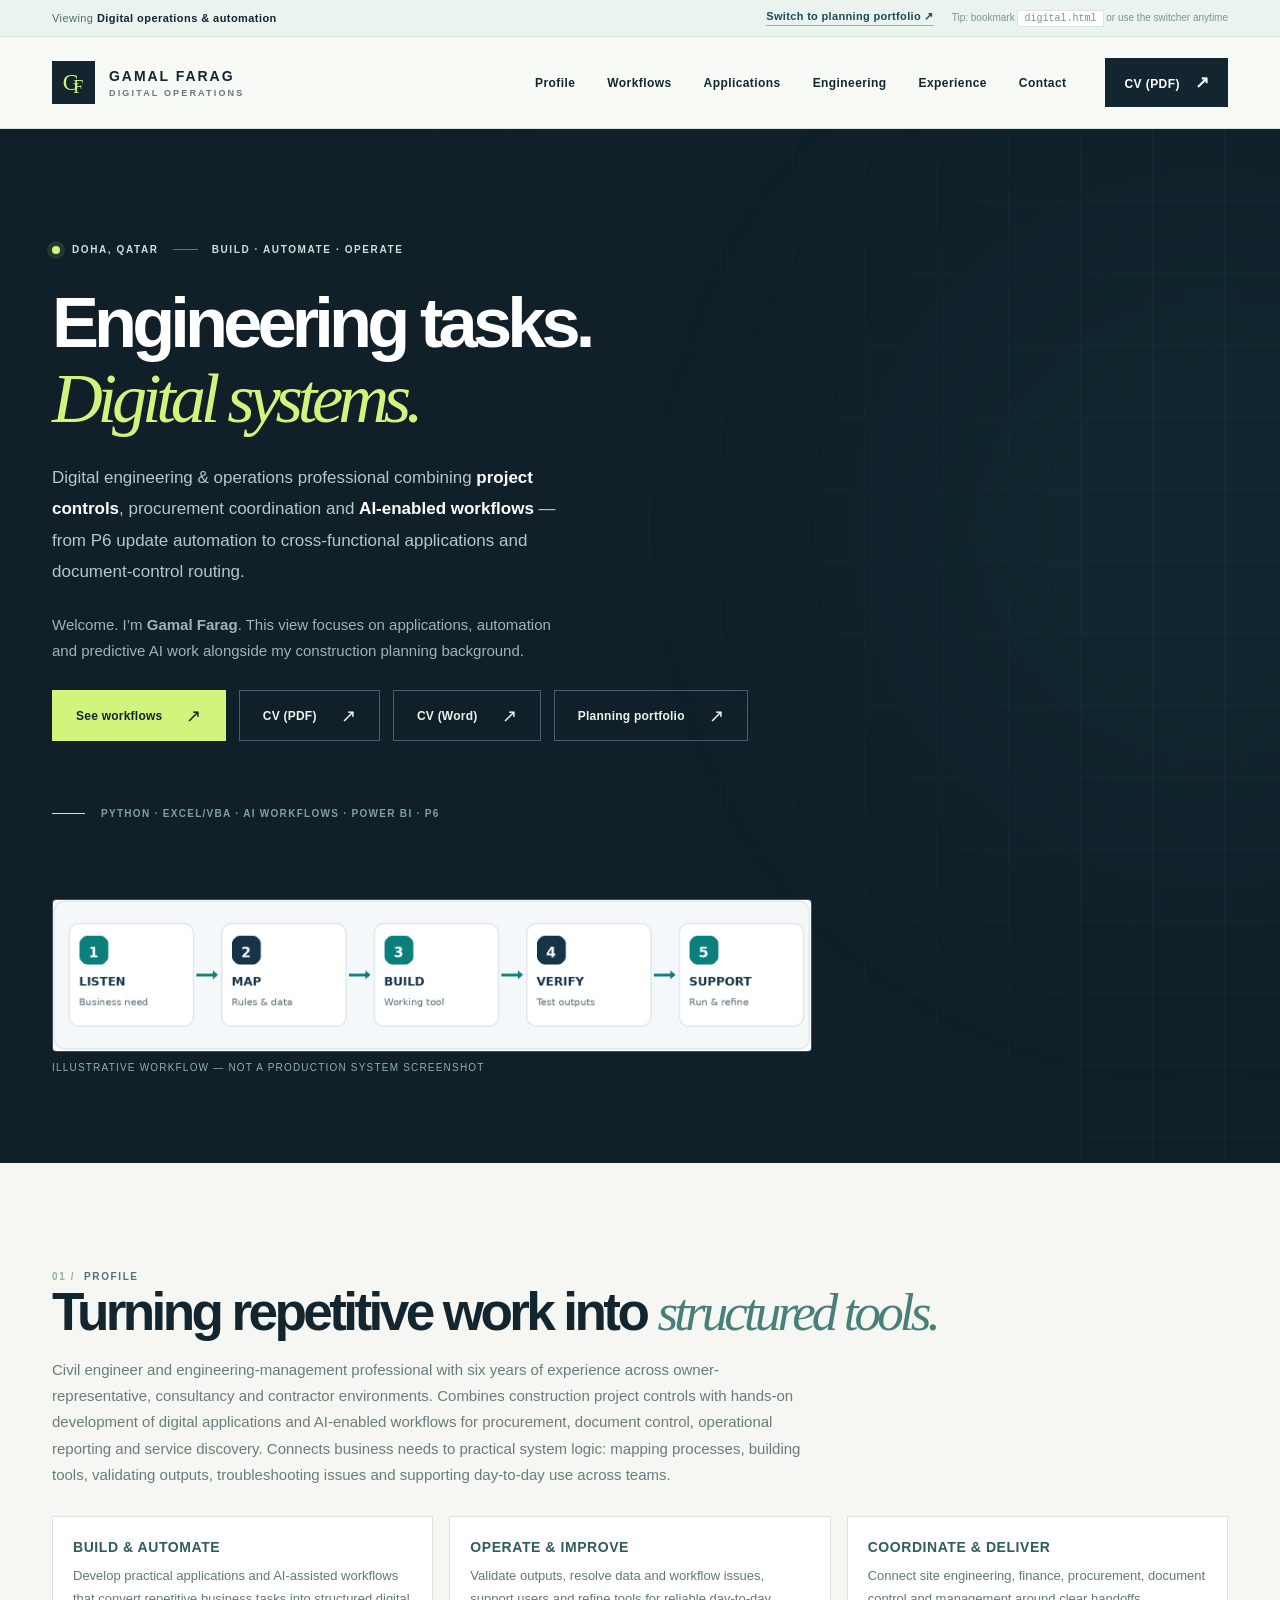
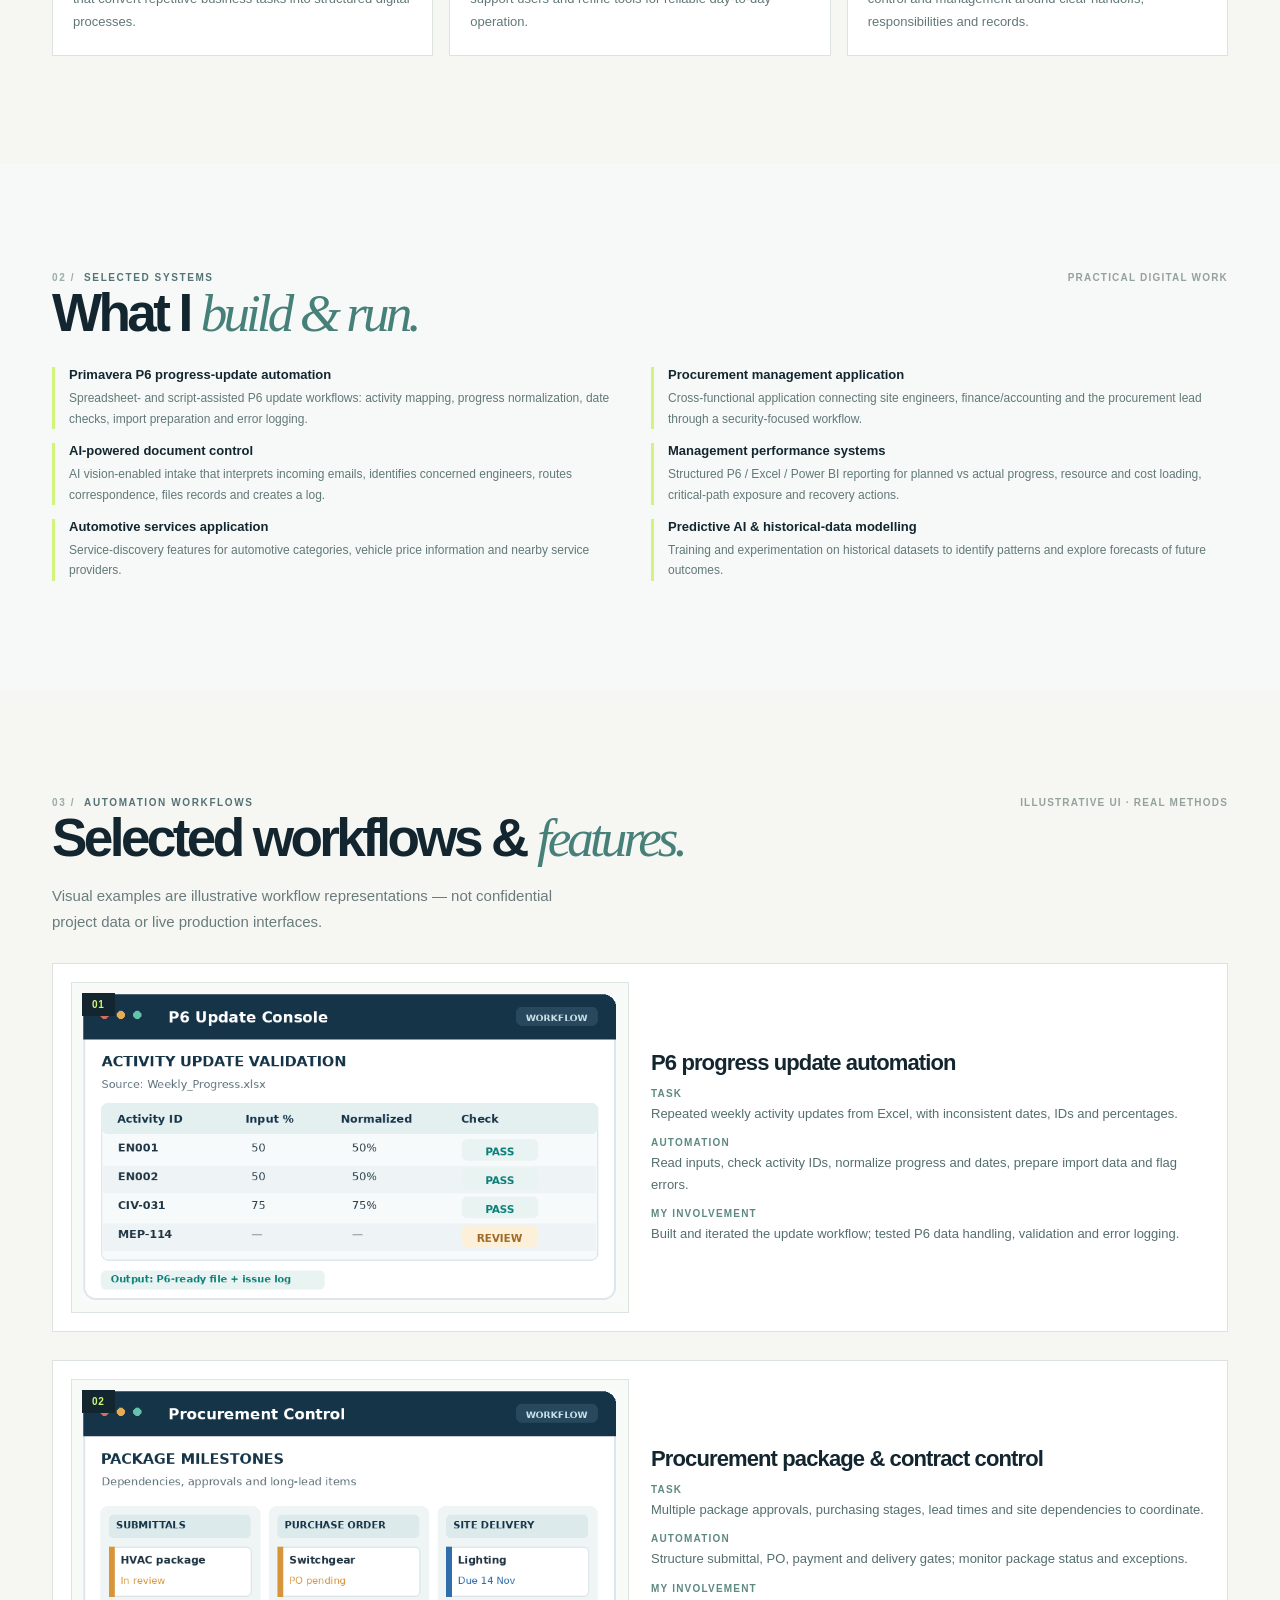
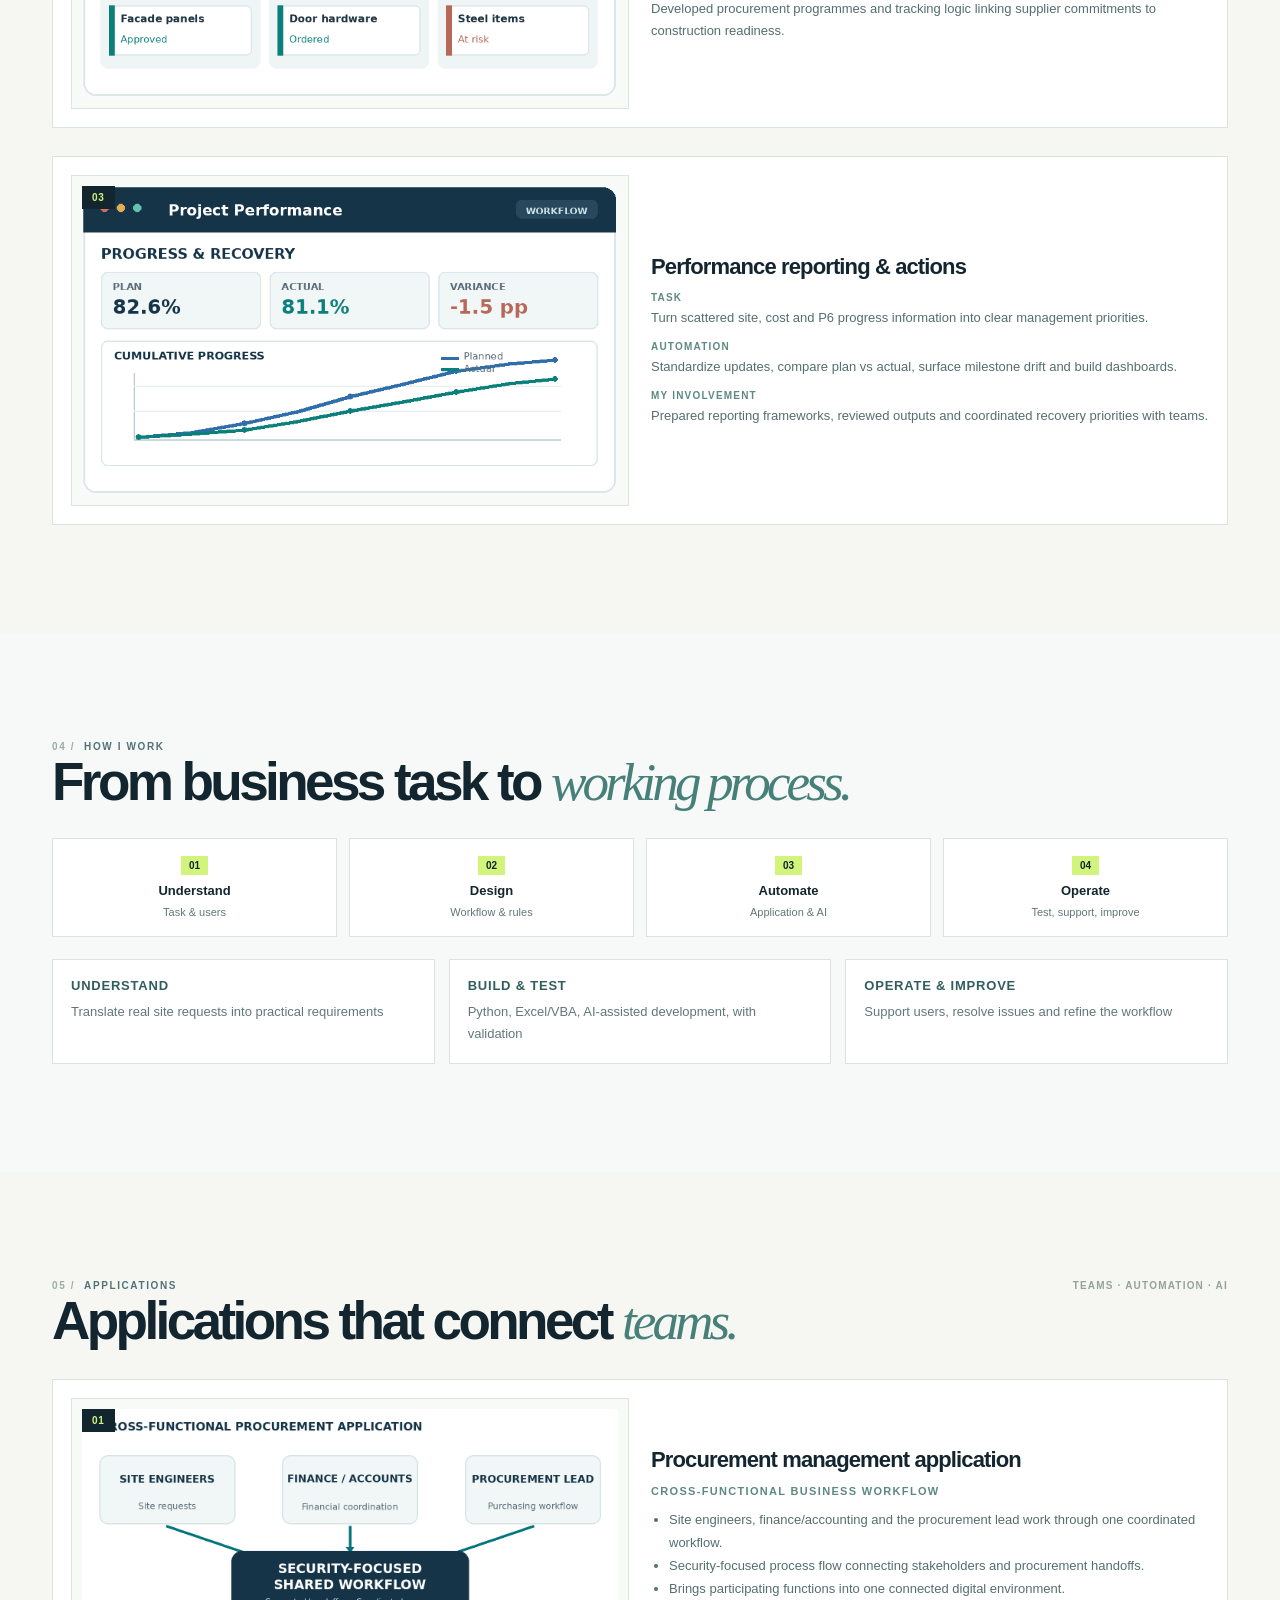
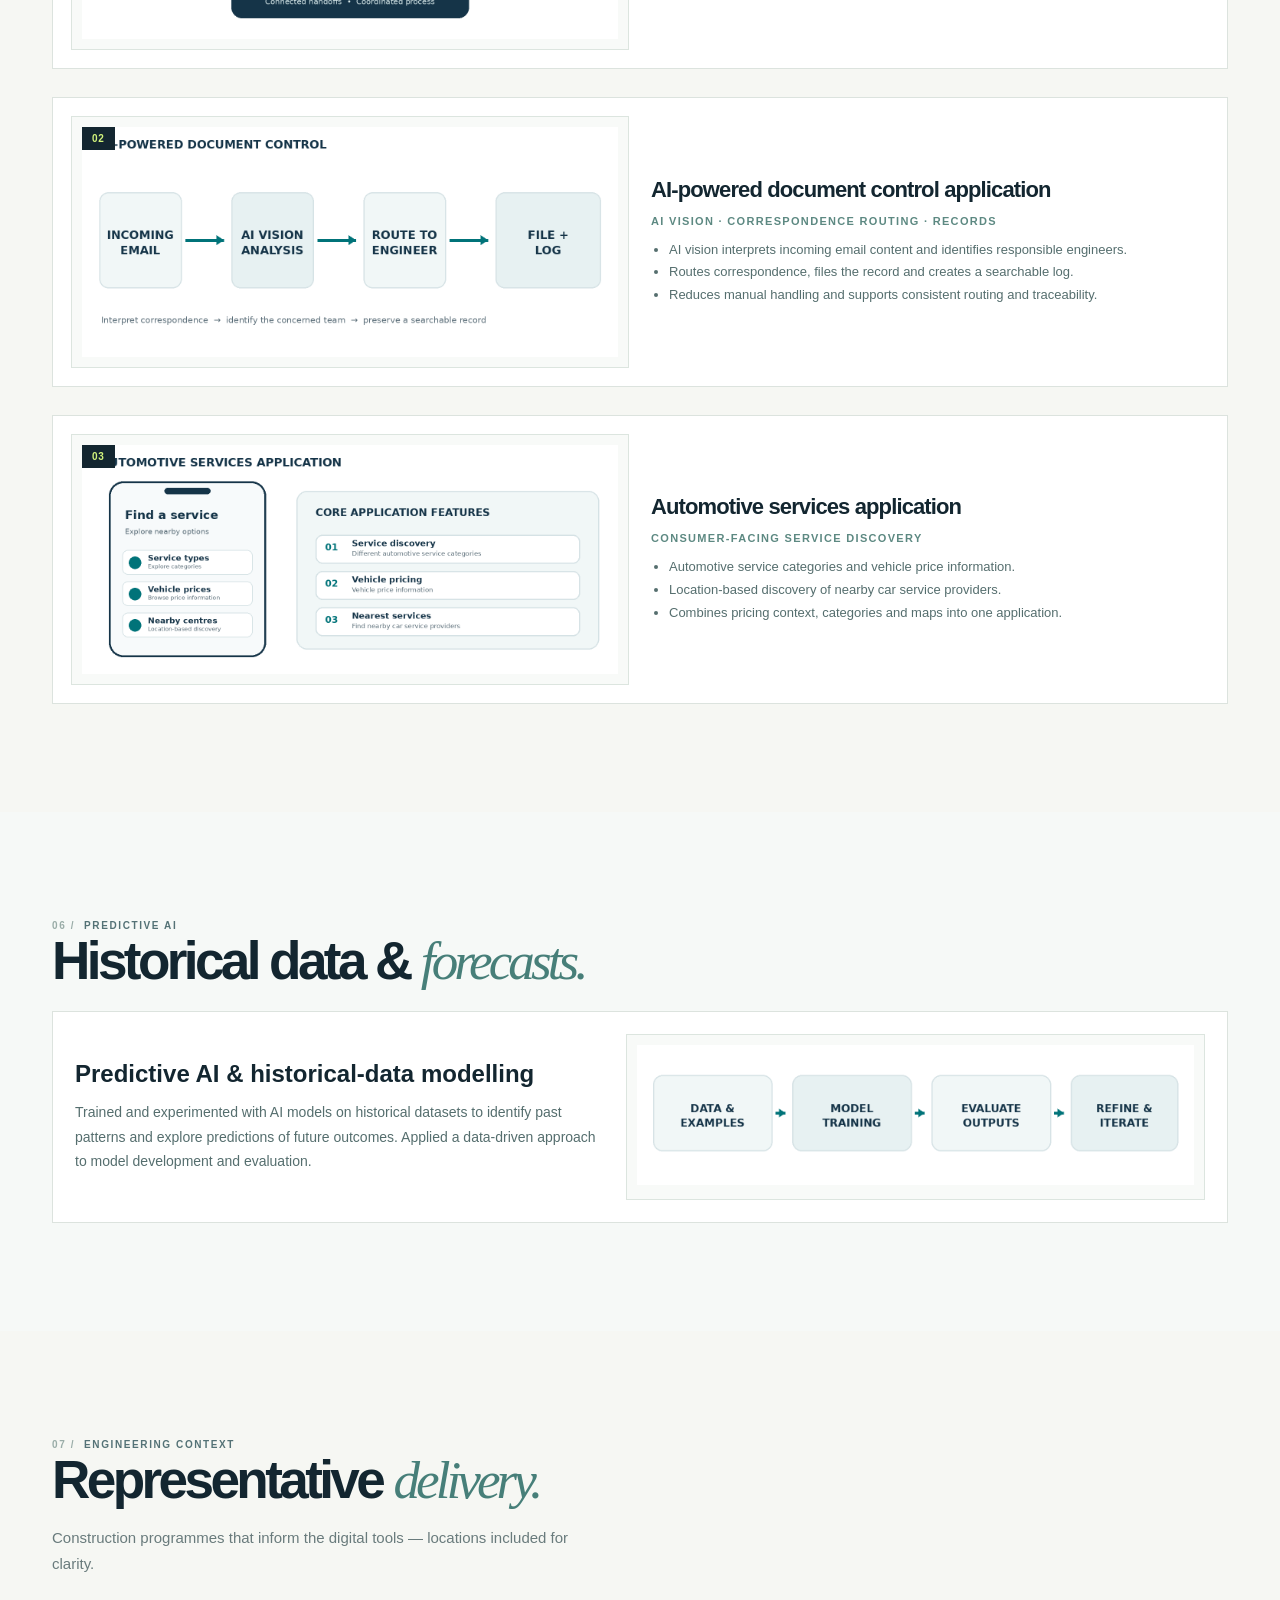
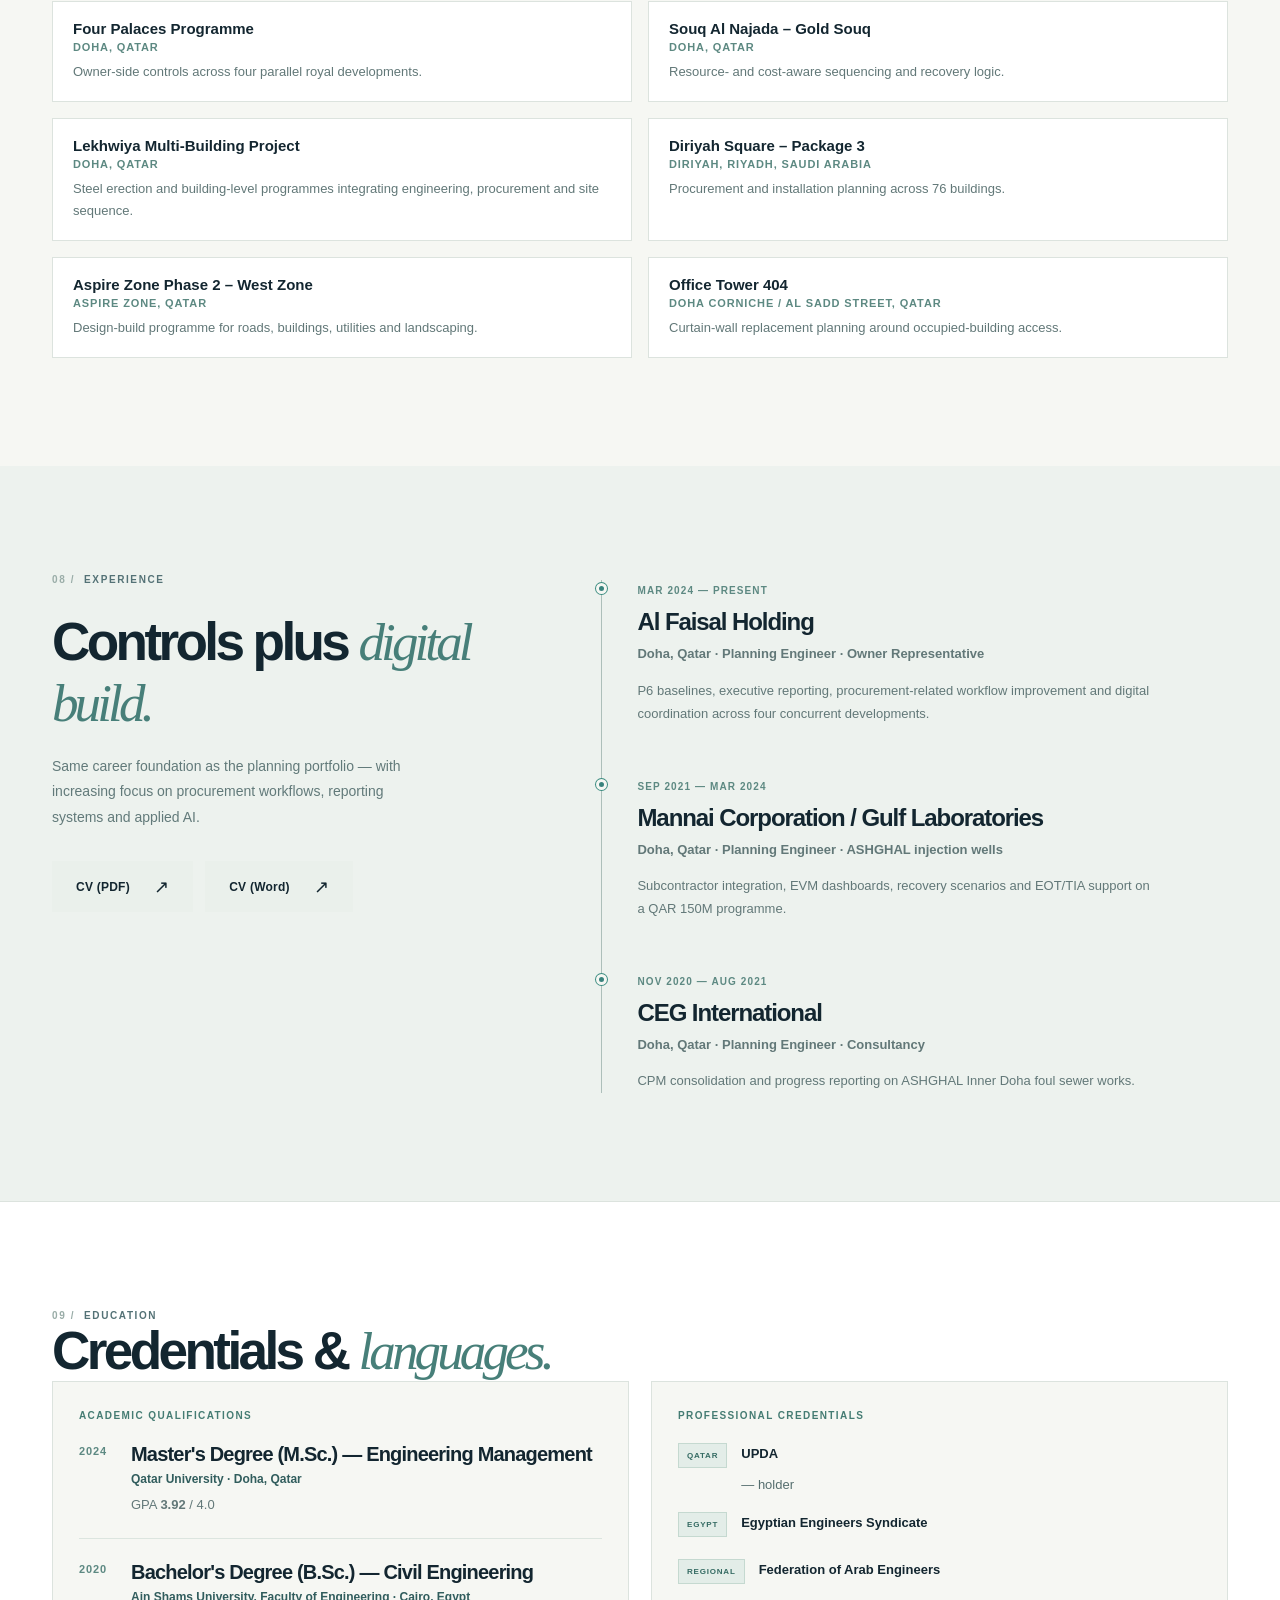
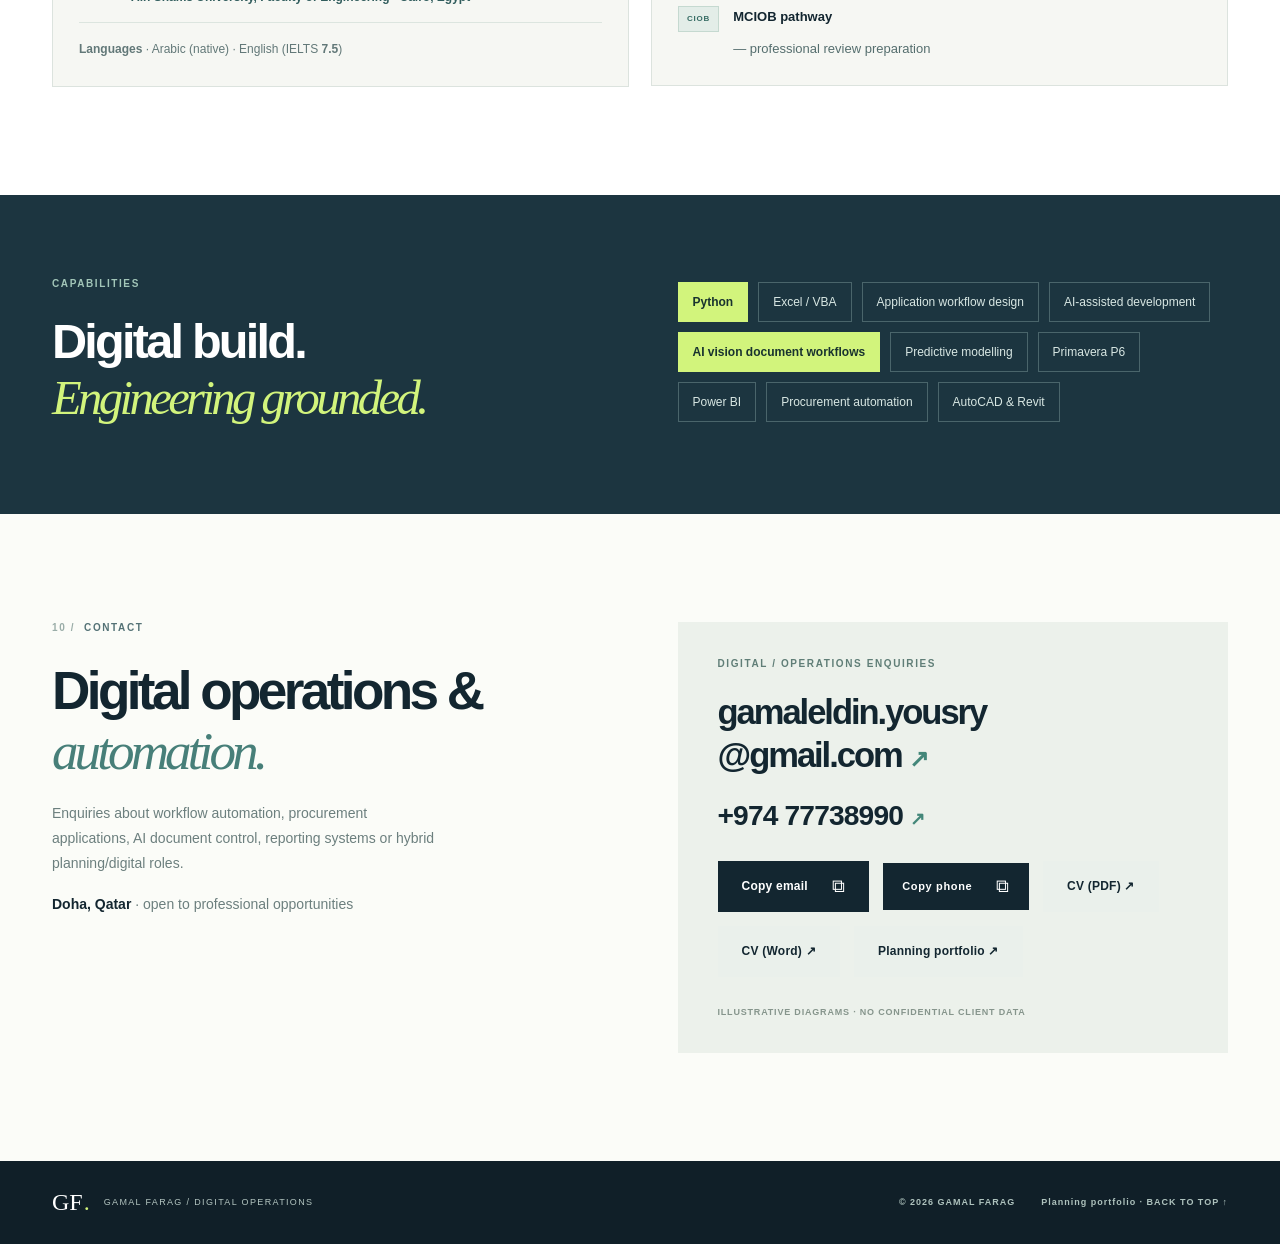
==== digital.html @ e993e823 "Add switchable digital operations portfolio page with workflow visuals. New digital.html view, mode " ====
<!doctype html>
<html lang="en">
<head>
  <meta charset="utf-8"/>
  <meta name="viewport" content="width=device-width, initial-scale=1"/>
  <meta name="color-scheme" content="light"/>
  <meta name="theme-color" content="#101f28"/>
  <meta name="description" content="Gamal Farag — Digital engineering, operations automation, AI-enabled workflows, procurement systems and predictive modelling. Doha, Qatar."/>
  <meta property="og:type" content="website"/>
  <meta property="og:title" content="Gamal Farag | Digital Operations &amp; AI Systems"/>
  <meta property="og:description" content="Applications, automation workflows and AI-enabled document control built on real construction and procurement experience."/>
  <title>Gamal Farag — Digital Operations &amp; Automation Portfolio</title>
  <link rel="icon" type="image/svg+xml" href="assets/favicon.svg"/>
  <link rel="canonical" href="https://gamaleldinyousryibrahimfarag.github.io/gamal-portfolio/digital.html"/>
  <link rel="stylesheet" href="styles.css?v=20261110"/>
  <script defer src="digital-data.js?v=20261110"></script>
  <script defer src="digital.js?v=20261110"></script>
</head>
<body class="digital-page">
  <a class="skip-link" href="#main">Skip to content</a>
  <div class="portfolio-mode-bar" role="navigation" aria-label="Portfolio view">
    <div class="shell portfolio-mode-inner">
      <span class="portfolio-mode-label">Viewing <strong>Digital operations &amp; automation</strong></span>
      <a class="portfolio-mode-switch" href="index.html" title="Return to planning engineer portfolio">Switch to planning portfolio <span aria-hidden="true">↗</span></a>
      <span class="portfolio-mode-hint" aria-hidden="true">Tip: bookmark <code>digital.html</code> or use the switcher anytime</span>
    </div>
  </div>
  <header class="site-header" id="top">
    <div class="nav-shell shell">
      <a class="brand" href="digital.html" aria-label="Gamal Farag — Digital portfolio home">
        <span class="brand-mark" aria-hidden="true"><span>G</span><span>F</span></span>
        <span class="brand-type"><strong>GAMAL FARAG</strong><small>DIGITAL OPERATIONS</small></span>
      </a>
      <nav class="nav-links" id="primary-nav" aria-label="Main navigation">
        <a href="#about">Profile</a>
        <a href="#workflows">Workflows</a>
        <a href="#applications">Applications</a>
        <a href="#engineering">Engineering</a>
        <a href="#experience">Experience</a>
        <a href="#contact">Contact</a>
        <a class="nav-resume" href="assets/Gamal_Farag_Digital_Operations_CV.pdf" target="_blank" rel="noopener">CV (PDF) <span aria-hidden="true">↗</span></a>
      </nav>
      <button class="mobile-toggle" type="button" aria-label="Open menu" aria-controls="primary-nav" aria-expanded="false"><span></span><span></span><span></span></button>
    </div>
  </header>
  <main id="main">
    <section class="hero digital-hero" aria-labelledby="digital-hero-heading">
      <div class="hero-grid" aria-hidden="true"></div>
      <div class="shell hero-main digital-hero-main">
        <div class="hero-copy">
          <div class="eyebrow hero-eyebrow"><span class="pulse-dot"></span> DOHA, QATAR <span class="eyebrow-divider"></span> BUILD · AUTOMATE · OPERATE</div>
          <h1 id="digital-hero-heading">Engineering tasks.<br/><em>Digital systems.</em></h1>
          <p class="hero-intro">Digital engineering &amp; operations professional combining <strong>project controls</strong>, procurement coordination and <strong>AI-enabled workflows</strong> — from P6 update automation to cross-functional applications and document-control routing.</p>
          <p class="hero-sub">Welcome. I’m <strong>Gamal Farag</strong>. This view focuses on applications, automation and predictive AI work alongside my construction planning background.</p>
          <div class="hero-actions">
            <a class="btn btn-lime" href="#workflows">See workflows <span aria-hidden="true">↗</span></a>
            <a class="btn btn-outline" href="assets/Gamal_Farag_Digital_Operations_CV.pdf" target="_blank" rel="noopener">CV (PDF) <span aria-hidden="true">↗</span></a>
            <a class="btn btn-outline" href="assets/Gamal_Farag_Digital_Operations_CV.docx" download>CV (Word) <span aria-hidden="true">↗</span></a>
            <a class="btn btn-outline" href="index.html">Planning portfolio <span aria-hidden="true">↗</span></a>
          </div>
          <p class="hero-caption"><span class="hero-caption-line"></span> PYTHON · EXCEL/VBA · AI WORKFLOWS · POWER BI · P6</p>
        </div>
        <figure class="digital-hero-visual">
          <img src="assets/digital-portfolio/process-five-steps.png" width="720" height="160" alt="Five-step approach: listen, map, build, verify, support" loading="eager" decoding="async"/>
          <figcaption>Illustrative workflow — not a production system screenshot</figcaption>
        </figure>
      </div>
    </section>

    <section class="section digital-section" id="about" aria-labelledby="digital-profile-title">
      <div class="shell">
        <div class="section-tag"><span class="tag-num">01 /</span> PROFILE</div>
        <h2 class="section-heading" id="digital-profile-title">Turning repetitive work into <em>structured tools.</em></h2>
        <p class="section-subtitle digital-profile" id="digital-profile-text"></p>
        <div class="digital-pillars" id="digital-pillars"></div>
      </div>
    </section>

    <section class="section digital-section digital-section--soft" id="systems" aria-labelledby="digital-systems-title">
      <div class="shell">
        <div class="section-topline"><div class="section-tag"><span class="tag-num">02 /</span> SELECTED SYSTEMS</div><span class="section-side-note">PRACTICAL DIGITAL WORK</span></div>
        <h2 class="section-heading" id="digital-systems-title">What I <em>build &amp; run.</em></h2>
        <ul class="digital-systems-list" id="digital-systems"></ul>
      </div>
    </section>

    <section class="section digital-section" id="workflows" aria-labelledby="digital-workflows-title">
      <div class="shell">
        <div class="section-topline"><div class="section-tag"><span class="tag-num">03 /</span> AUTOMATION WORKFLOWS</div><span class="section-side-note">ILLUSTRATIVE UI · REAL METHODS</span></div>
        <h2 class="section-heading" id="digital-workflows-title">Selected workflows &amp; <em>features.</em></h2>
        <p class="section-subtitle">Visual examples are illustrative workflow representations — not confidential project data or live production interfaces.</p>
        <div class="digital-workflows-grid" id="digital-workflows"></div>
      </div>
    </section>

    <section class="section digital-section digital-section--soft" id="process" aria-labelledby="digital-process-title">
      <div class="shell">
        <div class="section-tag"><span class="tag-num">04 /</span> HOW I WORK</div>
        <h2 class="section-heading" id="digital-process-title">From business task to <em>working process.</em></h2>
        <div class="digital-process-steps" id="digital-process-steps"></div>
        <div class="digital-value-chain" id="digital-value-chain"></div>
      </div>
    </section>

    <section class="section digital-section" id="applications" aria-labelledby="digital-apps-title">
      <div class="shell">
        <div class="section-topline"><div class="section-tag"><span class="tag-num">05 /</span> APPLICATIONS</div><span class="section-side-note">TEAMS · AUTOMATION · AI</span></div>
        <h2 class="section-heading" id="digital-apps-title">Applications that connect <em>teams.</em></h2>
        <div class="digital-applications-grid" id="digital-applications"></div>
      </div>
    </section>

    <section class="section digital-section digital-section--soft" id="predictive" aria-labelledby="digital-predictive-title">
      <div class="shell">
        <div class="section-tag"><span class="tag-num">06 /</span> PREDICTIVE AI</div>
        <h2 class="section-heading" id="digital-predictive-title">Historical data &amp; <em>forecasts.</em></h2>
        <div class="digital-predictive-block" id="digital-predictive"></div>
      </div>
    </section>

    <section class="section digital-section" id="engineering" aria-labelledby="digital-eng-title">
      <div class="shell">
        <div class="section-tag"><span class="tag-num">07 /</span> ENGINEERING CONTEXT</div>
        <h2 class="section-heading" id="digital-eng-title">Representative <em>delivery.</em></h2>
        <p class="section-subtitle">Construction programmes that inform the digital tools — locations included for clarity.</p>
        <ul class="digital-engineering-list" id="digital-engineering-list"></ul>
      </div>
    </section>

    <section class="section experience-section" id="experience" aria-labelledby="digital-exp-title">
      <div class="shell experience-layout">
        <div class="experience-left">
          <div class="section-tag"><span class="tag-num">08 /</span> EXPERIENCE</div>
          <h2 class="section-heading" id="digital-exp-title">Controls plus <em>digital build.</em></h2>
          <p>Same career foundation as the planning portfolio — with increasing focus on procurement workflows, reporting systems and applied AI.</p>
          <div class="experience-cv-links">
            <a href="assets/Gamal_Farag_Digital_Operations_CV.pdf" class="btn btn-quiet" target="_blank" rel="noopener">CV (PDF) <span aria-hidden="true">↗</span></a>
            <a href="assets/Gamal_Farag_Digital_Operations_CV.docx" class="btn btn-quiet" download>CV (Word) <span aria-hidden="true">↗</span></a>
          </div>
        </div>
        <div class="experience-timeline">
          <article class="timeline-item"><div class="timeline-dot"></div><span class="timeline-date">MAR 2024 — PRESENT</span><h3>Al Faisal Holding</h3><p class="timeline-role">Doha, Qatar · Planning Engineer · Owner Representative</p><p>P6 baselines, executive reporting, procurement-related workflow improvement and digital coordination across four concurrent developments.</p></article>
          <article class="timeline-item"><div class="timeline-dot"></div><span class="timeline-date">SEP 2021 — MAR 2024</span><h3>Mannai Corporation / Gulf Laboratories</h3><p class="timeline-role">Doha, Qatar · Planning Engineer · ASHGHAL injection wells</p><p>Subcontractor integration, EVM dashboards, recovery scenarios and EOT/TIA support on a QAR 150M programme.</p></article>
          <article class="timeline-item"><div class="timeline-dot"></div><span class="timeline-date">NOV 2020 — AUG 2021</span><h3>CEG International</h3><p class="timeline-role">Doha, Qatar · Planning Engineer · Consultancy</p><p>CPM consolidation and progress reporting on ASHGHAL Inner Doha foul sewer works.</p></article>
        </div>
      </div>
    </section>

    <section class="section credentials-section" id="credentials" aria-labelledby="digital-edu-title">
      <div class="shell">
        <div class="section-tag"><span class="tag-num">09 /</span> EDUCATION</div>
        <h2 class="section-heading" id="digital-edu-title">Credentials &amp; <em>languages.</em></h2>
        <div class="credentials-grid digital-credentials-grid">
          <div class="credentials-block credentials-edu">
            <h3 class="credentials-label">Academic qualifications</h3>
            <article class="edu-card"><span class="edu-year">2024</span><h4>Master's Degree (M.Sc.) — Engineering Management</h4><p class="edu-school">Qatar University · Doha, Qatar</p><p class="edu-detail">GPA <strong>3.92</strong> / 4.0</p></article>
            <article class="edu-card"><span class="edu-year">2020</span><h4>Bachelor's Degree (B.Sc.) — Civil Engineering</h4><p class="edu-school">Ain Shams University, Faculty of Engineering · Cairo, Egypt</p></article>
            <p class="credentials-lang"><strong>Languages</strong> · Arabic (native) · English (IELTS <strong>7.5</strong>)</p>
          </div>
          <div class="credentials-block">
            <h3 class="credentials-label">Professional credentials</h3>
            <ul class="accred-list">
              <li><span class="accred-badge">Qatar</span><strong>UPDA</strong> — holder</li>
              <li><span class="accred-badge">Egypt</span><strong>Egyptian Engineers Syndicate</strong></li>
              <li><span class="accred-badge">Regional</span><strong>Federation of Arab Engineers</strong></li>
              <li><span class="accred-badge">CIOB</span><strong>MCIOB pathway</strong> — professional review preparation</li>
            </ul>
          </div>
        </div>
      </div>
    </section>

    <section class="capabilities-section" aria-labelledby="digital-cap-title">
      <div class="shell capabilities-inner">
        <div><div class="section-tag light-tag">CAPABILITIES</div><h2 id="digital-cap-title">Digital build.<br/><em>Engineering grounded.</em></h2></div>
        <div class="skills-cloud" id="digital-capabilities"></div>
      </div>
    </section>

    <section class="section contact-section" id="contact" aria-labelledby="digital-contact-title">
      <div class="shell contact-layout">
        <div>
          <div class="section-tag"><span class="tag-num">10 /</span> CONTACT</div>
          <h2 class="section-heading" id="digital-contact-title">Digital operations &amp; <em>automation.</em></h2>
          <p>Enquiries about workflow automation, procurement applications, AI document control, reporting systems or hybrid planning/digital roles.</p>
          <p class="contact-availability"><strong>Doha, Qatar</strong> · open to professional opportunities</p>
        </div>
        <div class="contact-panel">
          <span>DIGITAL / OPERATIONS ENQUIRIES</span>
          <a href="mailto:gamaleldin.yousry@gmail.com?subject=Digital%20Operations%20%2F%20Automation%20Enquiry" class="email-link">gamaleldin.yousry<br/>@gmail.com <span aria-hidden="true">↗</span></a>
          <a href="tel:+97477738990" class="phone-link">+974 77738990 <span aria-hidden="true">↗</span></a>
          <div class="contact-actions">
            <button type="button" id="copy-email" class="btn btn-dark">Copy email <span aria-hidden="true">⧉</span></button>
            <button type="button" id="copy-phone" class="btn btn-contact">Copy phone <span aria-hidden="true">⧉</span></button>
            <a class="btn btn-quiet" href="assets/Gamal_Farag_Digital_Operations_CV.pdf" target="_blank" rel="noopener">CV (PDF) ↗</a>
            <a class="btn btn-quiet" href="assets/Gamal_Farag_Digital_Operations_CV.docx" download>CV (Word) ↗</a>
            <a class="btn btn-quiet" href="index.html">Planning portfolio ↗</a>
          </div>
          <small>ILLUSTRATIVE DIAGRAMS · NO CONFIDENTIAL CLIENT DATA</small>
        </div>
      </div>
    </section>
  </main>
  <footer class="footer">
    <div class="shell footer-layout">
      <div class="footer-brand">GF<span>.</span> <small>GAMAL FARAG / DIGITAL OPERATIONS</small></div>
      <div><span>© <span id="current-year">2026</span> GAMAL FARAG</span><span><a href="index.html">Planning portfolio</a> · <a href="#top">BACK TO TOP ↑</a></span></div>
    </div>
  </footer>
  <a href="#top" class="back-to-top" id="back-to-top" aria-label="Back to top">↑</a>
  <div class="toast" id="toast" role="status" aria-live="polite"></div>
</body>
</html>
---- styles.css ----
/* GAMAL FARAG — Independent static portfolio, no build tools required */
:root{
  --ink:#132630;--muted:#64747a;--paper:#f6f7f3;--white:#fff;
  --line:#dce3de;--navy:#101f28;--navy-2:#1d3540;--lime:#d2f47c;
  --sea:#8cd3c3;--accent:#477f79;--shadow:0 28px 70px rgba(18,37,45,.11);
  --shell:1240px;--ease:cubic-bezier(.22,1,.36,1)
}
*,*::before,*::after{box-sizing:border-box} html{scroll-behavior:smooth;scroll-padding-top:94px} body{margin:0;color:var(--ink);font-family:Arial,Helvetica,sans-serif;background:var(--paper);-webkit-font-smoothing:antialiased} ::selection{background:var(--lime);color:#152830} a{color:inherit;text-decoration:none} button,input{font:inherit} button{cursor:pointer} img,svg{max-width:100%} :focus-visible{outline:3px solid #50b8b5;outline-offset:4px} [hidden]{display:none!important} .sr-only{position:absolute;width:1px;height:1px;padding:0;margin:-1px;overflow:hidden;clip:rect(0,0,0,0);white-space:nowrap;border:0}
.shell{width:min(var(--shell),calc(100% - 104px));margin-inline:auto}.skip-link{position:absolute;left:15px;top:-70px;background:var(--lime);padding:12px;z-index:100}.skip-link:focus{top:15px}
.site-header{position:relative;z-index:15;background:#f8faf6;border-bottom:1px solid var(--line)} .nav-shell{height:91px;display:flex;justify-content:space-between;align-items:center;gap:30px}.brand{display:flex;align-items:center;gap:14px;flex-shrink:0}.brand-mark{height:43px;width:43px;display:flex;align-items:center;justify-content:center;position:relative;background:var(--ink);color:var(--lime);letter-spacing:-6px;padding-right:7px;font-family:Georgia,serif;font-size:23px}.brand-mark span:last-child{transform:translate(0,5px);font-size:18px}.brand-type{display:flex;flex-direction:column;gap:4px}.brand-type strong{font-weight:800;font-size:14px;letter-spacing:.14em}.brand-type small{font-size:9px;letter-spacing:.24em;color:#68777b;font-weight:700}.nav-links{display:flex;align-items:center;gap:32px}.nav-links>a{font-size:12px;letter-spacing:.035em;font-weight:700;transition:color .2s}.nav-links>a:hover{color:var(--accent)}.nav-links .nav-resume{background:var(--ink);color:#fff;padding:14px 19px;margin-left:7px}.nav-resume span{padding-left:11px;font-size:17px}.nav-links .nav-resume:hover{background:#2c5660;color:#fff}.mobile-toggle{display:none;appearance:none;border:0;background:transparent;padding:12px}.mobile-toggle span{display:block;width:24px;height:2px;background:var(--ink);margin:5px}
.hero{background:var(--navy);color:white;position:relative;overflow:hidden}.hero-grid{position:absolute;inset:0;pointer-events:none;background-image:linear-gradient(rgba(158,201,204,.04) 1px,transparent 1px),linear-gradient(90deg,rgba(158,201,204,.04) 1px,transparent 1px);background-size:72px 72px;mask-image:linear-gradient(90deg,transparent 15%,#000 90%)}.hero:before{content:"";position:absolute;width:680px;height:680px;border-radius:100%;background:#153f43;filter:blur(120px);opacity:.24;right:-270px;top:60px}.hero-main{position:relative;display:grid;grid-template-columns:1.07fr .93fr;min-height:627px}.hero-copy{padding:115px 0 80px;position:relative;z-index:2}.eyebrow{display:flex;align-items:center;gap:12px;font-size:10px;letter-spacing:.16em;font-weight:800}.hero-eyebrow{color:#cae2da}.pulse-dot{display:inline-block;width:8px;height:8px;background:var(--lime);border-radius:50%;box-shadow:0 0 0 5px rgba(208,244,124,.11)}.eyebrow-divider{width:25px;height:1px;background:#5b7879;margin:0 2px}.hero h1{font-size:clamp(55px,5.5vw,86px);line-height:1.065;letter-spacing:-.069em;font-weight:700;margin:31px 0 26px;white-space:nowrap}.hero h1 em,.section-heading em,.capabilities-inner h2 em{font-family:Georgia,'Times New Roman',serif;font-weight:400;color:var(--lime);letter-spacing:-.074em}.hero-intro{font-size:17px;line-height:1.85;color:#b7c7c9;max-width:510px;margin:0 0 32px}.hero-intro strong{color:#fff;font-weight:700}.hero-actions{display:flex;gap:13px;flex-wrap:wrap}.btn{display:inline-flex;align-items:center;justify-content:center;gap:24px;font-size:12px;letter-spacing:.02em;font-weight:800;min-height:51px;padding:0 23px;border:1px solid transparent;transition:background .22s,transform .22s,border-color .22s;white-space:nowrap}.btn:hover{transform:translateY(-3px)}.btn span{font-size:18px;font-weight:400}.btn-lime{background:var(--lime);color:#112630}.btn-lime:hover{background:#ecffac}.btn-outline{border-color:#47616a;color:#eaf4f0}.btn-outline:hover{border-color:#cde6d8;background:rgba(255,255,255,.08)}.btn-dark{background:var(--ink);color:#fff}.btn-quiet{background:#eaf0eb;color:var(--ink)}.hero-caption{margin:67px 0 0;color:#7fa0a2;font-size:10px;letter-spacing:.13em;font-weight:700;display:flex;align-items:center;gap:16px}.hero-caption-line{width:33px;background:var(--lime);height:1px}.hero-art{position:relative;min-width:0;display:flex;align-items:center;justify-content:center;overflow:visible}.architecture{width:111%;max-width:none;margin:20px 0 0 -30px;opacity:.87;filter:drop-shadow(0 10px 16px rgba(0,0,0,.06))}.art-top-label,.art-bottom-label{position:absolute;font-weight:700;color:#87aaa9;letter-spacing:.2em;font-size:10px}.art-top-label{top:73px;right:12px}.art-bottom-label{bottom:40px;right:15px}.art-stamp{position:absolute;top:36%;right:1%;border:1px solid #597b7b;background:rgba(16,31,40,.82);backdrop-filter:blur(8px);width:154px;height:154px;display:flex;flex-direction:column;justify-content:center;align-items:center;transform:rotate(7deg)}.art-stamp .stamp-plus{position:absolute;top:8px;right:11px;font-size:19px;color:var(--lime)}.art-stamp small{font-size:11px;letter-spacing:.24em;color:#afc5bf}.art-stamp strong{font-size:17px;letter-spacing:.025em;color:var(--lime);margin:7px 0}.floating-note{position:absolute;bottom:95px;left:-35px;border:1px solid #55797a;background:#17343d;padding:18px 21px;display:flex;align-items:center;gap:12px;box-shadow:0 16px 30px rgba(0,0,0,.14)}.note-icon{width:42px;height:42px;display:grid;place-items:center;border:1px solid #598184;border-radius:50%;font-size:21px;color:var(--lime)}.floating-note small{display:block;color:#93b6b0;letter-spacing:.16em;font-size:9px;margin-bottom:7px}.floating-note strong{font-size:12px;color:#fff}.hero-stats{border-top:1px solid #385059;position:relative;display:grid;grid-template-columns:repeat(4,1fr);padding:26px 0 30px;gap:20px}.hero-stats>div{display:flex;align-items:baseline;gap:15px}.hero-stats strong{font-size:33px;line-height:1.15;letter-spacing:-.055em;font-weight:600}.hero-stats .stat-plus{font-size:20px;color:var(--lime)}.hero-stats>div>span{font-size:9px;color:#a0b6b7;letter-spacing:.09em;font-weight:700;line-height:1.6;max-width:115px}
.section{padding:108px 0}.section-tag{display:flex;gap:9px;align-items:center;font-size:10px;color:#547276;font-weight:800;letter-spacing:.16em;white-space:nowrap}.tag-num{color:#9aada8}.section-heading{font-size:clamp(42px,4.15vw,67px);font-weight:650;letter-spacing:-.068em;line-height:1.13;margin:0}.section-heading span{color:#76918b}.section-heading em{color:var(--accent)}.intro-section{background:#fff}.intro-section-tag{margin-bottom:28px}.intro-about-grid{display:grid;grid-template-columns:1.15fr minmax(280px,400px);gap:48px 56px;align-items:start}.intro-copy .section-heading{margin-bottom:22px}.intro-profile-card{border-left:3px solid var(--lime);padding:0 0 0 16px;margin:0 0 22px}.intro-name{font-size:18px;font-weight:800;letter-spacing:.02em;margin:0 0 4px}.intro-title{font-size:12px;font-weight:700;color:#5d7370;letter-spacing:.06em;margin:0;text-transform:uppercase}.intro-lead{font-family:Georgia,serif;font-size:21px;line-height:1.58;color:#53686b;margin:0 0 22px;max-width:620px}.intro-highlights{list-style:none;margin:0 0 20px;padding:0;display:grid;grid-template-columns:1fr 1fr;gap:8px 18px}.intro-highlights li{font-size:12px;font-weight:700;color:#456a64;padding-left:14px;position:relative;line-height:1.5}.intro-highlights li::before{content:"";position:absolute;left:0;top:.55em;width:6px;height:6px;background:var(--lime);border-radius:50%}.intro-career-note{font-size:13px;line-height:1.8;color:#627477;margin:0 0 24px;max-width:620px}.intro-actions{display:flex;flex-wrap:wrap;gap:12px;margin-bottom:22px}.experience-cv-links{display:flex;flex-wrap:wrap;gap:12px;margin-top:8px}.intro-link{margin-top:4px}.intro-portrait-card{margin:0;width:100%;max-width:400px;justify-self:end;border:1px solid var(--line);background:#f8faf8;padding:12px 12px 14px;box-shadow:0 20px 50px rgba(16,31,40,.08)}.intro-portrait-card img{display:block;width:100%;height:auto;aspect-ratio:4/5;object-fit:cover;object-position:center top}.intro-portrait-card figcaption{margin-top:10px;font-size:10px;letter-spacing:.12em;font-weight:800;color:#6d8982;text-align:center;text-transform:uppercase}.text-link{font-weight:800;font-size:12px;display:inline-flex;align-items:center;gap:24px;border-bottom:1px solid #79918d;padding:0 0 9px}.text-link span{font-size:20px}.text-link:hover{color:var(--accent)}
.work-section{background:var(--paper)}.section-topline{display:flex;align-items:center;justify-content:space-between}.section-side-note{font-size:10px;color:#95a29c;letter-spacing:.12em;font-weight:700}.work-header{display:flex;justify-content:space-between;align-items:end;margin:26px 0 42px}.section-subtitle{max-width:520px;line-height:1.75;font-size:15px;color:#697b7c;margin:15px 0 0}.work-number{font-family:Georgia,serif;font-size:22px;color:#879993;letter-spacing:-.04em;padding-bottom:8px}.filter-toolbar{display:flex;justify-content:space-between;gap:20px;align-items:center;border-top:1px solid #d8e0da;padding:22px 0 20px}.filter-list{display:flex;gap:7px;align-items:center;flex-wrap:wrap}.filter-btn{color:#50676b;border:1px solid #dbe3df;background:transparent;padding:11px 16px;font-size:11px;font-weight:800;transition:background .2s,color .2s,border-color .2s}.filter-btn:hover{background:#e9efeb}.filter-btn.active{background:var(--ink);border-color:var(--ink);color:#fff}.filter-btn span{opacity:.65;margin-left:5px}.search-box{height:39px;min-width:205px;background:#fff;border:1px solid #dbe3df;display:flex;align-items:center;padding:0 11px}.search-box:focus-within{border-color:#59988e}.search-icon{font-size:25px;line-height:1;color:#7a8e8e;margin-right:8px;transform:translateY(-2px)}.search-box input{border:0;outline:none!important;width:170px;min-width:0;font-size:12px;background:transparent;color:var(--ink)}.search-box input::placeholder{color:#929f9e}.results-info{display:flex;align-items:center;justify-content:space-between;color:#869791;letter-spacing:.08em;font-size:10px;font-weight:800;margin:0 0 18px}.project-grid{display:grid;grid-template-columns:repeat(3,minmax(0,1fr));gap:22px}.project-card{position:relative;background:#fff;box-shadow:0 1px 2px rgba(0,0,0,.03);border:1px solid #e0e6e1;min-width:0;overflow:hidden;animation:rise-in .45s var(--ease) both}.project-card:hover{box-shadow:var(--shadow);transform:translateY(-5px);border-color:#c4d8ce;transition:box-shadow .27s,transform .27s,border-color .27s}.project-button{width:100%;height:100%;border:none;background:none;color:inherit;display:flex;flex-direction:column;padding:0;text-align:left}.project-cover{position:relative;height:216px;overflow:hidden;display:block;background:#263d42;isolation:isolate}.cover-grid{position:absolute;inset:0;background-size:38px 38px;background-image:linear-gradient(rgba(238,255,242,.075) 1px,transparent 1px),linear-gradient(90deg,rgba(238,255,242,.075) 1px,transparent 1px)}.cover-illustration{position:absolute;inset:0;display:block}.cover-illustration svg{width:100%;height:100%;opacity:.83}.cover-photo{position:absolute;inset:0;display:block}.cover-photo img{width:100%;height:100%;object-fit:cover;display:block;filter:saturate(.95) contrast(1.02)}.project-cover::after{content:"";position:absolute;inset:0;pointer-events:none;background:linear-gradient(0deg,rgba(0,0,0,.13),transparent 65%)}.cover-tag{position:absolute;z-index:2;top:18px;left:19px;border:1px solid rgba(255,255,255,.46);padding:8px 10px;color:#e9fff0;font-size:9px;letter-spacing:.09em;font-weight:800;background:rgba(10,35,35,.12)}.cover-number{position:absolute;z-index:2;bottom:10px;right:17px;color:rgba(255,255,255,.28);font-weight:700;font-size:65px;letter-spacing:-.07em}.project-card-body{padding:24px 24px 22px;flex:1;display:flex;flex-direction:column;width:100%;min-height:248px}.project-sector{color:#6d8982;letter-spacing:.13em;font-weight:800;font-size:10px;text-transform:uppercase}.project-card h3{font-size:24px;line-height:1.15;letter-spacing:-.045em;margin:11px 0 7px;font-weight:750}.project-subtitle{margin:0 0 14px;color:#597078;font-size:12px;font-weight:700}.project-description{margin:0 0 24px;color:#556a6e;line-height:1.72;font-size:14px;flex:1}
.project-subtitle{font-size:13px}
.project-card-body .project-sector{margin-bottom:8px}.project-bottom{display:flex;justify-content:space-between;align-items:center;border-top:1px solid #e7ece8;padding-top:17px;color:#7a8c8a;font-size:11px}.project-bottom span:last-child{font-size:20px;color:#163a37;transition:transform .2s}.project-card:hover .project-bottom span:last-child{transform:translate(3px,-3px)}.project-cover[data-kind="heritage"]{background:linear-gradient(140deg,#54696c,#1d4246)}.project-cover[data-kind="government"]{background:linear-gradient(130deg,#3a565f,#162e3a)}.project-cover[data-kind="royal"]{background:linear-gradient(135deg,#50675e,#183c39)}.project-cover[data-kind="sports"]{background:linear-gradient(135deg,#567c73,#244f53)}.project-cover[data-kind="community"]{background:linear-gradient(135deg,#748477,#38565e)}.project-cover[data-kind="tower"]{background:linear-gradient(140deg,#556a79,#263a58)}.project-cover[data-kind="diriyah"]{background:linear-gradient(140deg,#76695d,#4b5b55)}.project-cover[data-kind="water"]{background:linear-gradient(140deg,#3b7780,#254657)}.project-cover[data-kind="tunnel"]{background:linear-gradient(140deg,#466571,#172c3a)}.project-cover[data-kind="health"]{background:linear-gradient(140deg,#618784,#2a5957)}.project-cover[data-kind="residential"]{background:linear-gradient(140deg,#6a746c,#364a48)}.empty-state{text-align:center;background:#fff;padding:70px 15px;border:1px dashed #b5c7bf}.empty-state h3{font-size:26px;letter-spacing:-.04em}.empty-state p{color:#62797a}.empty-state .btn{margin-top:10px}.portfolio-footnote{margin:28px 0 0;color:#7d8987;font-size:11px;line-height:1.7;max-width:950px}.portfolio-footnote>span{color:#659b7b;margin-right:10px}
.approach-section{background:#fff}.approach-heading{display:flex;align-items:end;justify-content:space-between;gap:40px;margin:27px 0 53px}.approach-heading>p{width:335px;line-height:1.8;color:#627877;font-size:14px;margin:0 0 7px}.process-grid{display:grid;grid-template-columns:repeat(4,1fr);border:1px solid var(--line)}.process-card{padding:29px 25px 26px;border-right:1px solid var(--line);min-height:330px;display:flex;flex-direction:column;position:relative}.process-card:last-child{border-right:0}.process-num{font-family:Georgia,serif;color:#8da59b;font-size:17px}.process-glyph{height:80px;width:94px;display:flex;align-items:end;gap:10px;padding:12px 0 2px;margin:18px 0 3px;position:relative}.process-glyph:before{content:"";position:absolute;left:0;right:0;bottom:5px;height:1px;background:#d6e2dd}.process-glyph i{position:relative;display:block;width:17px;border:2px solid #4c807c}.glyph-plan i:nth-child(1){height:37px}.glyph-plan i:nth-child(2){height:58px}.glyph-plan i:nth-child(3){height:46px}.glyph-resource i{width:17px;background:#b0cec3;border:0}.glyph-resource i:nth-child(1){height:34px}.glyph-resource i:nth-child(2){height:56px;background:#538e87}.glyph-resource i:nth-child(3){height:49px}.glyph-monitor i{height:30px;border:0;border-left:3px solid #588b88;transform:rotate(-30deg);margin:0 1px}.glyph-monitor i:nth-child(2){height:62px;transform:rotate(25deg)}.glyph-monitor i:nth-child(3){height:40px;transform:rotate(-30deg)}.glyph-recover i{width:19px;height:19px;border:2px solid #639c8e;border-radius:50%;align-self:center}.glyph-recover i:nth-child(2){height:34px;width:34px}.glyph-recover i:nth-child(3){height:12px;width:12px}.process-card h3{font-size:20px;letter-spacing:-.045em;margin:17px 0 12px}.process-card p{font-size:12px;color:#6d7f7c;line-height:1.75;margin:0 0 25px;flex:1}.process-card small{font-size:9px;letter-spacing:.09em;color:#6f968b;font-weight:800;line-height:1.5}
.experience-section{background:#edf2ee}.experience-layout{display:grid;grid-template-columns:.83fr 1.17fr;gap:105px}
.credentials-section{background:#fff;border-top:1px solid var(--line)}.credentials-head{max-width:720px;margin:26px 0 48px}.credentials-grid{display:grid;grid-template-columns:1fr 1fr;gap:22px;align-items:start}.credentials-block{border:1px solid var(--line);background:var(--paper);padding:28px 26px 26px}.credentials-block.credentials-academic{grid-column:1/-1}.credentials-label{font-size:10px;letter-spacing:.14em;text-transform:uppercase;color:#457c73;font-weight:800;margin:0 0 22px}.edu-card{position:relative;padding:0 0 22px 52px;margin-bottom:22px;border-bottom:1px solid #dce5df}.edu-card:last-of-type{margin-bottom:18px;border-bottom:0;padding-bottom:0}.edu-year{position:absolute;left:0;top:2px;font-size:11px;font-weight:800;letter-spacing:.08em;color:#5d8982}.edu-card h4{font-size:20px;letter-spacing:-.04em;margin:0 0 6px}.edu-school{font-size:12px;font-weight:800;color:#315d5d;margin:0 0 8px}.edu-detail{font-size:13px;line-height:1.75;color:#627878;margin:0}.credentials-lang{font-size:12px;line-height:1.7;color:#627878;margin:8px 0 0;padding-top:16px;border-top:1px solid #dce5df}.accred-list{list-style:none;margin:0;padding:0;display:flex;flex-direction:column;gap:16px}.accred-list li{font-size:13px;line-height:1.65;color:#556e6e;display:grid;grid-template-columns:auto 1fr;gap:10px 14px;align-items:start}.accred-list strong{color:var(--ink);font-weight:800}.accred-badge{display:inline-block;font-size:8px;letter-spacing:.1em;font-weight:800;text-transform:uppercase;padding:5px 8px;background:#e3ede8;color:#356b63;border:1px solid #c5d9d0;grid-row:span 2;align-self:start}.cert-card{padding:18px 0;border-bottom:1px solid #dce5df}.cert-card:last-child{border-bottom:0;padding-bottom:0}.cert-card h4{font-size:16px;letter-spacing:-.03em;margin:0 0 8px}.cert-card p{font-size:13px;line-height:1.75;color:#627878;margin:0}.cert-card--pathway{background:#f3f8f4;margin:14px -12px -4px;padding:18px 14px!important;border:1px solid #d4e5da;border-bottom:1px solid #d4e5da!important}.academic-list{list-style:none;margin:0;padding:0;display:grid;grid-template-columns:repeat(2,minmax(0,1fr));gap:20px 28px}.academic-list li{font-size:13px;line-height:1.75;color:#627878;margin:0}.academic-list strong{color:var(--ink)}.academic-date{display:block;font-size:10px;font-weight:800;letter-spacing:.1em;color:#5d8982;margin-bottom:6px}.experience-left>h2{margin:27px 0 21px}.experience-left>p{color:#627a7a;font-size:14px;line-height:1.85;max-width:360px;margin-bottom:30px}.experience-timeline{border-left:1px solid #adbfba;margin-top:6px}.timeline-item{position:relative;padding:0 0 50px 35px}.timeline-item:last-child{padding-bottom:0}.timeline-dot{position:absolute;height:11px;width:11px;left:-6px;top:3px;border-radius:50%;border:3px solid var(--paper);background:#39837d;box-shadow:0 0 0 1px #3c8d81}.timeline-date{color:#5d8982;font-weight:800;font-size:10px;letter-spacing:.11em}.timeline-item h3{font-size:24px;letter-spacing:-.045em;margin:10px 0 6px}.timeline-role{color:#315d5d;font-size:12px;font-weight:800!important;margin:0 0 13px!important}.timeline-item>p{font-size:13px;line-height:1.8;color:#627878;max-width:515px;margin:0}
.capabilities-section{padding:83px 0 87px;background:#1c3540;color:#fff}.capabilities-inner{display:grid;grid-template-columns:1fr 1fr;gap:75px;align-items:center}.light-tag{color:#a2c6b8}.capabilities-inner h2{font-size:clamp(36px,3.8vw,57px);line-height:1.15;letter-spacing:-.057em;margin:25px 0 0}.skills-cloud{display:flex;flex-wrap:wrap;gap:10px}.skills-cloud span{border:1px solid #4a656b;padding:12px 14px;color:#d8e7e3;font-size:12px}.skills-cloud span:first-child,.skills-cloud span:nth-child(5){background:#d2f47c;color:#19332f;border-color:#d2f47c;font-weight:700}
.contact-section{background:#fbfcf8}.contact-availability{font-size:13px;line-height:1.7;color:#5d7370;margin:16px 0 0}.contact-availability strong{color:var(--ink)}
.dialog-columns--lead{margin-bottom:22px}.dialog-role-scope{font-size:14px;line-height:1.75;color:#556e6e;margin:0}.dialog-deliverables-aside p{margin:0;font-size:13px;line-height:1.75;color:#627878}.contact-layout{display:grid;grid-template-columns:1fr 1fr;gap:75px}.contact-layout h2{margin:28px 0 20px}.contact-layout>div>p{color:#6c7f7e;font-size:14px;line-height:1.8;max-width:390px}.contact-panel{background:#ecf1eb;padding:36px 40px;display:flex;flex-direction:column;justify-content:center}.contact-panel>span{font-size:10px;font-weight:800;color:#607e77;letter-spacing:.16em}.email-link{display:block;font-size:clamp(24px,2.7vw,42px);font-weight:700;letter-spacing:-.059em;line-height:1.25;margin:22px 0 29px;overflow-wrap:anywhere}.email-link span{font-size:24px;color:#438779}.email-link:hover{color:#488b7e}.phone-link{display:block;font-size:clamp(20px,2.2vw,30px);font-weight:700;letter-spacing:-.03em;line-height:1.3;margin:-8px 0 26px;color:var(--ink)}.phone-link span{font-size:18px;color:#438779}.phone-link:hover{color:#488b7e}.contact-actions{display:flex;align-items:center;gap:14px;flex-wrap:wrap}.contact-panel .btn-contact{background:var(--ink);color:#fff;border:1px solid var(--ink);padding:0 18px;min-height:47px;font-size:11px;font-weight:800;letter-spacing:.06em;cursor:pointer}.contact-panel .btn-contact:hover{background:#1a3a3d}.contact-panel>small{margin-top:30px;letter-spacing:.09em;color:#86958c;font-size:9px;font-weight:800}.footer{background:var(--navy);color:#aec2bd}.footer-layout{padding:28px 0;display:flex;justify-content:space-between;align-items:center;gap:20px}.footer-brand{font-family:Georgia,serif;color:#fff;font-size:24px;display:flex;align-items:center;gap:14px}.footer-brand span{color:var(--lime);margin-left:-13px}.footer-brand small{font-family:Arial,Helvetica,sans-serif;color:#b4c6c1;font-size:9px;letter-spacing:.15em}.footer-layout>div:last-child{display:flex;align-items:center;gap:26px;font-size:9px;letter-spacing:.11em;font-weight:700}.footer-layout a:hover{color:var(--lime)}
.project-dialog{width:min(1000px,calc(100vw - 34px));max-width:1000px;max-height:92vh;padding:0;border:0;box-shadow:0 30px 130px rgba(0,0,0,.3);background:#fff;color:var(--ink);overflow:hidden}.project-dialog::backdrop{background:rgba(7,20,26,.79);backdrop-filter:blur(6px)}.dialog-scroll{max-height:92vh;overflow-y:auto;overscroll-behavior:contain}.dialog-top{height:64px;display:flex;align-items:center;justify-content:space-between;padding:0 32px}.dialog-top span{font-size:10px;font-weight:800;letter-spacing:.17em;color:#597872}.dialog-close{border:0;background:#ecf1ed;font-size:33px;line-height:1;height:40px;width:40px;display:grid;place-items:center;font-weight:300}.dialog-close:hover{background:#d9e4db}.dialog-visual{height:240px;position:relative;overflow:hidden;background:#1a4142}.dialog-visual .cover-grid{opacity:.8}.dialog-visual .cover-illustration svg{transform:scale(1.01)}.dialog-visual-label{position:absolute;left:30px;bottom:30px;color:#d4eee1;letter-spacing:.16em;font-size:12px;font-weight:800}.dialog-visual-index{position:absolute;right:30px;bottom:0;font-size:130px;font-weight:800;color:rgba(255,255,255,.14);letter-spacing:-.1em;line-height:1}.dialog-visual[data-kind="heritage"]{background:linear-gradient(140deg,#54696c,#1d4246)}.dialog-visual[data-kind="government"]{background:linear-gradient(130deg,#3a565f,#162e3a)}.dialog-visual[data-kind="royal"]{background:linear-gradient(135deg,#50675e,#183c39)}.dialog-visual[data-kind="sports"]{background:linear-gradient(135deg,#567c73,#244f53)}.dialog-visual[data-kind="community"]{background:linear-gradient(135deg,#748477,#38565e)}.dialog-visual[data-kind="tower"]{background:linear-gradient(140deg,#556a79,#263a58)}.dialog-visual[data-kind="diriyah"]{background:linear-gradient(140deg,#76695d,#4b5b55)}.dialog-visual[data-kind="water"]{background:linear-gradient(140deg,#3b7780,#254657)}.dialog-visual[data-kind="tunnel"]{background:linear-gradient(140deg,#466571,#172c3a)}.dialog-visual[data-kind="health"]{background:linear-gradient(140deg,#618784,#2a5957)}.dialog-visual[data-kind="residential"]{background:linear-gradient(140deg,#6a746c,#364a48)}.dialog-body{padding:43px 48px 30px}.dialog-kicker{font-size:11px;color:#579083;letter-spacing:.15em;text-transform:uppercase;font-weight:800}.dialog-body h2{font-size:clamp(35px,4.3vw,55px);letter-spacing:-.07em;margin:12px 0 4px}.dialog-subtitle{font-family:Georgia,serif;font-size:22px;color:#5d8377;margin:0 0 25px}.dialog-summary{font-size:18px;line-height:1.7;color:#445e61;max-width:830px;margin-bottom:32px}.dialog-columns{border-top:1px solid #dbe5df;border-bottom:1px solid #dbe5df;padding:28px 0;display:grid;grid-template-columns:1.2fr 1fr;gap:55px}.dialog-columns h3{font-size:11px;letter-spacing:.14em;color:#457c73;text-transform:uppercase;margin:0 0 13px}.dialog-columns p,.dialog-columns li{font-size:13px;line-height:1.9;color:#556e6e}.dialog-columns p{margin:0}.dialog-columns ul{margin:0;padding-left:18px}.dialog-columns li{padding-left:4px}.project-gallery{margin-top:28px;border-top:1px solid #e6eee8;padding-top:24px}.gallery-head{display:flex;justify-content:space-between;gap:18px;align-items:end;margin-bottom:16px}.gallery-head h3{margin:0;font-size:19px;letter-spacing:-.02em}.gallery-head p{margin:0;color:#6d837a;font-size:13px;max-width:460px;line-height:1.6}.gallery-grid{display:grid;grid-template-columns:repeat(3,minmax(0,1fr));gap:14px}.gallery-item{margin:0;border:1px solid #dce7df;background:#f7faf7}.gallery-item img{display:block;width:100%;aspect-ratio:4/3;object-fit:cover}.gallery-item figcaption{padding:11px 12px 12px;color:#60756e;font-size:12px;line-height:1.55}.dialog-visual .cover-photo img{width:100%;height:100%;object-fit:cover;opacity:.9}.dialog-visual::after{content:"";position:absolute;inset:0;background:linear-gradient(180deg,rgba(9,26,29,.05),rgba(7,20,23,.45))}.dialog-visual-label,.dialog-visual-index{z-index:2}.dialog-visual .cover-grid,.dialog-visual .cover-illustration,.dialog-visual .cover-photo{z-index:1;position:absolute;inset:0}.
.dialog-meta{display:grid;grid-template-columns:repeat(3,1fr);gap:28px;margin:30px 0}.dialog-meta>div{display:flex;flex-direction:column;gap:9px}.dialog-meta small{color:#77948b;font-size:9px;letter-spacing:.12em;font-weight:800}.dialog-meta strong{font-size:13px;font-weight:700;line-height:1.5}.dialog-footer{display:flex;align-items:center;justify-content:space-between;border-top:1px solid #dce5df;padding-top:22px}.dialog-footer>span{font-size:9px;letter-spacing:.13em;color:#7c948b;font-weight:800}.next-project{background:var(--ink);border:0;padding:13px 20px;color:white;font-weight:700;font-size:12px}.next-project:hover{background:#2f615a}.toast{position:fixed;z-index:100;bottom:28px;left:50%;transform:translate(-50%,15px);opacity:0;pointer-events:none;transition:.28s;background:#12342e;color:white;padding:13px 21px;font-size:12px;font-weight:700;box-shadow:0 15px 35px #14362b33}.toast.visible{opacity:1;transform:translate(-50%,0)}
@keyframes rise-in{from{opacity:0;transform:translateY(18px)}to{opacity:1;transform:translateY(0)}}
@media(max-width:1100px){.shell{width:min(var(--shell),calc(100% - 72px))}.nav-links{gap:22px}.hero-main{grid-template-columns:1.13fr .87fr}.hero h1{font-size:clamp(50px,5.2vw,70px)}.art-stamp{width:128px;height:128px;right:0}.floating-note{left:-4px;bottom:125px}.hero-stats>div{flex-wrap:wrap;gap:5px}.hero-stats>div>span{width:100%;max-width:none}.intro-about-grid{grid-template-columns:1fr;gap:32px}.intro-portrait-card{max-width:380px;justify-self:center}.intro-highlights{grid-template-columns:1fr}.project-grid{gap:14px}.project-card-body{padding:20px}.process-card{padding:25px 16px}.experience-layout{gap:70px}.academic-list{grid-template-columns:1fr}}
@media(max-width:820px){.shell{width:calc(100% - 44px)}.nav-shell{height:75px}.mobile-toggle{display:block}.nav-links{display:none;position:absolute;top:75px;left:0;right:0;background:#f8faf6;border-bottom:1px solid var(--line);padding:12px 22px 25px;box-shadow:0 24px 40px rgba(0,0,0,.1);flex-direction:column;align-items:stretch;gap:0}.nav-links.open{display:flex}.nav-links>a{padding:15px 10px;border-bottom:1px solid #e0e7e2}.nav-links .nav-resume{margin:15px 0 0;text-align:center}.hero-main{grid-template-columns:1fr;min-height:auto}.hero-copy{padding:92px 0 45px}.hero h1{font-size:clamp(53px,9vw,78px)}.hero-intro{max-width:670px}.hero-art{height:380px;max-width:670px;min-width:0;margin:auto;width:100%}.architecture{height:480px;width:600px;max-width:none;position:absolute;top:-90px;margin:0}.art-top-label{top:5px}.art-bottom-label{bottom:5px}.art-stamp{top:55px;right:4%}.floating-note{left:5%;bottom:23px}.hero-stats{grid-template-columns:repeat(4,1fr)}.hero-stats strong{font-size:26px}.intro-layout{grid-template-columns:1fr 1fr;gap:20px}.intro-layout>.section-tag{grid-column:1/-1}.intro-aside{margin-top:9px}.project-grid{grid-template-columns:repeat(2,minmax(0,1fr))}.approach-heading{align-items:start;flex-direction:column}.approach-heading>p{width:auto;max-width:540px}.process-grid{grid-template-columns:repeat(2,1fr)}.process-card:nth-child(2){border-right:0}.process-card:nth-child(-n+2){border-bottom:1px solid var(--line)}.experience-layout{gap:40px}.credentials-grid{grid-template-columns:1fr}.capabilities-inner{gap:40px}.contact-layout{gap:30px}.section{padding:78px 0}}
@media(max-width:600px){.shell{width:calc(100% - 36px)}.brand-type strong{font-size:12px}.brand-type small{font-size:8px}.hero-copy{padding:73px 0 21px}.hero h1{font-size:clamp(47px,10.8vw,67px);white-space:normal}.hero-intro{font-size:15px}.hero-eyebrow{font-size:8px;letter-spacing:.09em;gap:8px}.eyebrow-divider{width:10px}.hero-actions{gap:9px}.btn{padding:0 15px;min-height:47px;gap:12px}.hero-caption{margin-top:45px;line-height:1.5;font-size:8px}.hero-art{height:310px}.architecture{width:510px;max-width:none;height:390px;top:-75px}.art-stamp{transform:rotate(7deg) scale(.74);transform-origin:top right;top:28px;right:0}.architecture text,.art-bottom-label{display:none}.floating-note{padding:11px 12px;bottom:16px;left:0}.floating-note .note-icon{width:32px;height:32px}.hero-stats{grid-template-columns:repeat(2,1fr);gap:22px 10px;padding:22px 0 27px}.hero-stats>div{display:block}.hero-stats strong{display:block;font-size:31px}.hero-stats>div>span{font-size:8px}.section{padding:66px 0}.section-heading{font-size:clamp(39px,10vw,58px)}.intro-layout{display:block}.intro-layout>.section-tag{margin-bottom:24px}.intro-lead{font-size:19px}.intro-aside{margin-top:35px}.section-side-note{display:none}.work-header{margin:25px 0 31px}.work-number{display:none}.filter-toolbar{flex-direction:column;align-items:stretch;gap:16px}.filter-list{flex-wrap:nowrap;overflow-x:auto;margin:0 -18px;padding:0 18px 7px;scrollbar-width:thin}.filter-btn{white-space:nowrap;flex-shrink:0}.search-box{width:100%}.search-box input{width:100%}.results-info>span:last-child{display:none}.project-grid{grid-template-columns:1fr;gap:18px}.project-cover{height:205px}.project-card-body{min-height:210px}.approach-heading{gap:15px;margin-bottom:32px}.process-grid{grid-template-columns:1fr}.process-card{border-right:0!important;border-bottom:1px solid var(--line);min-height:245px}.process-card:last-child{border-bottom:0}.process-glyph{height:55px;margin:10px 0}.process-card p{margin-bottom:19px}.experience-layout{display:block}.experience-left{margin-bottom:56px}.experience-timeline{margin-left:7px}.capabilities-section{padding:65px 0}.capabilities-inner{grid-template-columns:1fr;gap:30px}.contact-layout{grid-template-columns:1fr;gap:24px}.contact-panel{padding:28px 24px}.email-link{font-size:clamp(25px,7vw,38px)}.footer-layout,.footer-layout>div:last-child{align-items:flex-start;flex-direction:column;gap:14px}.project-dialog{width:calc(100vw - 12px);max-height:96vh}.dialog-scroll{max-height:96vh}.dialog-top{padding:0 18px;height:54px}.dialog-visual{height:175px}.dialog-body{padding:30px 22px 24px}.dialog-body h2{font-size:40px}.dialog-columns{grid-template-columns:1fr;gap:26px}.dialog-meta{grid-template-columns:1fr 1fr}.dialog-footer>span{max-width:125px;line-height:1.5}.section-tag{font-size:9px}}
@media(prefers-reduced-motion:reduce){*,*::before,*::after{scroll-behavior:auto!important;animation-duration:.01ms!important;transition-duration:.01ms!important}}


/* Portfolio v2: Evidence case studies */
.evidence-feature{background:#eef3ee}.evidence-head{display:flex;justify-content:space-between;align-items:end;gap:30px;margin:24px 0 36px}.evidence-head .section-subtitle{max-width:700px}.evidence-kicker{white-space:nowrap;font-size:10px;letter-spacing:.15em;font-weight:800;color:#5c7b72;padding-bottom:18px}.evidence-grid{display:grid;grid-template-columns:repeat(3,minmax(0,1fr));gap:18px}.evidence-spotlight{background:#10282d;color:#fff;border:1px solid #204b4c;min-height:320px;padding:25px;display:flex;flex-direction:column;text-align:left;cursor:pointer;gap:8px;transition:transform .2s,box-shadow .2s}.evidence-spotlight:hover,.evidence-spotlight:focus-visible{transform:translateY(-4px);box-shadow:0 18px 40px #20463c37}.evidence-card-num{font-weight:800;color:#b8daa7;font-size:9px;letter-spacing:.16em}.evidence-spotlight strong{font-size:23px;letter-spacing:-.045em;line-height:1.2}.evidence-spotlight small{color:#a4c0b9;font-size:12px}.evidence-card-action{margin-top:auto;font-size:10px;font-weight:800;letter-spacing:.14em;color:#d2f093;padding-top:18px}.mini-curve,.mini-bars,.mini-gantt,.mini-eot{height:125px;display:block;position:relative;margin:14px 0 12px}.mini-eot svg{width:100%;height:100%}.mini-evm{justify-content:center;gap:28px;padding:18px 24px}.mini-evm i{width:28%}.mini-curve svg{width:100%;height:100%}.mini-bars{display:flex;justify-content:space-evenly;gap:15px;align-items:flex-end;padding:8px 10px}.mini-bars i{display:flex;align-items:flex-end;gap:4px;height:100%;width:17%;position:relative}.mini-bars i:before,.mini-bars i:after{content:'';width:50%;align-self:flex-end;background:#d4e99b;height:var(--a);display:block}.mini-bars i:after{background:#65b8a3;height:var(--b)}.mini-gantt{display:flex;flex-direction:column;justify-content:space-evenly;background-image:linear-gradient(90deg,#ffffff15 1px,transparent 1px);background-size:20% 100%}.mini-gantt i{height:10px;background:#a5d9bc;display:block;margin-left:var(--s);width:var(--w);border-radius:1px}.mini-gantt i:nth-child(even){background:#dae790}.evidence-privacy{font-size:12px;color:#60786f;margin-top:25px;max-width:850px;line-height:1.7}.evidence-privacy span{font-size:13px;color:#5c8470;margin-right:5px}.case-evidence{background:#f5f8f5;border:1px solid #dce6de;padding:27px 28px;margin:35px 0}.case-head{display:flex;justify-content:space-between;gap:20px}.case-eyebrow{font-size:10px;color:#3f8169;font-weight:900;letter-spacing:.14em}.case-head h3{font-size:27px;letter-spacing:-.04em;margin:10px 0}.case-head p{max-width:680px;font-size:13px;line-height:1.7;color:#506b67}.case-label{font-size:9px;letter-spacing:.13em;font-weight:800;color:#668a7b;white-space:nowrap;margin-top:3px}.case-tabs{display:flex;gap:7px;flex-wrap:wrap;margin:20px 0 10px}.case-tab{border:1px solid #cadacf;background:#fff;color:#46675c;font-size:11px;font-weight:800;padding:10px 13px;cursor:pointer}.case-tab.active,.case-tab:hover{background:#123d3a;color:#f1f5eb;border-color:#123d3a}.case-plot{background:#fff;border:1px solid #e0e9e2;min-height:305px;padding:22px}.chart-type{font-weight:800;color:#6a887b;letter-spacing:.15em;font-size:10px;margin:0 0 20px}.chart-outer{width:100%}.evidence-svg{width:100%;height:auto;max-height:300px;overflow:visible}.gridline{stroke:#dae6de;stroke-dasharray:5 5}.line-plan{stroke:#2a6e62;fill:none;stroke-width:3;stroke-linejoin:round}.line-actual{stroke:#d5a444;fill:none;stroke-width:3;stroke-dasharray:8 5}.chart-point{fill:#fff;stroke:#2a6e62;stroke-width:3;cursor:crosshair}.point-1{stroke:#d5a444}.chart-point:hover{r:8}.plot-axis{display:flex;justify-content:space-between;font-size:9px;color:#879e8f;margin-bottom:7px}.chart-caption{font-size:11px;color:#7a9386;margin:9px 0 0;line-height:1.7}.case-legend{display:flex;flex-wrap:wrap;gap:18px;margin-top:14px}.legend-entry{font-size:11px;color:#4e6d62;display:inline-flex;align-items:center;gap:8px}.legend-entry:before{content:'';width:18px;height:4px;background:#2a6e62;display:inline-block}.legend-b:before{background:#d5a444}.bar-chart{display:grid;gap:13px}.bar-row{display:grid;grid-template-columns:minmax(90px,140px) 1fr 1fr;gap:10px;align-items:center}.bar-label{font-size:11px;color:#506a62}.bar-track{background:#eff4ef;height:18px}.bar-fill{height:100%;min-width:0}.bar-a{background:#37776c}.bar-b{background:#d5a444}.gantt-rows{display:grid;gap:14px}.gantt-row{display:grid;grid-template-columns:minmax(120px,170px) 1fr;gap:15px;align-items:center}.gantt-label{font-size:11px;color:#536c64}.gantt-track{position:relative;background:repeating-linear-gradient(90deg,#e6eee6 0 1px,transparent 1px 12.5%);height:15px}.gantt-bar{position:absolute;height:12px;top:2px;background:linear-gradient(90deg,#2e766a,#9abd9f);border-radius:2px}.case-aside{display:grid;grid-template-columns:1.2fr 1fr;gap:25px;margin-top:24px;border-top:1px solid #dae6dc;padding-top:20px}.case-aside strong{font-size:10px;text-transform:uppercase;letter-spacing:.1em;color:#4a8174}.case-aside ul{padding-left:17px;margin:10px 0 0}.case-aside li{font-size:12px;color:#5a736d;line-height:1.8}.case-provenance p{font-size:11px;line-height:1.75;color:#617a70;margin:6px 0 13px}
@media(max-width:820px){.evidence-grid{grid-template-columns:repeat(2,1fr)}.evidence-kicker{display:none}.case-head{display:block}.case-label{margin:14px 0}.evidence-feature{padding:64px 0}}
@media(max-width:600px){.evidence-grid{grid-template-columns:1fr}.evidence-spotlight{min-height:300px}.case-evidence{padding:17px 13px;margin:25px -9px}.case-plot{padding:15px 10px}.case-aside{grid-template-columns:1fr;gap:8px}.case-head h3{font-size:23px}.bar-row{grid-template-columns:100px 1fr 1fr;gap:5px}.bar-label,.gantt-label{font-size:10px}.gantt-row{grid-template-columns:104px 1fr;gap:8px}}

@media (max-width: 760px){.gallery-grid{grid-template-columns:1fr}.gallery-head{display:block}.gallery-head p{margin-top:8px}.gallery-item img{aspect-ratio:16/10}}

.hero-sub{font-size:15px;line-height:1.75;color:#9eb5b8;margin:-8px 0 26px;max-width:520px}
.signature-intro{margin:8px 0 22px;padding:18px 0;border-top:1px solid #d8e0da}.signature-label{font-size:10px;letter-spacing:.14em;font-weight:800;color:#457c73}.signature-intro p{margin:10px 0 0;font-size:14px;color:#627878;max-width:640px}
.signature-grid{margin-bottom:36px}.project-card--signature{border-color:#b8d4c8;box-shadow:0 8px 40px rgba(18,37,45,.07)}.project-card--signature .project-cover{height:232px}.project-tagline{display:block;font-size:11px;font-weight:800;color:#3d7a6f;letter-spacing:.04em;margin:0 0 10px}
.explore-all-bar{display:flex;align-items:center;justify-content:space-between;gap:20px;padding:28px 0;border-top:1px solid var(--line);border-bottom:1px solid var(--line);margin-bottom:28px}.explore-all-title{margin:0;font-size:22px;letter-spacing:-.04em}.explore-all-note{margin:6px 0 0;font-size:13px;color:#627878}.all-projects-panel{padding-top:8px}
.phase-badge{display:inline-block;font-size:9px;font-weight:800;letter-spacing:.1em;text-transform:uppercase;padding:5px 9px;margin-bottom:10px;border:1px solid #c5d9d0;background:#eef6f1;color:#356b63}.phase-tender-pre-contract{background:#f3f0e8;border-color:#ddd0b8;color:#6b5a3d}.phase-execution{background:#eef6f1}
.dialog-badges{display:flex;flex-wrap:wrap;gap:8px;margin:0 0 22px}.sig-badge{font-size:9px;font-weight:800;letter-spacing:.1em;padding:6px 10px;background:var(--lime);color:#19332f}
.dialog-stakeholders,.dialog-contribution,.dialog-caso{margin:0 0 28px;padding:22px 0;border-top:1px solid #e0e8e2}.dialog-stakeholders h3,.dialog-contribution h3,.dialog-caso h3,.progress-snapshot h3{font-size:11px;letter-spacing:.14em;text-transform:uppercase;color:#457c73;margin:0 0 14px}
.stakeholder-grid{display:grid;grid-template-columns:120px 1fr;gap:8px 16px;margin:0 0 14px}.stakeholder-grid dt{font-size:10px;font-weight:800;letter-spacing:.08em;color:#6d8982;text-transform:uppercase}.stakeholder-grid dd{margin:0;font-size:13px;line-height:1.6;color:#445e61}.dialog-scope{font-size:13px;line-height:1.75;color:#627878;margin:0}
.dialog-contribution p{font-size:15px;line-height:1.75;color:#445e61;margin:0}.progress-snapshot{background:#f4f8f5;border:1px solid #dce8e0;padding:18px 20px;margin-bottom:28px}.snapshot-metrics{display:flex;gap:28px;margin-bottom:10px}.snapshot-metrics div small{display:block;font-size:9px;letter-spacing:.1em;font-weight:800;color:#6d8982}.snapshot-metrics strong{font-size:28px;letter-spacing:-.05em;color:var(--ink)}.snapshot-note{font-size:11px;line-height:1.6;color:#627878;margin:0}
.dialog-caso{display:grid;grid-template-columns:repeat(3,1fr);gap:20px}.caso-col ul{margin:0;padding-left:18px;font-size:12px;line-height:1.75;color:#556e6e}
.case-plot-wrap{position:relative}.chart-expand-btn{position:absolute;top:12px;right:12px;z-index:2;font-size:10px;font-weight:800;letter-spacing:.06em;padding:8px 12px;border:1px solid #4a656b;background:#1c3540;color:#fff;cursor:pointer}.chart-expand-btn:hover{background:#2f615a}
.case-data-tier{font-size:11px;line-height:1.65;margin:12px 0 0;padding:10px 12px;border-left:3px solid #c5d9d0}.case-data-tier.is-real{border-color:#6b9e8a;background:#f4faf6}.case-data-tier.is-illustrative{border-color:#d4c48a;background:#faf8f0}
.data-badge{font-size:8px;font-weight:800;letter-spacing:.1em;padding:4px 8px;border:1px solid #ccc;display:inline-block;margin-right:6px}.data-badge--real{background:#e8f5ee;border-color:#8fbf9f}.data-badge--illustrative{background:#f5f0e4;border-color:#d4c48a}.evidence-legend{font-size:11px;line-height:1.7;color:#627878;margin:18px 0 0}
.chart-lightbox{width:min(1100px,96vw);max-height:94vh;padding:0;border:0;background:#fff}.chart-lightbox::backdrop{background:rgba(7,20,26,.82)}.chart-lightbox-inner{padding:24px;max-height:94vh;overflow:auto;position:relative}.chart-lightbox-close{position:absolute;top:12px;right:12px;z-index:3}.chart-lightbox .evidence-svg{width:100%;height:auto}
.back-to-top{position:fixed;z-index:40;bottom:24px;right:24px;width:44px;height:44px;display:grid;place-items:center;background:var(--ink);color:var(--lime);font-weight:800;font-size:18px;opacity:0;pointer-events:none;transition:.25s;box-shadow:0 12px 30px rgba(0,0,0,.15)}.back-to-top.visible{opacity:1;pointer-events:auto}
.intro-aside .text-link{margin-right:18px}
@media(max-width:900px){.signature-grid{grid-template-columns:repeat(2,1fr)}.dialog-caso{grid-template-columns:1fr}.explore-all-bar{flex-direction:column;align-items:flex-start}}
@media(max-width:600px){.signature-grid{grid-template-columns:1fr}.hero-actions .btn{white-space:normal;min-height:44px}}

/* Dual portfolio: planning ↔ digital */
.portfolio-mode-bar{background:#eaf3ef;border-bottom:1px solid var(--line);font-size:11px;color:#4f6d68}.portfolio-mode-inner{display:flex;flex-wrap:wrap;align-items:center;gap:10px 18px;padding:10px 0}.portfolio-mode-label{letter-spacing:.04em}.portfolio-mode-label strong{color:var(--ink)}.portfolio-mode-switch{margin-left:auto;font-weight:800;letter-spacing:.03em;color:#1a4a52;border-bottom:1px solid #8fb5ad;padding-bottom:2px}.portfolio-mode-switch:hover{color:var(--accent)}.portfolio-mode-hint{font-size:10px;color:#7a9490}.portfolio-mode-hint code{font-size:10px;background:#fff;padding:2px 6px;border:1px solid #dce5df}.nav-links .nav-mode-alt{color:#1a4a52;border:1px solid #c5d9d3;padding:10px 14px;margin-left:4px}.nav-links .nav-mode-alt:hover{background:#eef5f2}
.digital-page .digital-hero-main{grid-template-columns:1fr;min-height:auto}.digital-hero-visual{margin:0 0 40px;padding:0 0 50px;max-width:760px}.digital-hero-visual img{width:100%;height:auto;display:block;border:1px solid #385059;background:#fff;border-radius:4px}.digital-hero-visual figcaption{margin-top:10px;font-size:10px;letter-spacing:.12em;color:#8fb0ad;text-transform:uppercase}.digital-section--soft{background:#f6f9f7}.digital-profile{max-width:760px;margin-bottom:28px}.digital-pillars{display:grid;grid-template-columns:repeat(3,1fr);gap:16px;margin-top:8px}.digital-pillar{border:1px solid var(--line);background:#fff;padding:22px 20px}.digital-pillar h3{margin:0 0 10px;font-size:14px;letter-spacing:.04em;text-transform:uppercase;color:#315d5d}.digital-pillar p{margin:0;font-size:13px;line-height:1.75;color:#627878}.digital-systems-list{list-style:none;margin:24px 0 0;padding:0;display:grid;grid-template-columns:1fr 1fr;gap:14px 22px}.digital-systems-list li{border-left:3px solid var(--lime);padding:0 0 0 14px}.digital-systems-list strong{display:block;font-size:13px;margin-bottom:6px}.digital-systems-list span{font-size:12px;line-height:1.7;color:#627878}.digital-workflows-grid,.digital-applications-grid{display:grid;gap:28px;margin-top:28px}.digital-workflow-card,.digital-app-card{display:grid;grid-template-columns:1fr 1fr;gap:22px;border:1px solid var(--line);background:#fff;padding:18px;align-items:center}.digital-workflow-visual,.digital-app-visual{position:relative;border:1px solid #dce5df;background:#f8faf8;padding:10px}.digital-workflow-visual img,.digital-app-visual img{width:100%;height:auto;display:block}.digital-card-num{position:absolute;top:10px;left:10px;background:var(--ink);color:var(--lime);font-size:10px;font-weight:800;padding:6px 10px;letter-spacing:.08em}.digital-workflow-copy h3,.digital-app-copy h3{margin:0 0 12px;font-size:22px;letter-spacing:-.04em}.digital-app-sub{font-size:11px;font-weight:800;letter-spacing:.12em;text-transform:uppercase;color:#5d8982;margin:0 0 12px}.digital-dl{margin:0;display:grid;gap:12px}.digital-dl dt{font-size:10px;font-weight:800;letter-spacing:.12em;text-transform:uppercase;color:#5d8982;margin-bottom:4px}.digital-dl dd{margin:0;font-size:13px;line-height:1.7;color:#556e6e}.digital-app-copy ul{margin:0;padding-left:18px;color:#556e6e;font-size:13px;line-height:1.75}.digital-process-steps{display:grid;grid-template-columns:repeat(4,1fr);gap:12px;margin:26px 0 22px}.digital-process-step{border:1px solid var(--line);background:#fff;padding:16px;text-align:center}.digital-process-step span{display:inline-block;background:var(--lime);color:#112630;font-size:10px;font-weight:800;padding:4px 8px;margin-bottom:8px}.digital-process-step strong{display:block;font-size:13px;margin-bottom:4px}.digital-process-step small{font-size:11px;color:#627878}.digital-value-chain{display:grid;grid-template-columns:repeat(3,1fr);gap:14px}.digital-value-item{border:1px solid var(--line);padding:18px;background:#fff}.digital-value-item h4{margin:0 0 8px;font-size:13px;text-transform:uppercase;letter-spacing:.06em;color:#315d5d}.digital-value-item p{margin:0;font-size:13px;line-height:1.7;color:#627878}.digital-predictive-block{display:grid;grid-template-columns:1fr 1.1fr;gap:24px;align-items:center;margin-top:20px;border:1px solid var(--line);padding:22px;background:#fff}.digital-predictive-copy h3{margin:0 0 12px;font-size:24px}.digital-predictive-copy p{margin:0;line-height:1.75;color:#556e6e;font-size:14px}.digital-predictive-visual{margin:0;border:1px solid #dce5df;padding:10px;background:#f8faf8}.digital-predictive-visual img{width:100%;height:auto}.digital-engineering-list{list-style:none;margin:24px 0 0;padding:0;display:grid;grid-template-columns:1fr 1fr;gap:16px}.digital-engineering-list li{border:1px solid var(--line);padding:18px 20px;background:#fff}.digital-engineering-list strong{display:block;font-size:15px;margin-bottom:4px}.digital-loc{display:block;font-size:11px;font-weight:800;letter-spacing:.08em;color:#5d8982;margin-bottom:8px;text-transform:uppercase}.digital-engineering-list p{margin:0;font-size:13px;line-height:1.7;color:#627878}.digital-credentials-grid{grid-template-columns:1fr 1fr}
@media(max-width:900px){.digital-pillars,.digital-systems-list,.digital-workflow-card,.digital-app-card,.digital-predictive-block,.digital-engineering-list,.digital-value-chain{grid-template-columns:1fr}.digital-workflow-card,.digital-app-card{padding:14px}.portfolio-mode-switch{margin-left:0}.portfolio-mode-hint{width:100%}}
@media(max-width:600px){.digital-process-steps{grid-template-columns:repeat(2,1fr)}}
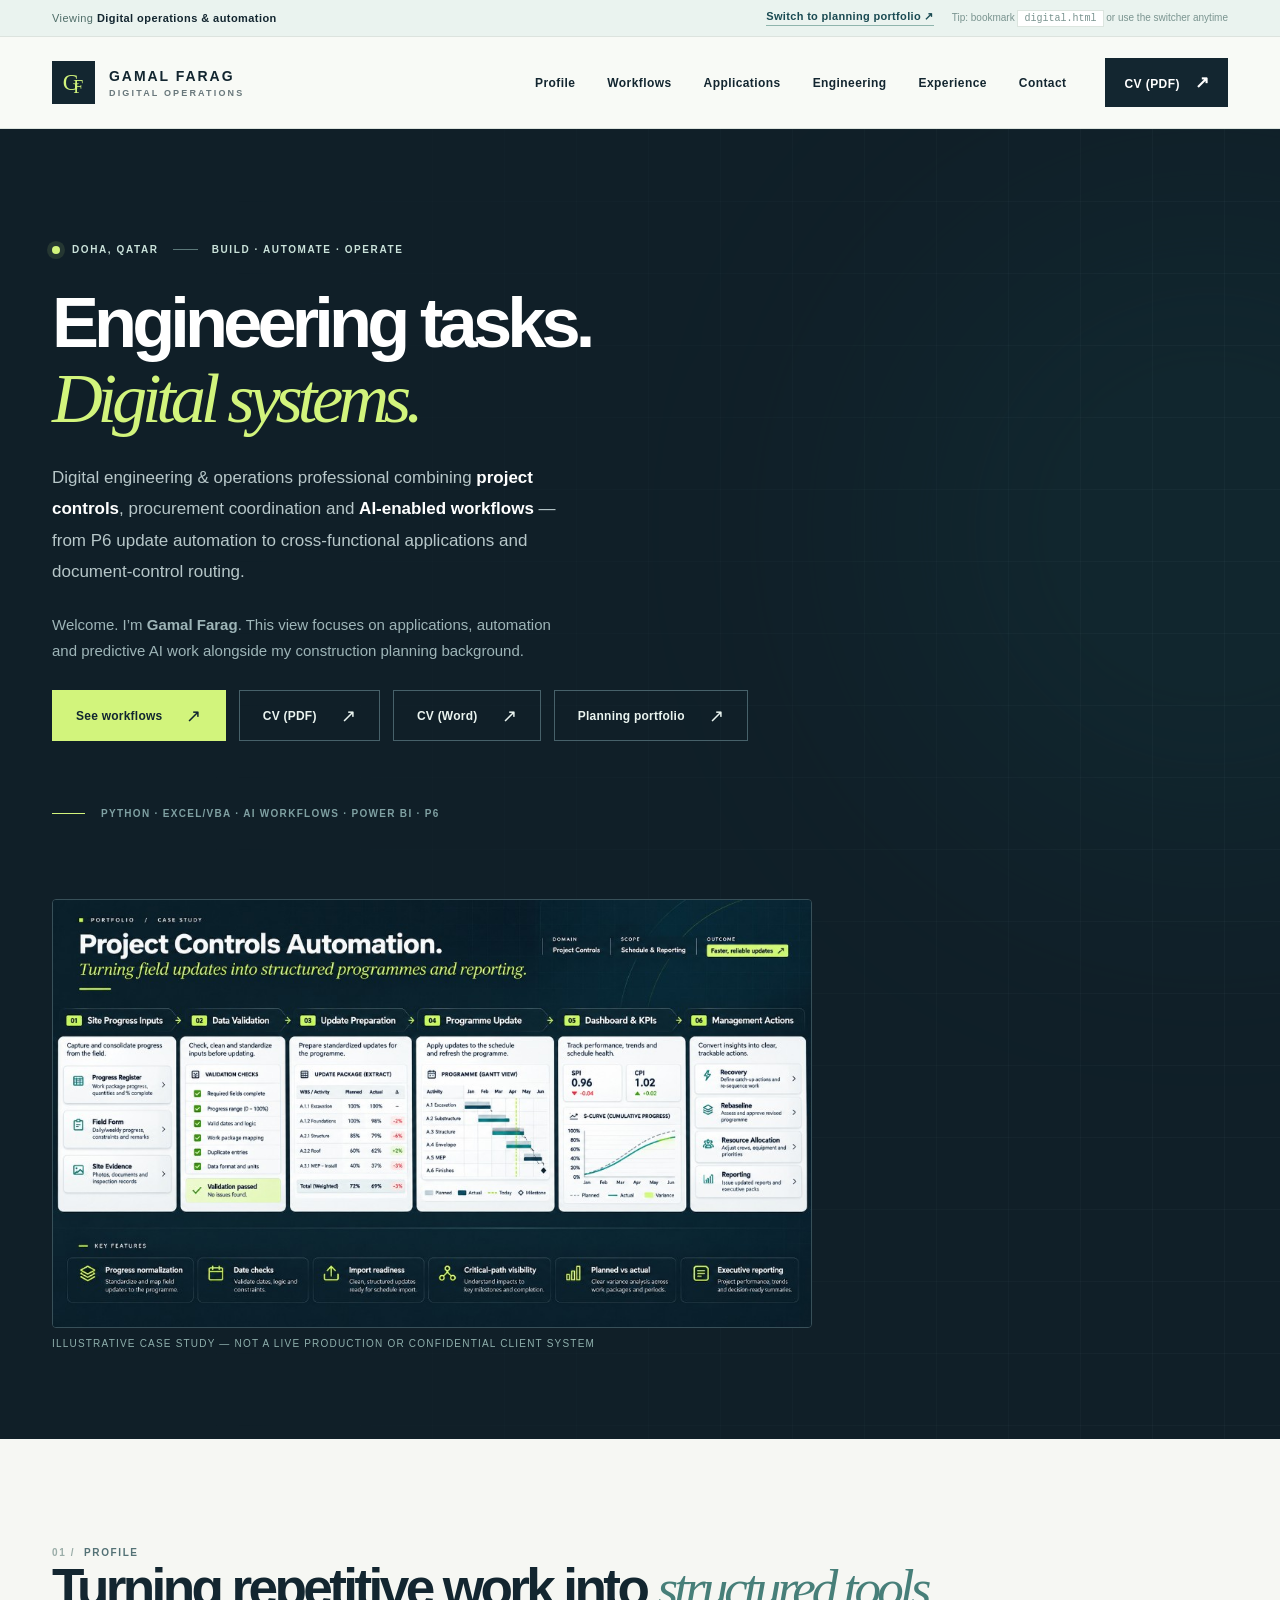
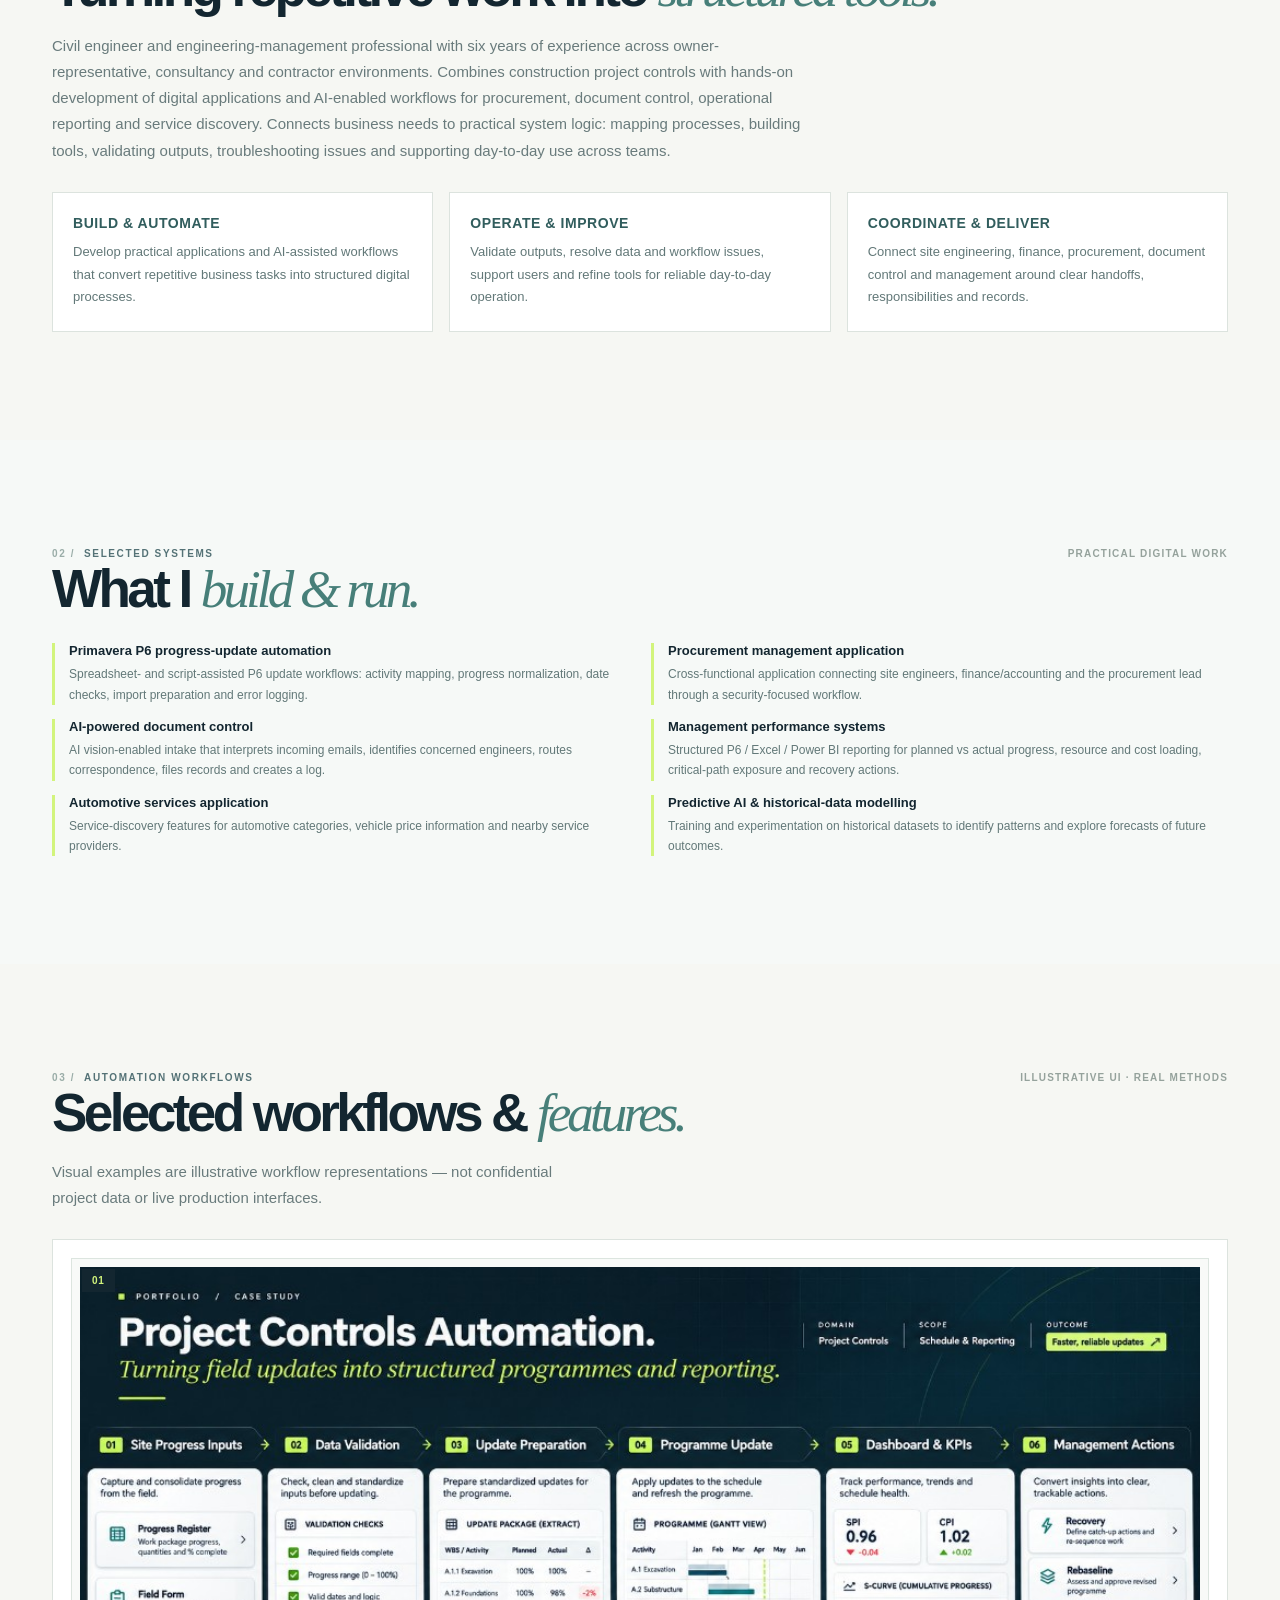
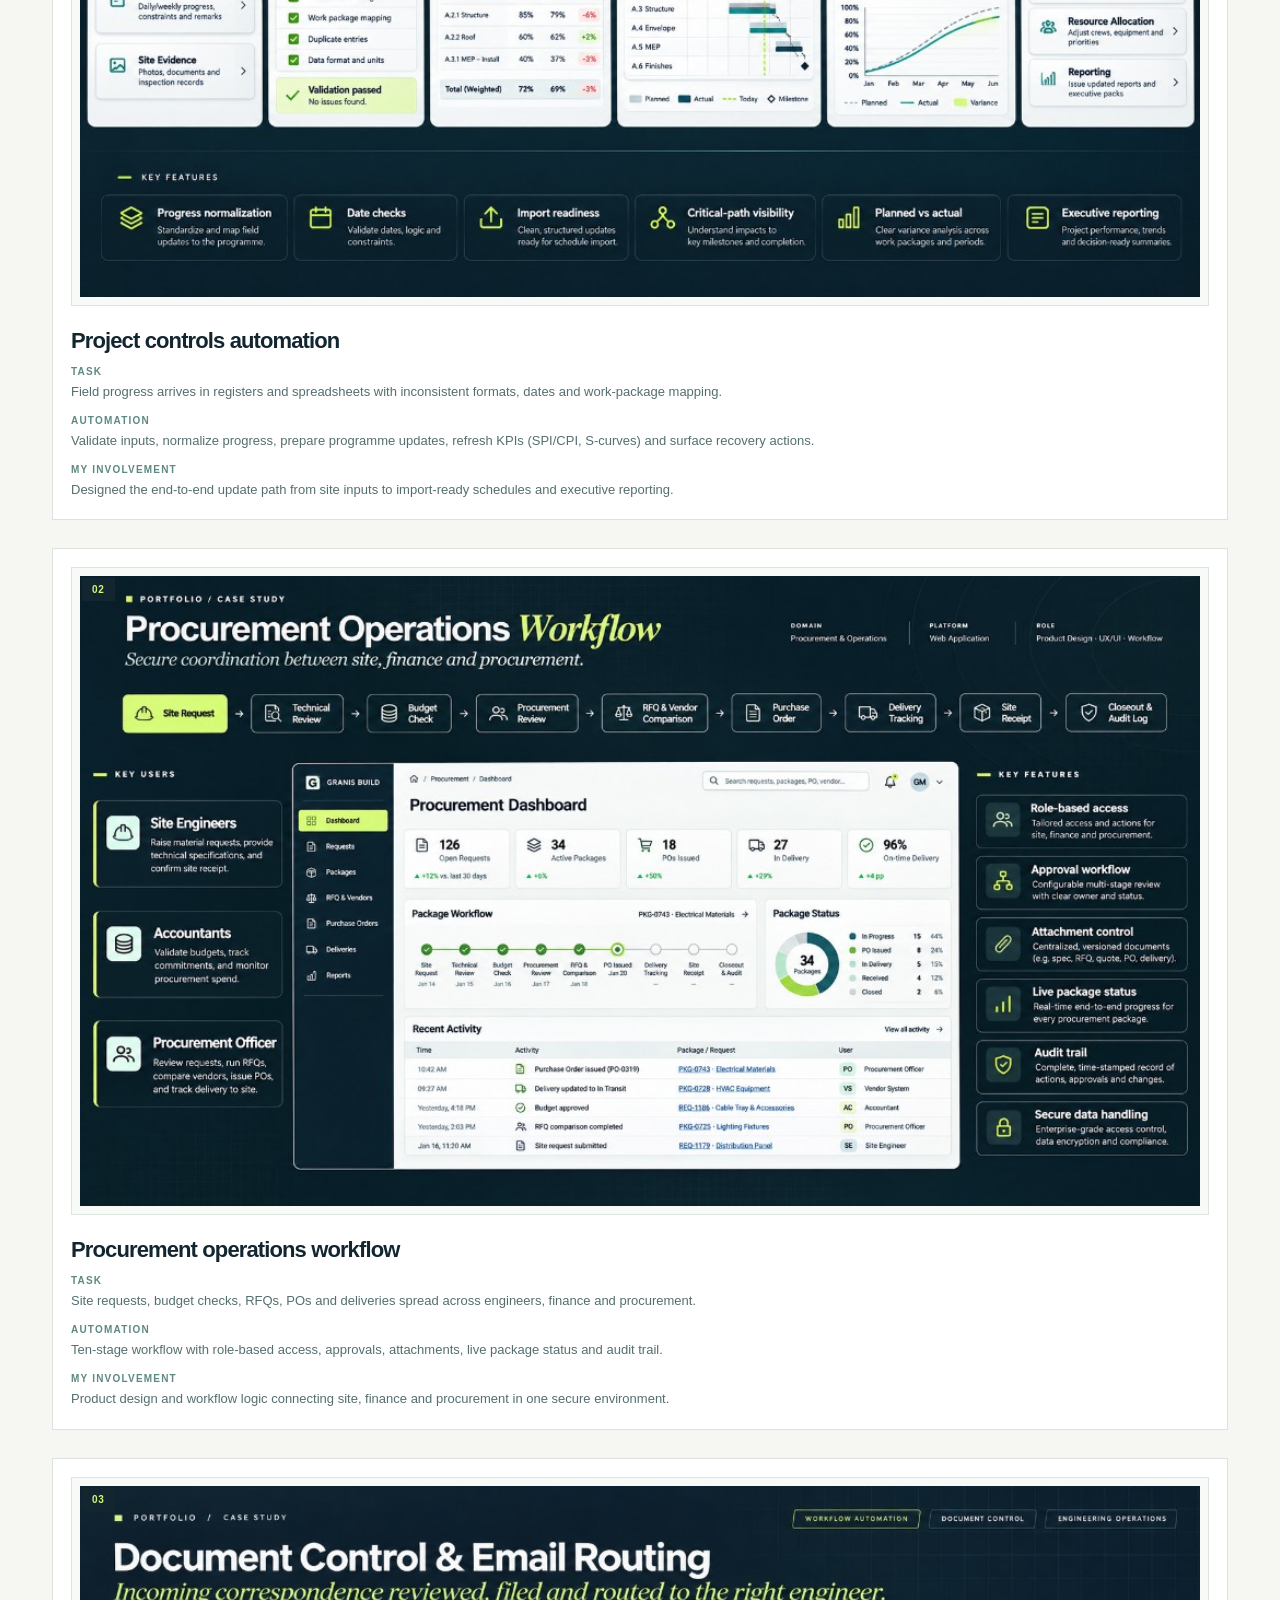
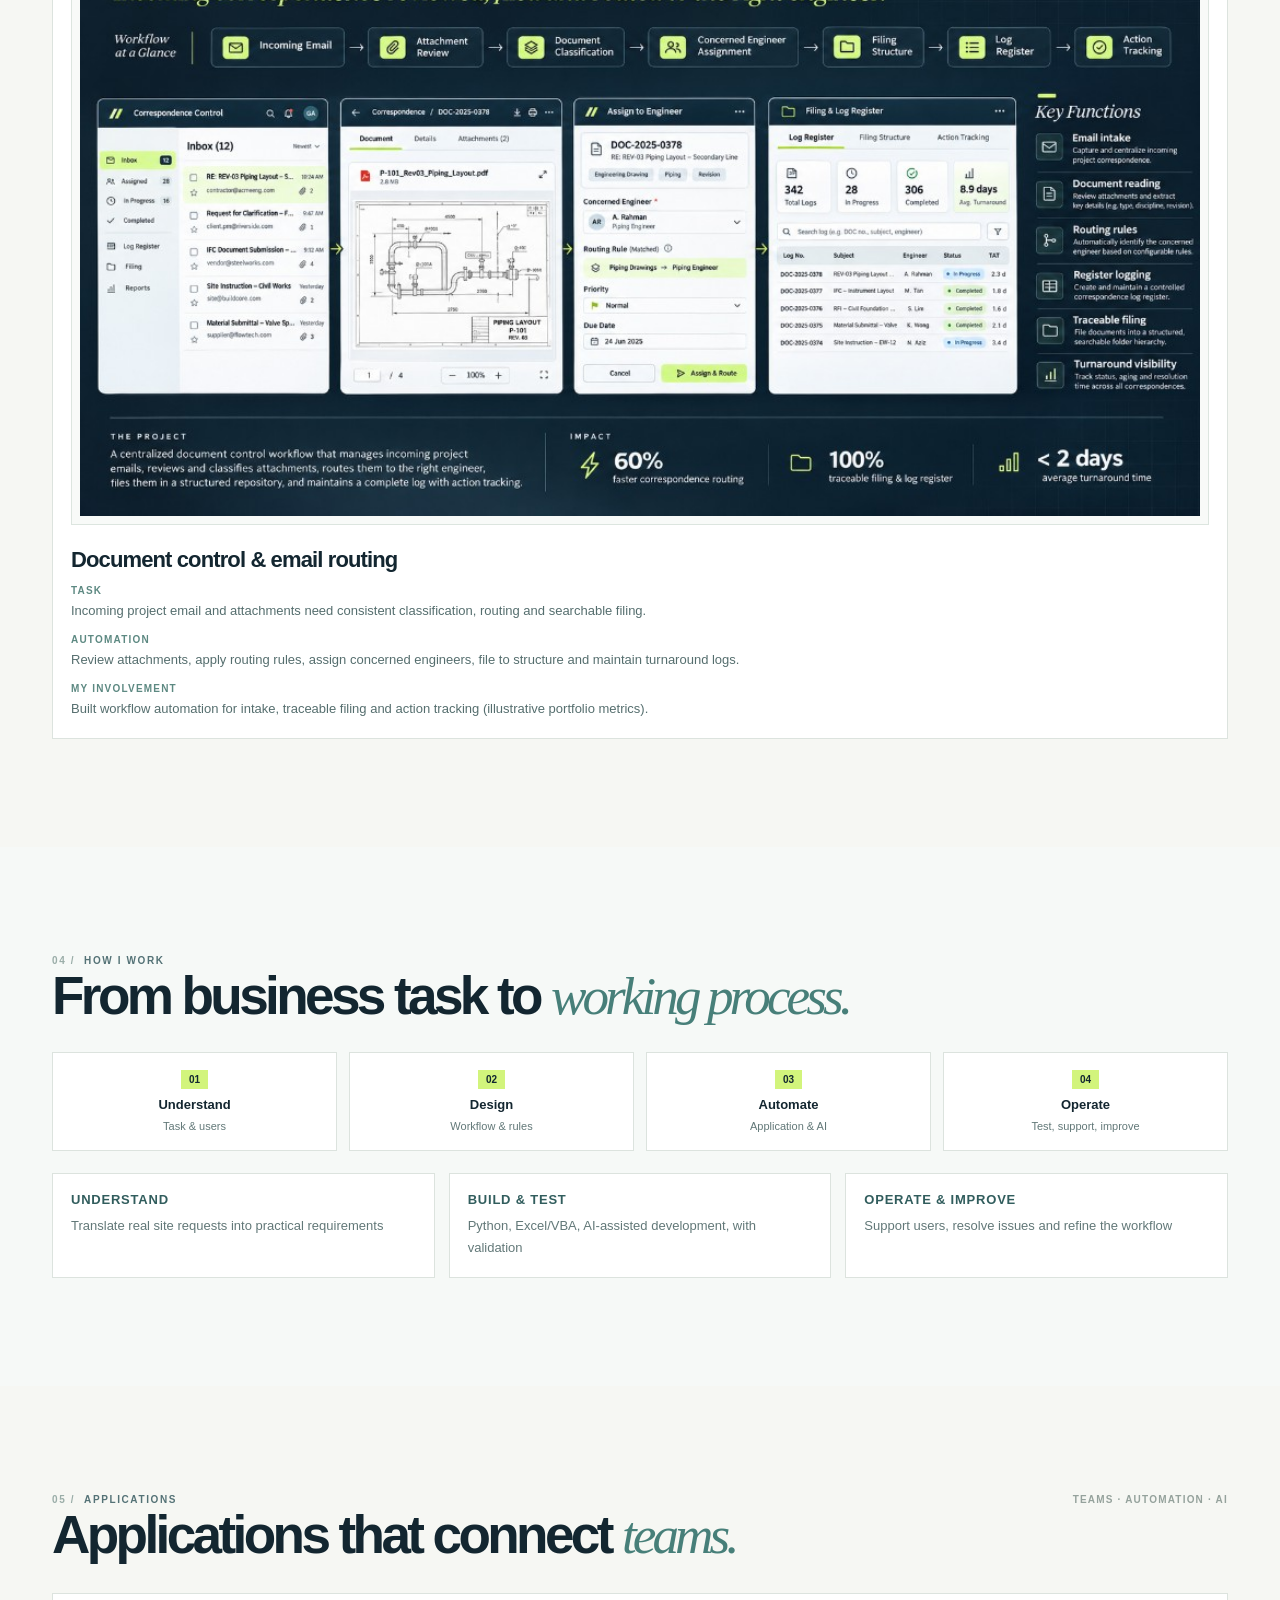
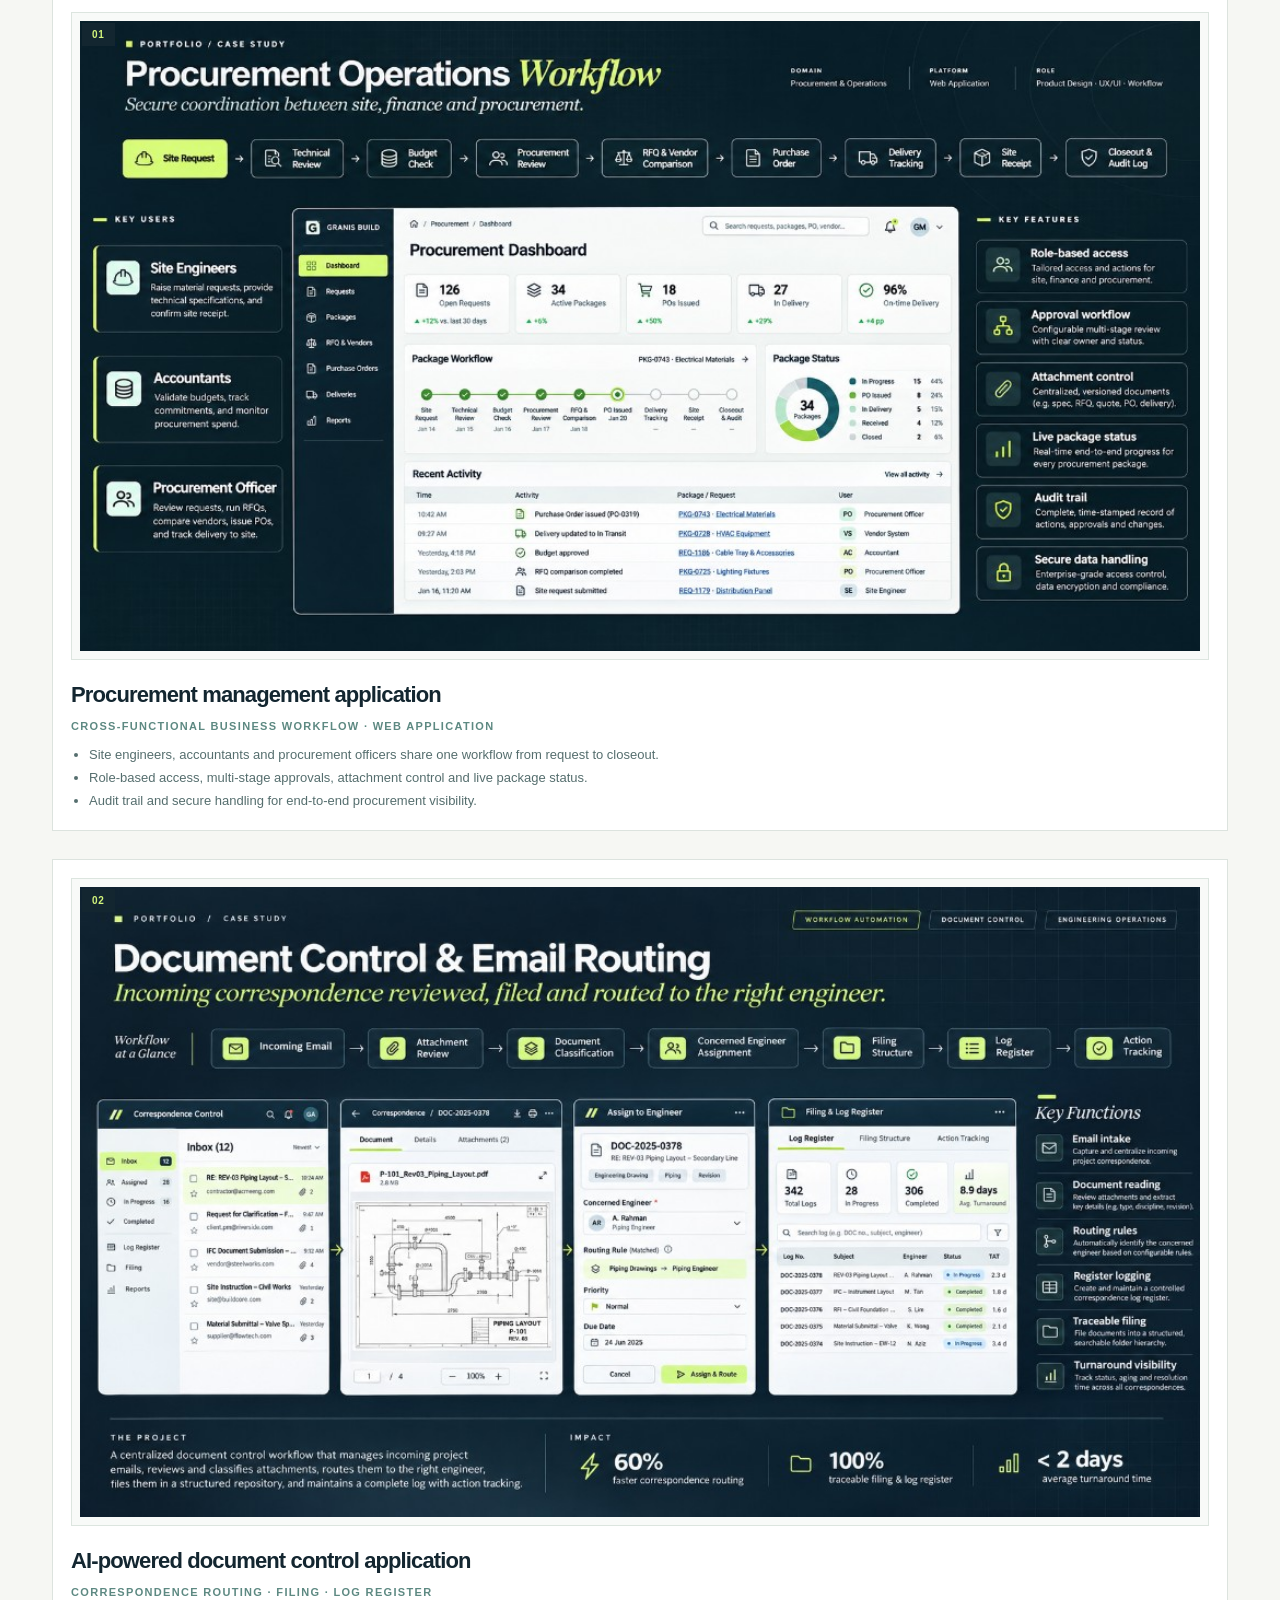
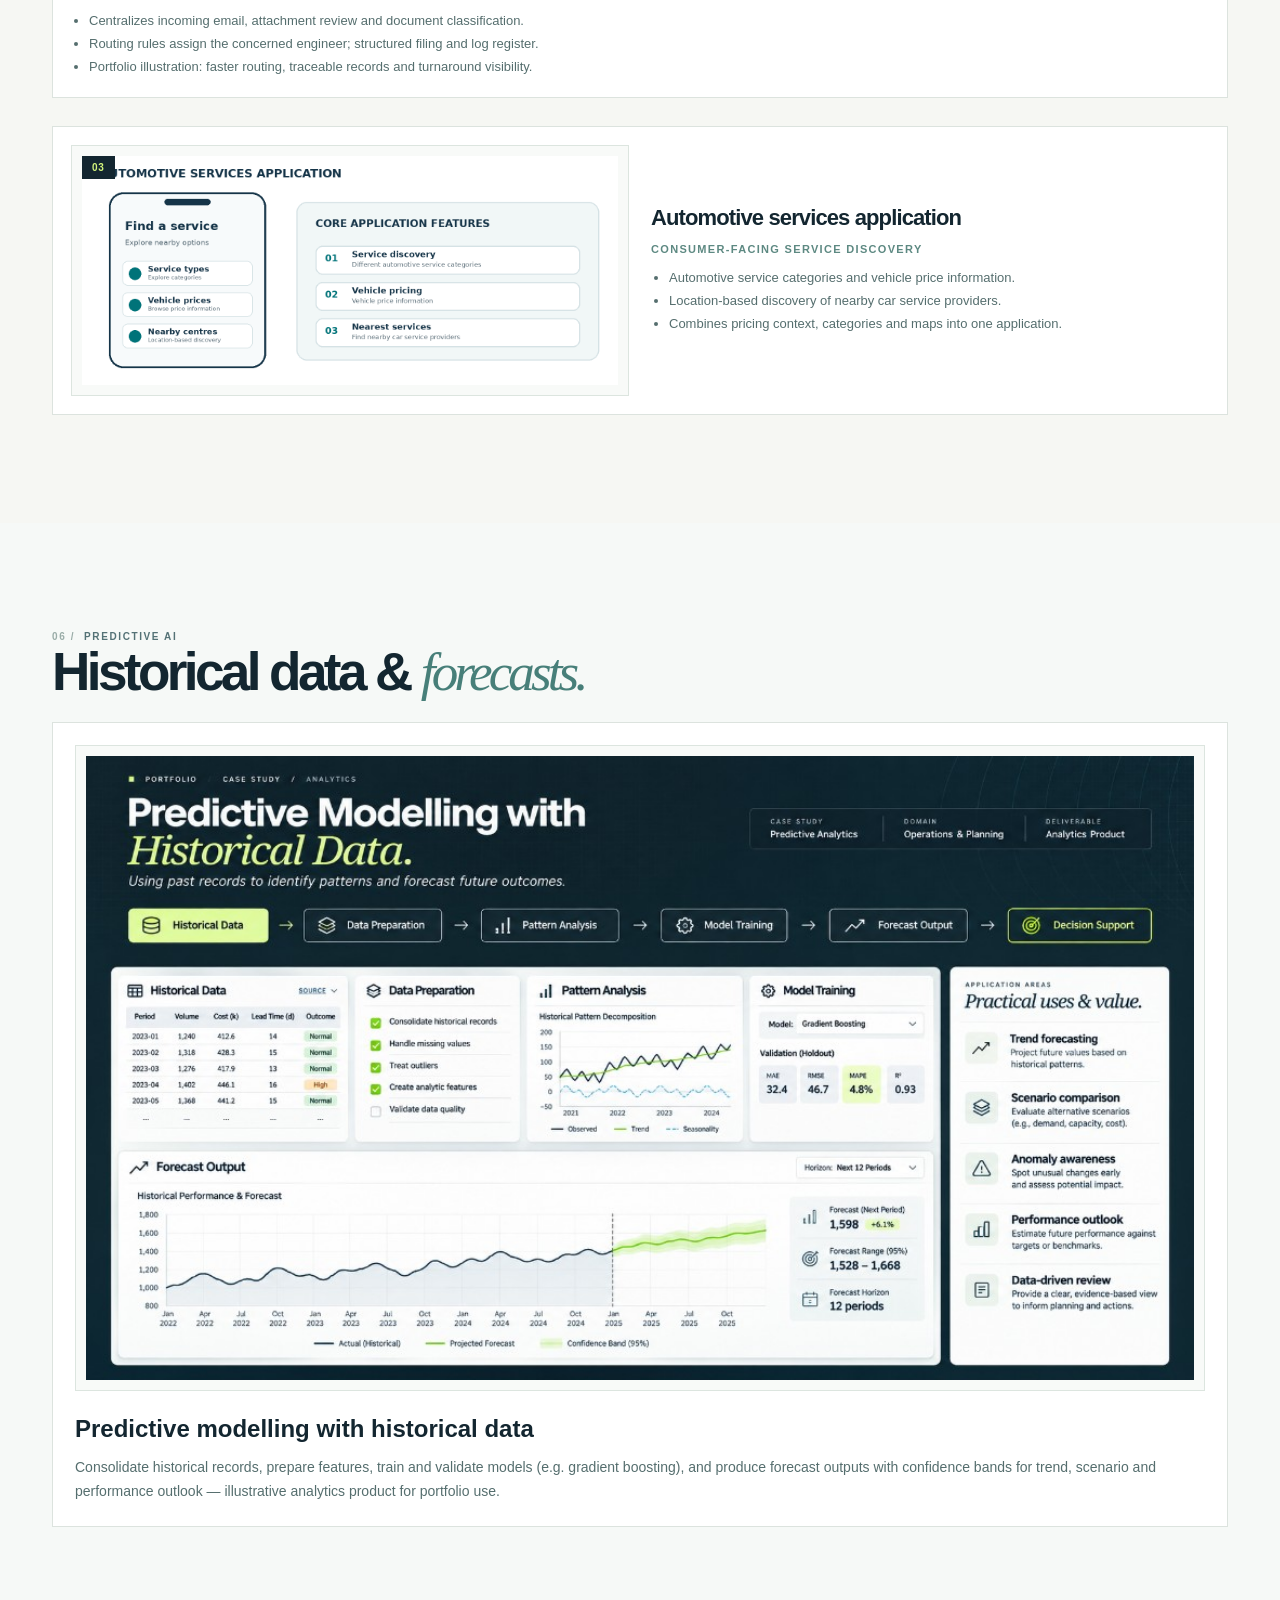
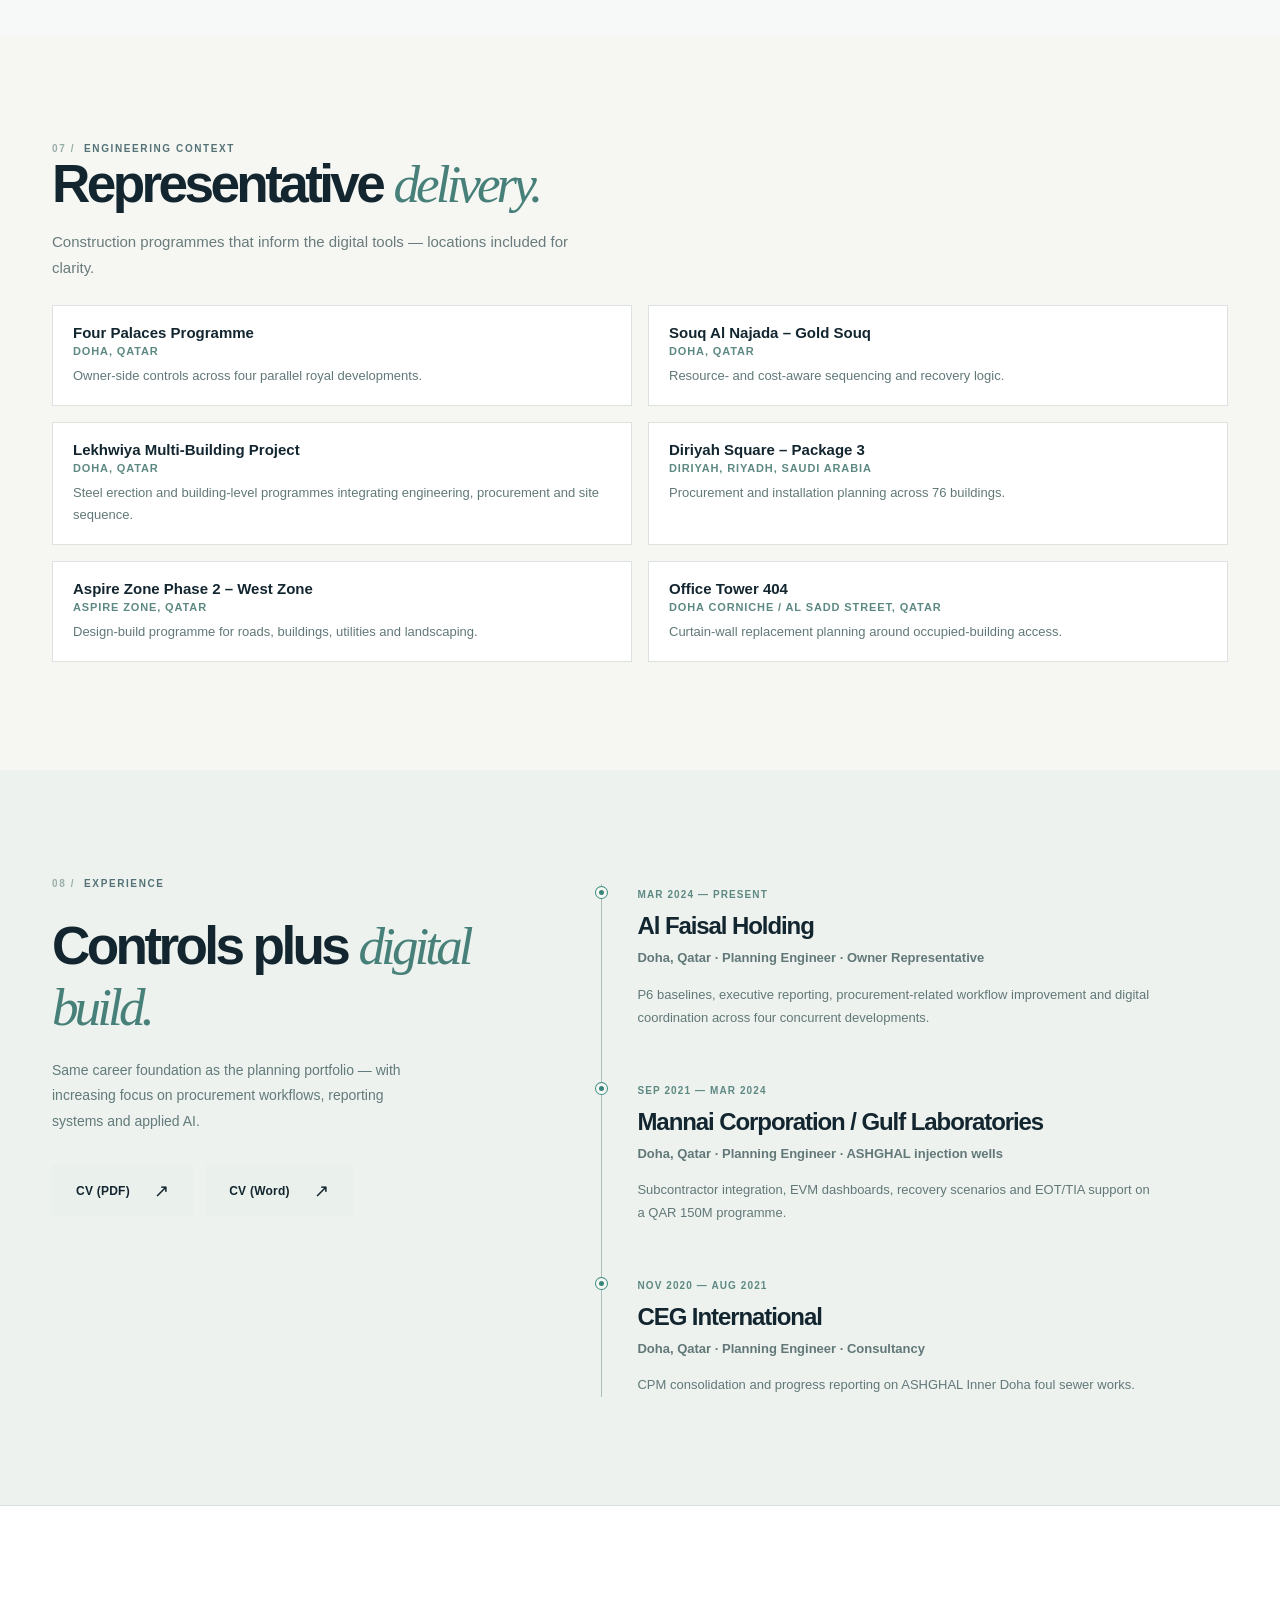
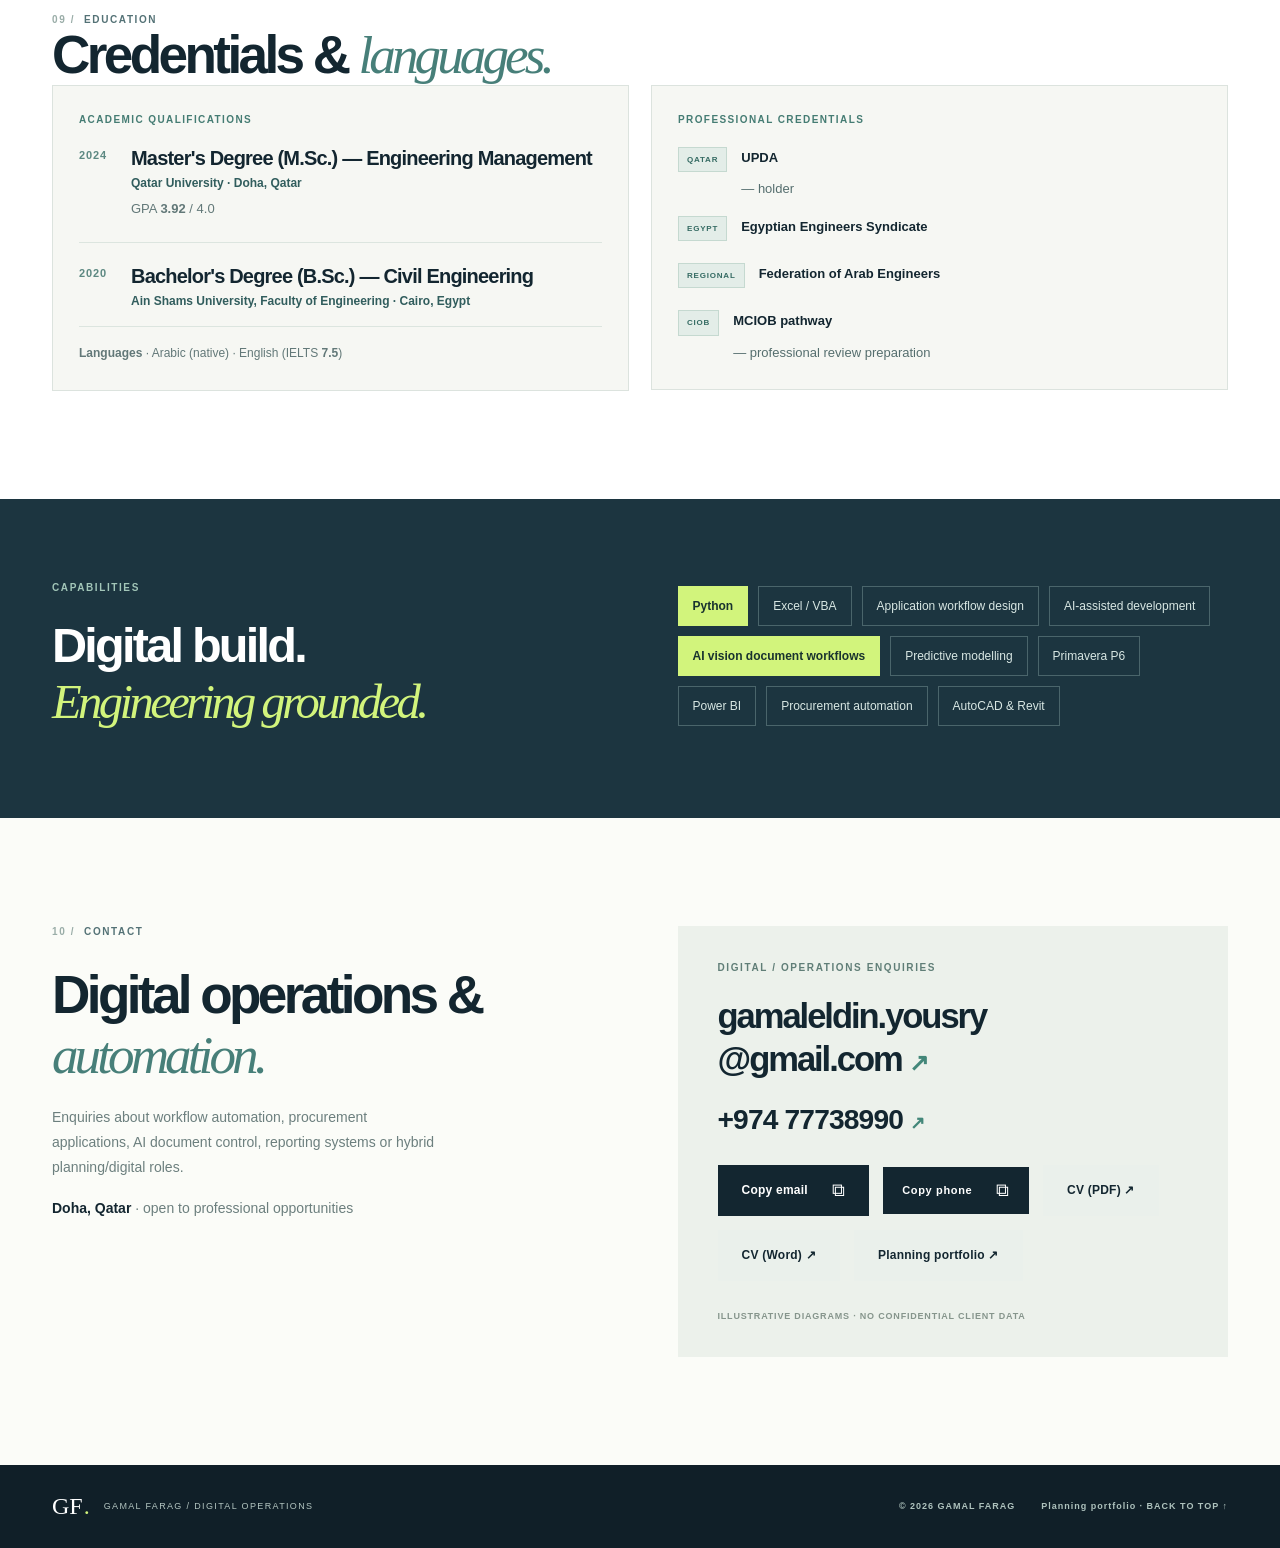
==== commit b81ccc81: "Replace digital portfolio mockups with full case study visuals. Use procurement, document control, p" ====
--- a/digital.html
+++ b/digital.html
@@ -12,9 +12,9 @@
   <title>Gamal Farag — Digital Operations &amp; Automation Portfolio</title>
   <link rel="icon" type="image/svg+xml" href="assets/favicon.svg"/>
   <link rel="canonical" href="https://gamaleldinyousryibrahimfarag.github.io/gamal-portfolio/digital.html"/>
-  <link rel="stylesheet" href="styles.css?v=20261110"/>
-  <script defer src="digital-data.js?v=20261110"></script>
-  <script defer src="digital.js?v=20261110"></script>
+  <link rel="stylesheet" href="styles.css?v=20261111"/>
+  <script defer src="digital-data.js?v=20261111"></script>
+  <script defer src="digital.js?v=20261111"></script>
 </head>
 <body class="digital-page">
   <a class="skip-link" href="#main">Skip to content</a>
@@ -61,8 +61,8 @@
           <p class="hero-caption"><span class="hero-caption-line"></span> PYTHON · EXCEL/VBA · AI WORKFLOWS · POWER BI · P6</p>
         </div>
         <figure class="digital-hero-visual">
-          <img src="assets/digital-portfolio/process-five-steps.png" width="720" height="160" alt="Five-step approach: listen, map, build, verify, support" loading="eager" decoding="async"/>
-          <figcaption>Illustrative workflow — not a production system screenshot</figcaption>
+          <img src="assets/digital-portfolio/case-project-controls-automation.jpg" width="1200" height="675" alt="Project controls automation — field updates to programme and reporting" loading="eager" decoding="async"/>
+          <figcaption>Illustrative case study — not a live production or confidential client system</figcaption>
         </figure>
       </div>
     </section>
--- a/styles.css
+++ b/styles.css
@@ -58,4 +58,5 @@
 .portfolio-mode-bar{background:#eaf3ef;border-bottom:1px solid var(--line);font-size:11px;color:#4f6d68}.portfolio-mode-inner{display:flex;flex-wrap:wrap;align-items:center;gap:10px 18px;padding:10px 0}.portfolio-mode-label{letter-spacing:.04em}.portfolio-mode-label strong{color:var(--ink)}.portfolio-mode-switch{margin-left:auto;font-weight:800;letter-spacing:.03em;color:#1a4a52;border-bottom:1px solid #8fb5ad;padding-bottom:2px}.portfolio-mode-switch:hover{color:var(--accent)}.portfolio-mode-hint{font-size:10px;color:#7a9490}.portfolio-mode-hint code{font-size:10px;background:#fff;padding:2px 6px;border:1px solid #dce5df}.nav-links .nav-mode-alt{color:#1a4a52;border:1px solid #c5d9d3;padding:10px 14px;margin-left:4px}.nav-links .nav-mode-alt:hover{background:#eef5f2}
 .digital-page .digital-hero-main{grid-template-columns:1fr;min-height:auto}.digital-hero-visual{margin:0 0 40px;padding:0 0 50px;max-width:760px}.digital-hero-visual img{width:100%;height:auto;display:block;border:1px solid #385059;background:#fff;border-radius:4px}.digital-hero-visual figcaption{margin-top:10px;font-size:10px;letter-spacing:.12em;color:#8fb0ad;text-transform:uppercase}.digital-section--soft{background:#f6f9f7}.digital-profile{max-width:760px;margin-bottom:28px}.digital-pillars{display:grid;grid-template-columns:repeat(3,1fr);gap:16px;margin-top:8px}.digital-pillar{border:1px solid var(--line);background:#fff;padding:22px 20px}.digital-pillar h3{margin:0 0 10px;font-size:14px;letter-spacing:.04em;text-transform:uppercase;color:#315d5d}.digital-pillar p{margin:0;font-size:13px;line-height:1.75;color:#627878}.digital-systems-list{list-style:none;margin:24px 0 0;padding:0;display:grid;grid-template-columns:1fr 1fr;gap:14px 22px}.digital-systems-list li{border-left:3px solid var(--lime);padding:0 0 0 14px}.digital-systems-list strong{display:block;font-size:13px;margin-bottom:6px}.digital-systems-list span{font-size:12px;line-height:1.7;color:#627878}.digital-workflows-grid,.digital-applications-grid{display:grid;gap:28px;margin-top:28px}.digital-workflow-card,.digital-app-card{display:grid;grid-template-columns:1fr 1fr;gap:22px;border:1px solid var(--line);background:#fff;padding:18px;align-items:center}.digital-workflow-visual,.digital-app-visual{position:relative;border:1px solid #dce5df;background:#f8faf8;padding:10px}.digital-workflow-visual img,.digital-app-visual img{width:100%;height:auto;display:block}.digital-card-num{position:absolute;top:10px;left:10px;background:var(--ink);color:var(--lime);font-size:10px;font-weight:800;padding:6px 10px;letter-spacing:.08em}.digital-workflow-copy h3,.digital-app-copy h3{margin:0 0 12px;font-size:22px;letter-spacing:-.04em}.digital-app-sub{font-size:11px;font-weight:800;letter-spacing:.12em;text-transform:uppercase;color:#5d8982;margin:0 0 12px}.digital-dl{margin:0;display:grid;gap:12px}.digital-dl dt{font-size:10px;font-weight:800;letter-spacing:.12em;text-transform:uppercase;color:#5d8982;margin-bottom:4px}.digital-dl dd{margin:0;font-size:13px;line-height:1.7;color:#556e6e}.digital-app-copy ul{margin:0;padding-left:18px;color:#556e6e;font-size:13px;line-height:1.75}.digital-process-steps{display:grid;grid-template-columns:repeat(4,1fr);gap:12px;margin:26px 0 22px}.digital-process-step{border:1px solid var(--line);background:#fff;padding:16px;text-align:center}.digital-process-step span{display:inline-block;background:var(--lime);color:#112630;font-size:10px;font-weight:800;padding:4px 8px;margin-bottom:8px}.digital-process-step strong{display:block;font-size:13px;margin-bottom:4px}.digital-process-step small{font-size:11px;color:#627878}.digital-value-chain{display:grid;grid-template-columns:repeat(3,1fr);gap:14px}.digital-value-item{border:1px solid var(--line);padding:18px;background:#fff}.digital-value-item h4{margin:0 0 8px;font-size:13px;text-transform:uppercase;letter-spacing:.06em;color:#315d5d}.digital-value-item p{margin:0;font-size:13px;line-height:1.7;color:#627878}.digital-predictive-block{display:grid;grid-template-columns:1fr 1.1fr;gap:24px;align-items:center;margin-top:20px;border:1px solid var(--line);padding:22px;background:#fff}.digital-predictive-copy h3{margin:0 0 12px;font-size:24px}.digital-predictive-copy p{margin:0;line-height:1.75;color:#556e6e;font-size:14px}.digital-predictive-visual{margin:0;border:1px solid #dce5df;padding:10px;background:#f8faf8}.digital-predictive-visual img{width:100%;height:auto}.digital-engineering-list{list-style:none;margin:24px 0 0;padding:0;display:grid;grid-template-columns:1fr 1fr;gap:16px}.digital-engineering-list li{border:1px solid var(--line);padding:18px 20px;background:#fff}.digital-engineering-list strong{display:block;font-size:15px;margin-bottom:4px}.digital-loc{display:block;font-size:11px;font-weight:800;letter-spacing:.08em;color:#5d8982;margin-bottom:8px;text-transform:uppercase}.digital-engineering-list p{margin:0;font-size:13px;line-height:1.7;color:#627878}.digital-credentials-grid{grid-template-columns:1fr 1fr}
 @media(max-width:900px){.digital-pillars,.digital-systems-list,.digital-workflow-card,.digital-app-card,.digital-predictive-block,.digital-engineering-list,.digital-value-chain{grid-template-columns:1fr}.digital-workflow-card,.digital-app-card{padding:14px}.portfolio-mode-switch{margin-left:0}.portfolio-mode-hint{width:100%}}
+.digital-card--case{grid-template-columns:1fr!important}.digital-card--case .digital-workflow-visual,.digital-card--case .digital-app-visual{padding:8px}.digital-card--case img{width:100%;height:auto;display:block}.digital-predictive-block.digital-card--case{grid-template-columns:1fr!important}.digital-predictive-block.digital-card--case .digital-predictive-visual{order:-1}
 @media(max-width:600px){.digital-process-steps{grid-template-columns:repeat(2,1fr)}}
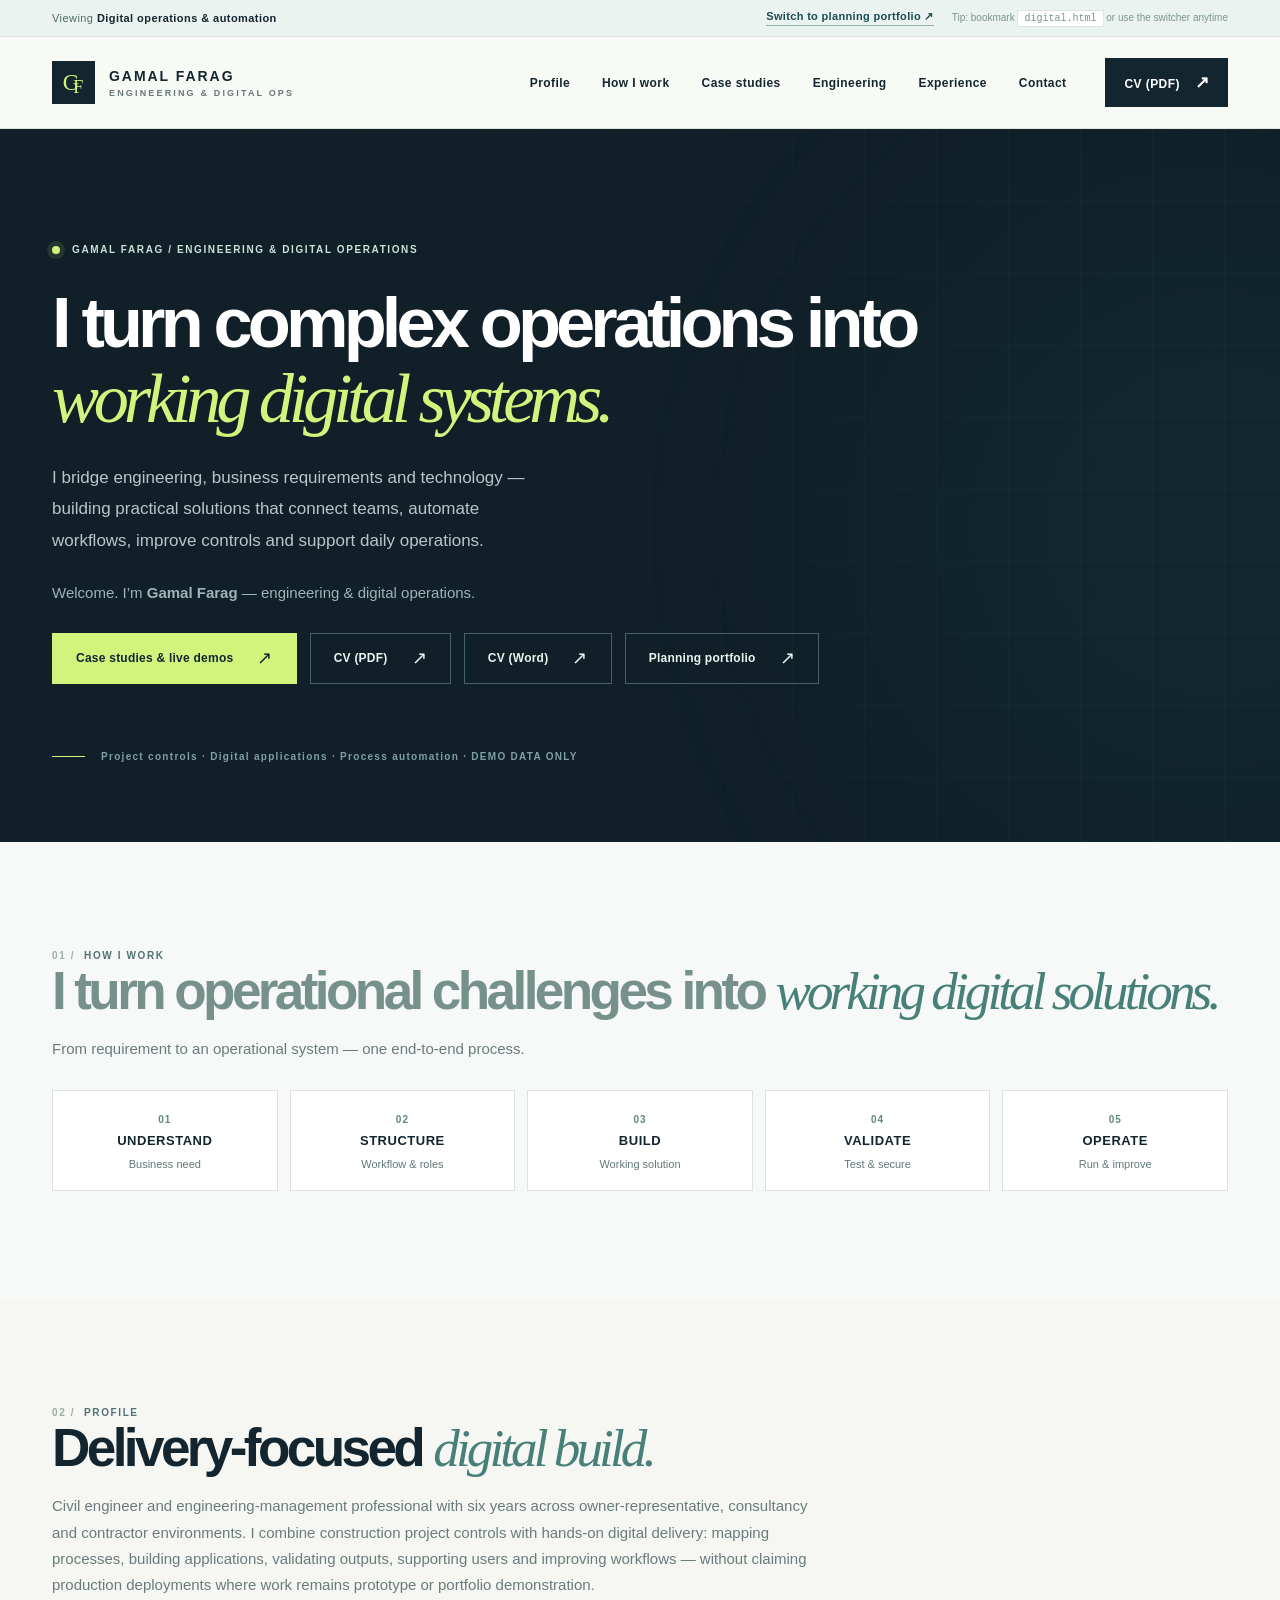
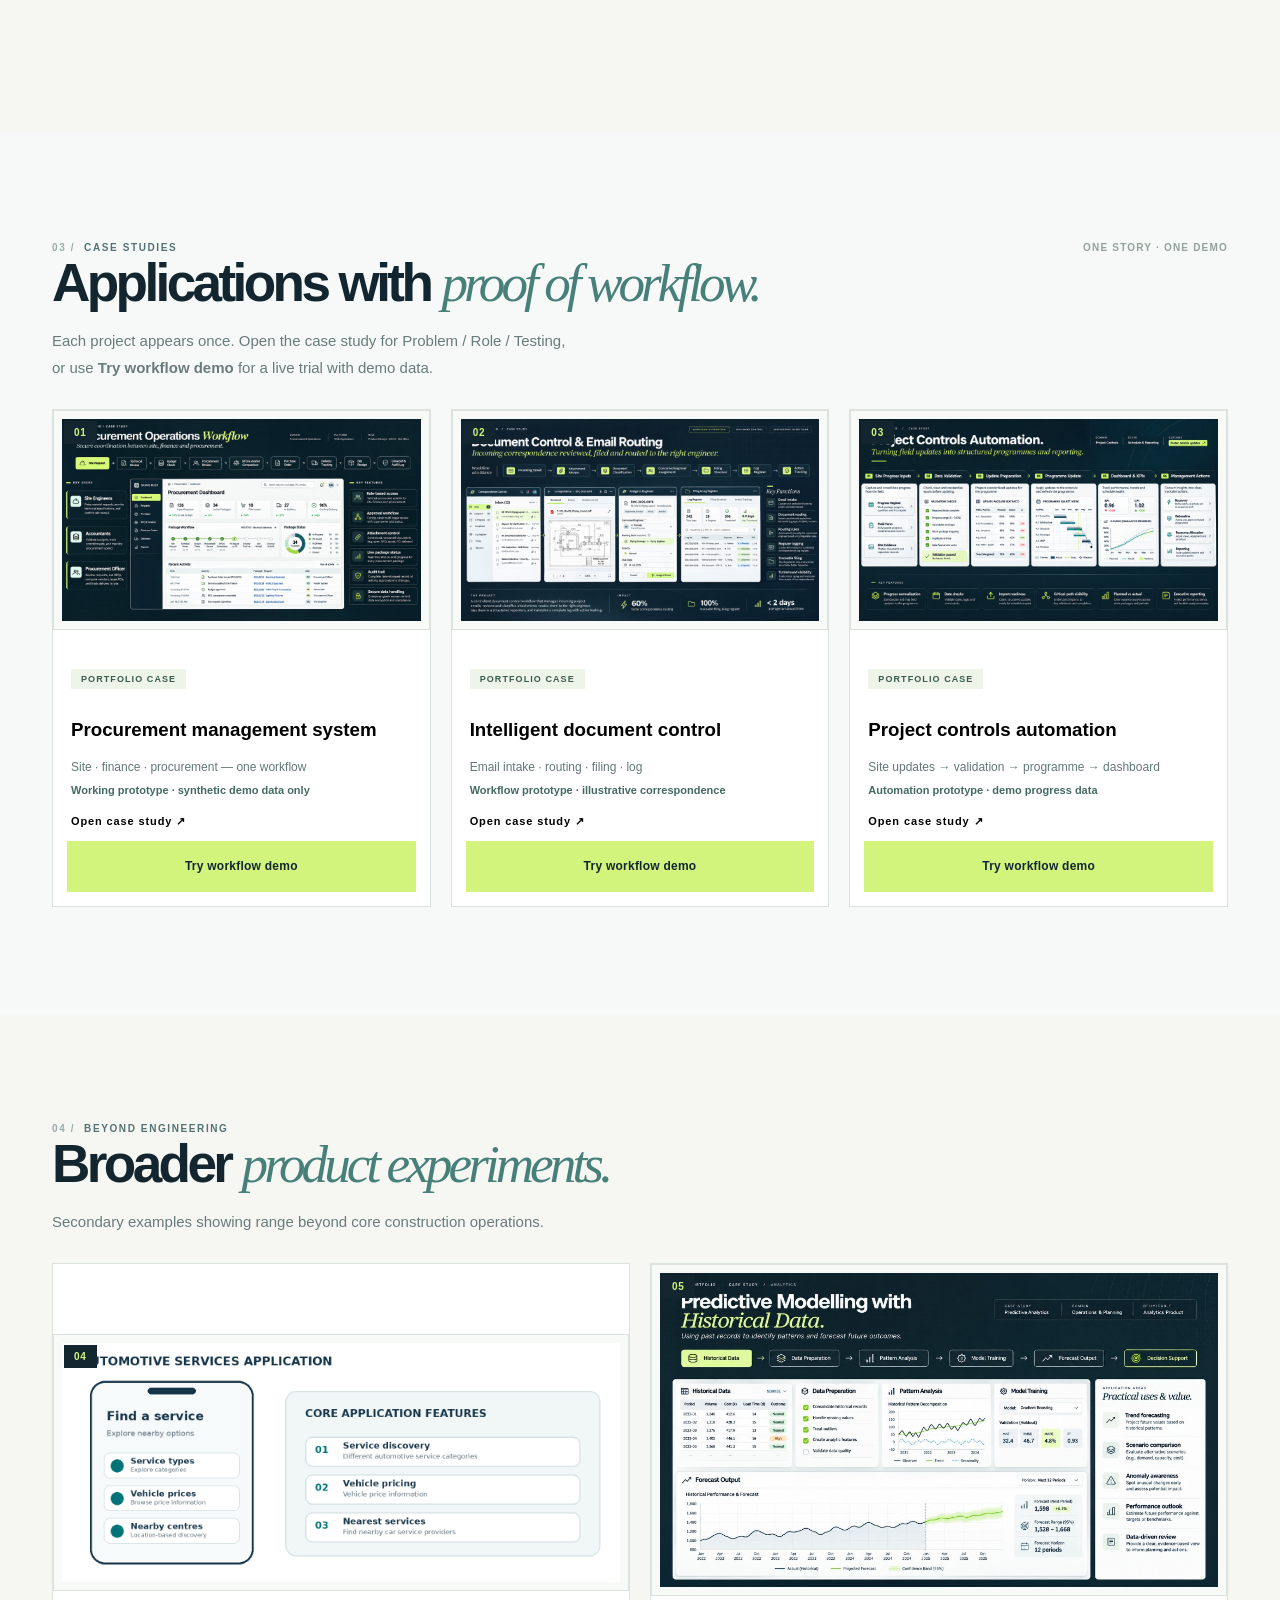
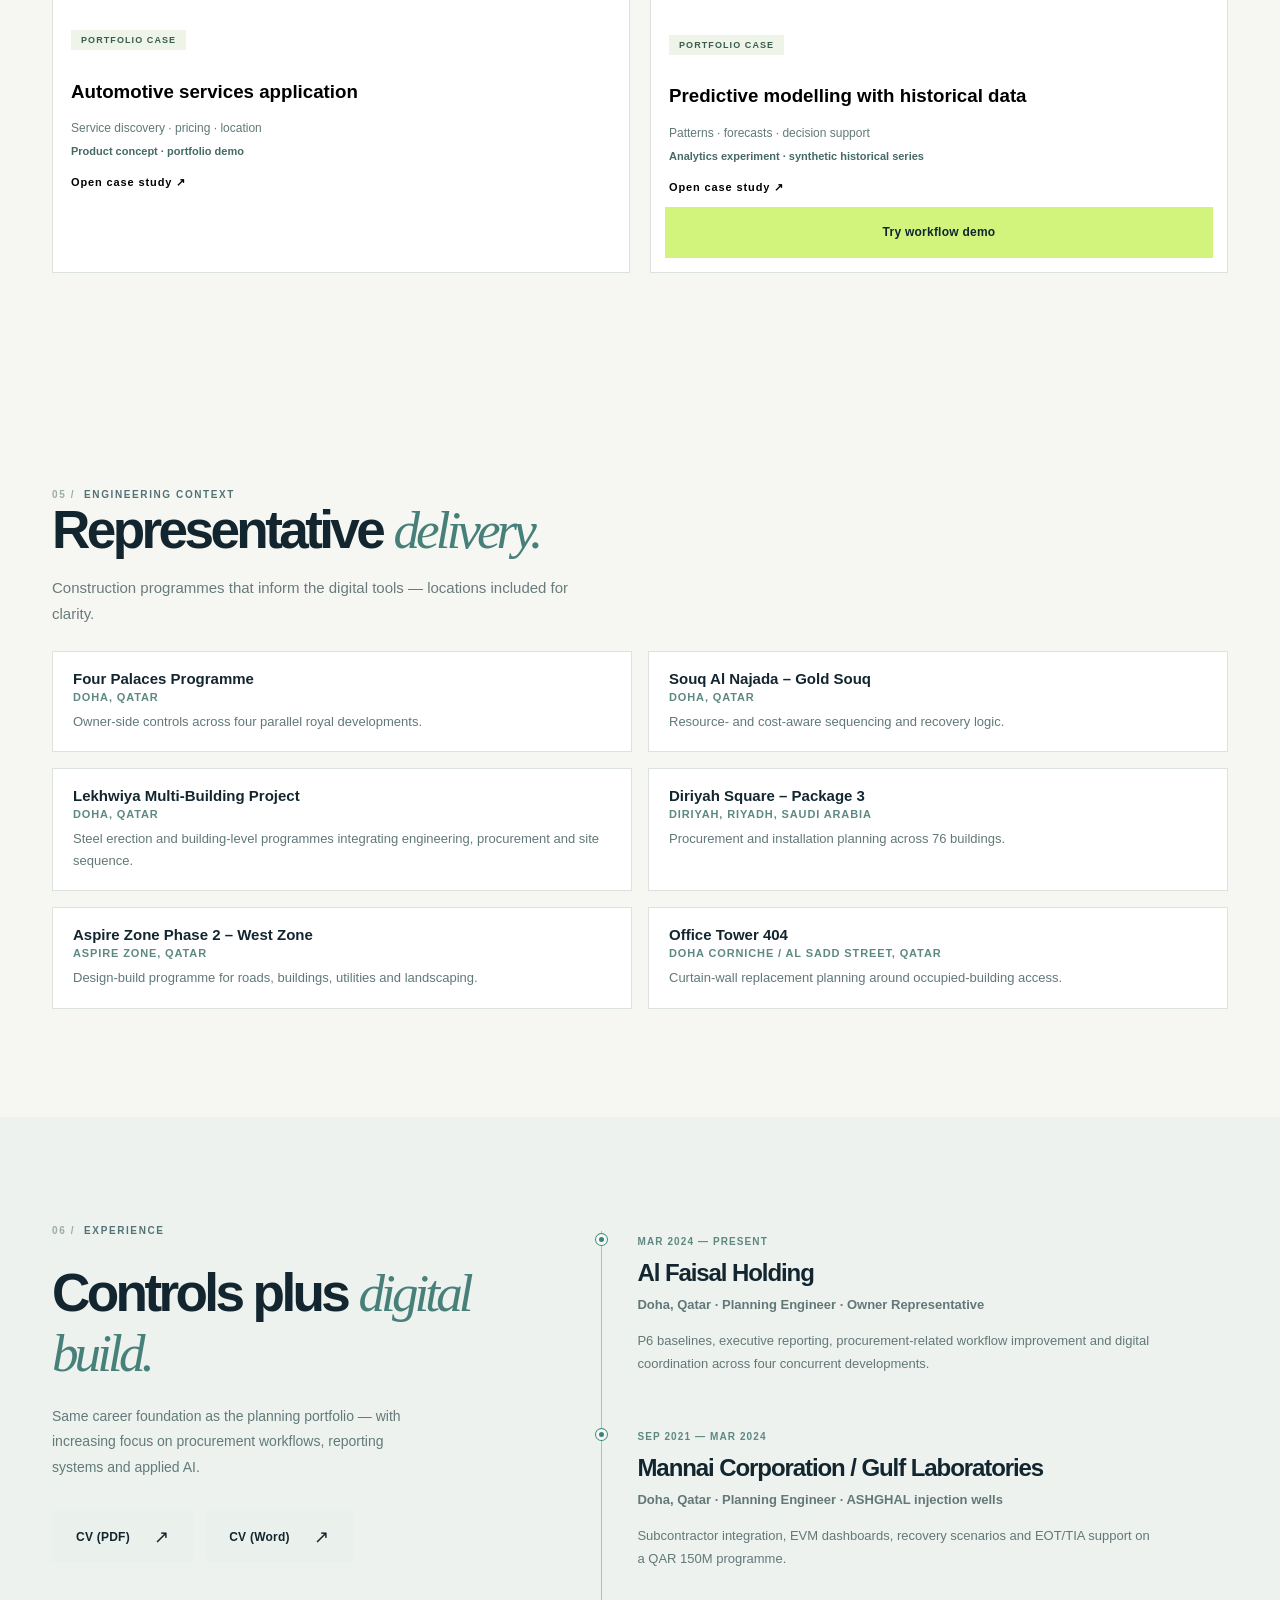
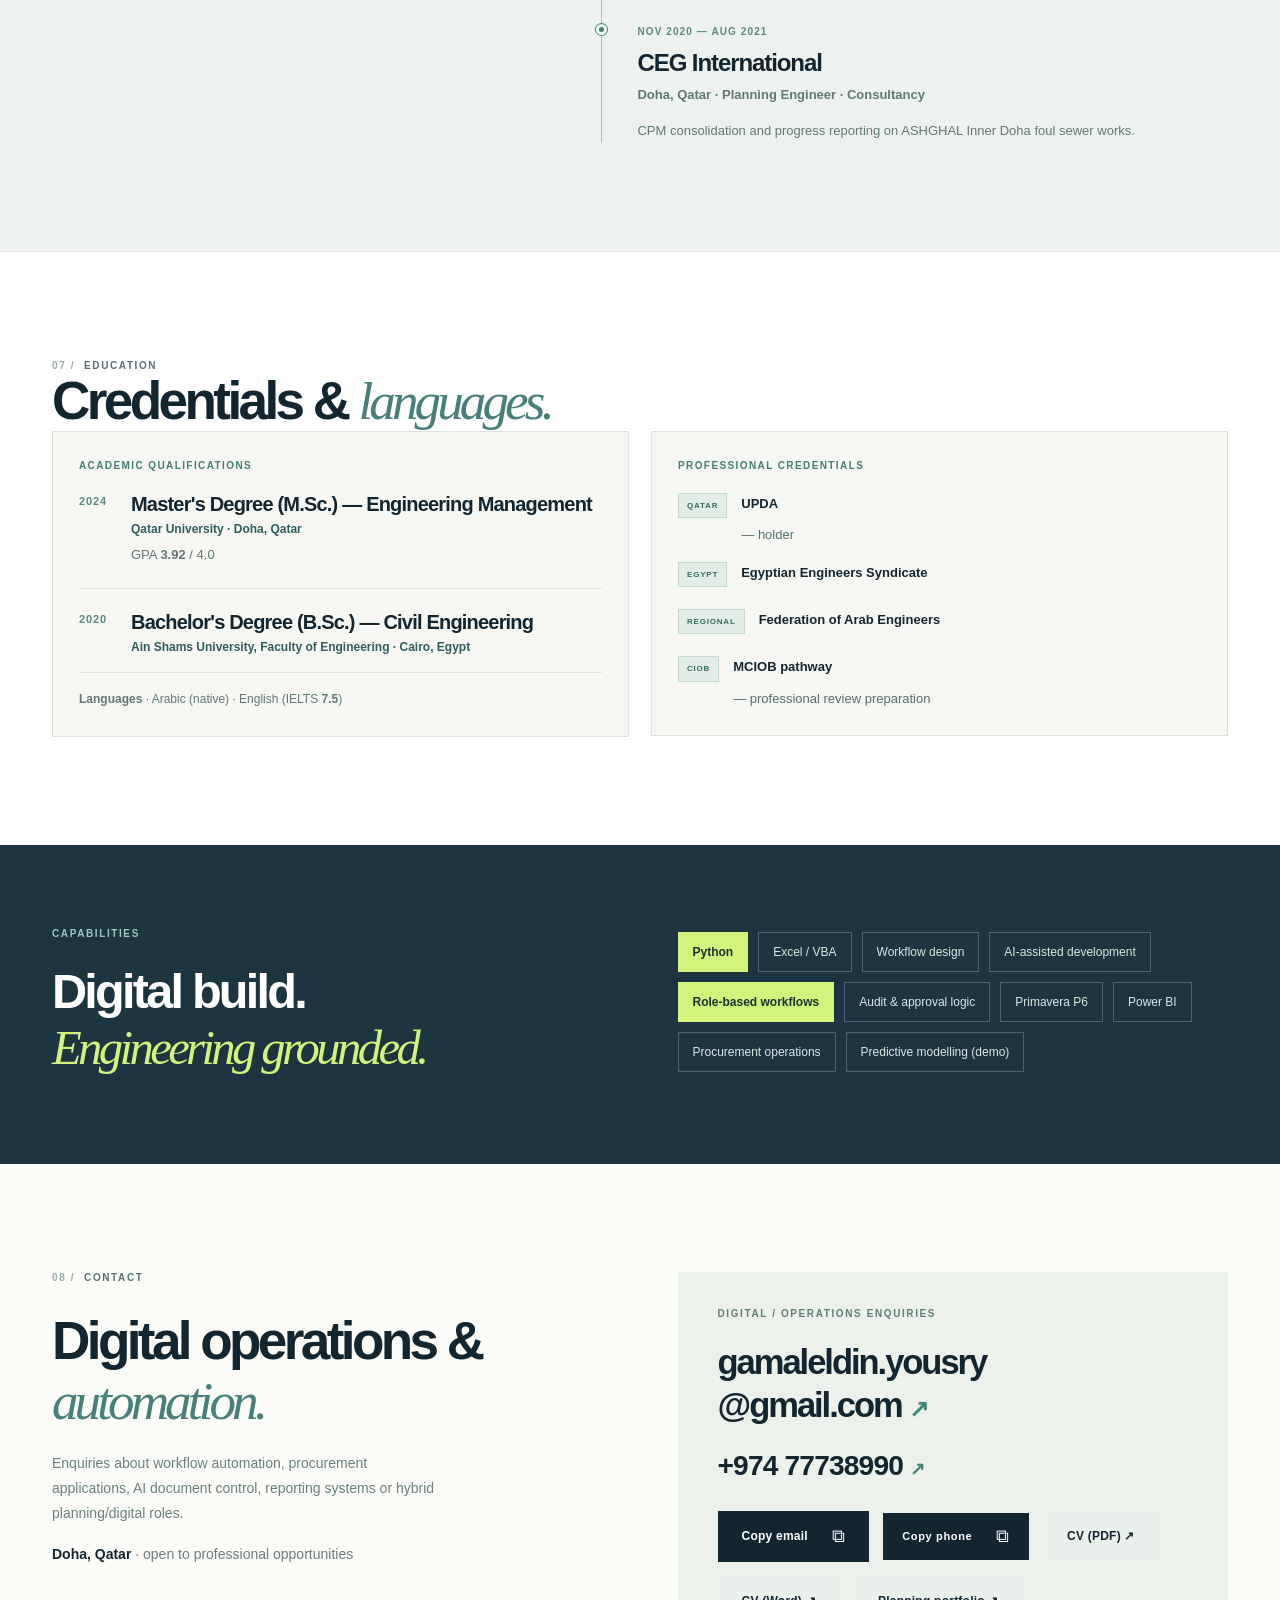
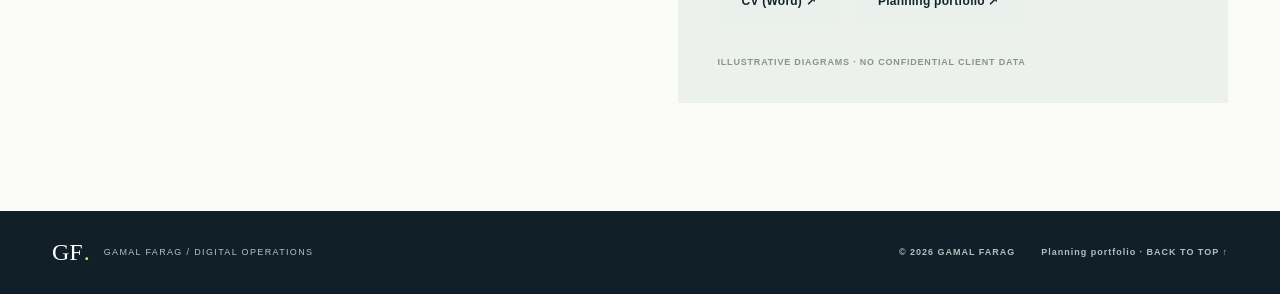
==== commit 5d7f1525: "Restructure digital portfolio with interactive workflow demos. Merge duplicate sections into case st" ====
--- a/digital.html
+++ b/digital.html
@@ -12,9 +12,10 @@
   <title>Gamal Farag — Digital Operations &amp; Automation Portfolio</title>
   <link rel="icon" type="image/svg+xml" href="assets/favicon.svg"/>
   <link rel="canonical" href="https://gamaleldinyousryibrahimfarag.github.io/gamal-portfolio/digital.html"/>
-  <link rel="stylesheet" href="styles.css?v=20261111"/>
-  <script defer src="digital-data.js?v=20261111"></script>
-  <script defer src="digital.js?v=20261111"></script>
+  <link rel="stylesheet" href="styles.css?v=20261112"/>
+  <script defer src="digital-data.js?v=20261112"></script>
+  <script defer src="digital-demos.js?v=20261112"></script>
+  <script defer src="digital.js?v=20261112"></script>
 </head>
 <body class="digital-page">
   <a class="skip-link" href="#main">Skip to content</a>
@@ -33,8 +34,8 @@
       </a>
       <nav class="nav-links" id="primary-nav" aria-label="Main navigation">
         <a href="#about">Profile</a>
-        <a href="#workflows">Workflows</a>
-        <a href="#applications">Applications</a>
+        <a href="#how-i-work">How I work</a>
+        <a href="#case-studies">Case studies</a>
         <a href="#engineering">Engineering</a>
         <a href="#experience">Experience</a>
         <a href="#contact">Contact</a>
@@ -49,78 +50,58 @@
       <div class="shell hero-main digital-hero-main">
         <div class="hero-copy">
           <div class="eyebrow hero-eyebrow"><span class="pulse-dot"></span> DOHA, QATAR <span class="eyebrow-divider"></span> BUILD · AUTOMATE · OPERATE</div>
-          <h1 id="digital-hero-heading">Engineering tasks.<br/><em>Digital systems.</em></h1>
-          <p class="hero-intro">Digital engineering &amp; operations professional combining <strong>project controls</strong>, procurement coordination and <strong>AI-enabled workflows</strong> — from P6 update automation to cross-functional applications and document-control routing.</p>
-          <p class="hero-sub">Welcome. I’m <strong>Gamal Farag</strong>. This view focuses on applications, automation and predictive AI work alongside my construction planning background.</p>
+          <h1 id="digital-hero-heading">I turn complex operations into<br/><em>working digital systems.</em></h1>
+          <p class="hero-intro">I bridge engineering, business requirements and technology — building practical solutions that connect teams, automate workflows, improve controls and support daily operations.</p>
+          <p class="hero-sub">Welcome. I’m <strong>Gamal Farag</strong> — engineering &amp; digital operations.</p>
           <div class="hero-actions">
-            <a class="btn btn-lime" href="#workflows">See workflows <span aria-hidden="true">↗</span></a>
+            <a class="btn btn-lime" href="#case-studies">Case studies &amp; live demos <span aria-hidden="true">↗</span></a>
             <a class="btn btn-outline" href="assets/Gamal_Farag_Digital_Operations_CV.pdf" target="_blank" rel="noopener">CV (PDF) <span aria-hidden="true">↗</span></a>
             <a class="btn btn-outline" href="assets/Gamal_Farag_Digital_Operations_CV.docx" download>CV (Word) <span aria-hidden="true">↗</span></a>
             <a class="btn btn-outline" href="index.html">Planning portfolio <span aria-hidden="true">↗</span></a>
           </div>
-          <p class="hero-caption"><span class="hero-caption-line"></span> PYTHON · EXCEL/VBA · AI WORKFLOWS · POWER BI · P6</p>
-        </div>
-        <figure class="digital-hero-visual">
-          <img src="assets/digital-portfolio/case-project-controls-automation.jpg" width="1200" height="675" alt="Project controls automation — field updates to programme and reporting" loading="eager" decoding="async"/>
-          <figcaption>Illustrative case study — not a live production or confidential client system</figcaption>
-        </figure>
+          <p class="hero-caption"><span class="hero-caption-line"></span> INTERACTIVE TRIALS USE SYNTHETIC DATA ONLY</p>
+        </div>
+      </div>
+    </section>
+
+    <section class="section digital-section digital-section--soft" id="how-i-work" aria-labelledby="how-i-work-title">
+      <div class="shell">
+        <div class="section-tag"><span class="tag-num">01 /</span> HOW I WORK</div>
+        <h2 class="section-heading" id="how-i-work-title"><span id="how-i-work-heading"></span></h2>
+        <p class="section-subtitle" id="how-i-work-sub"></p>
+        <div class="how-i-work-steps" id="how-i-work-steps"></div>
       </div>
     </section>
 
     <section class="section digital-section" id="about" aria-labelledby="digital-profile-title">
       <div class="shell">
-        <div class="section-tag"><span class="tag-num">01 /</span> PROFILE</div>
-        <h2 class="section-heading" id="digital-profile-title">Turning repetitive work into <em>structured tools.</em></h2>
+        <div class="section-tag"><span class="tag-num">02 /</span> PROFILE</div>
+        <h2 class="section-heading" id="digital-profile-title">Delivery-focused <em>digital build.</em></h2>
         <p class="section-subtitle digital-profile" id="digital-profile-text"></p>
-        <div class="digital-pillars" id="digital-pillars"></div>
-      </div>
-    </section>
-
-    <section class="section digital-section digital-section--soft" id="systems" aria-labelledby="digital-systems-title">
-      <div class="shell">
-        <div class="section-topline"><div class="section-tag"><span class="tag-num">02 /</span> SELECTED SYSTEMS</div><span class="section-side-note">PRACTICAL DIGITAL WORK</span></div>
-        <h2 class="section-heading" id="digital-systems-title">What I <em>build &amp; run.</em></h2>
-        <ul class="digital-systems-list" id="digital-systems"></ul>
-      </div>
-    </section>
-
-    <section class="section digital-section" id="workflows" aria-labelledby="digital-workflows-title">
-      <div class="shell">
-        <div class="section-topline"><div class="section-tag"><span class="tag-num">03 /</span> AUTOMATION WORKFLOWS</div><span class="section-side-note">ILLUSTRATIVE UI · REAL METHODS</span></div>
-        <h2 class="section-heading" id="digital-workflows-title">Selected workflows &amp; <em>features.</em></h2>
-        <p class="section-subtitle">Visual examples are illustrative workflow representations — not confidential project data or live production interfaces.</p>
-        <div class="digital-workflows-grid" id="digital-workflows"></div>
-      </div>
-    </section>
-
-    <section class="section digital-section digital-section--soft" id="process" aria-labelledby="digital-process-title">
-      <div class="shell">
-        <div class="section-tag"><span class="tag-num">04 /</span> HOW I WORK</div>
-        <h2 class="section-heading" id="digital-process-title">From business task to <em>working process.</em></h2>
-        <div class="digital-process-steps" id="digital-process-steps"></div>
-        <div class="digital-value-chain" id="digital-value-chain"></div>
-      </div>
-    </section>
-
-    <section class="section digital-section" id="applications" aria-labelledby="digital-apps-title">
-      <div class="shell">
-        <div class="section-topline"><div class="section-tag"><span class="tag-num">05 /</span> APPLICATIONS</div><span class="section-side-note">TEAMS · AUTOMATION · AI</span></div>
-        <h2 class="section-heading" id="digital-apps-title">Applications that connect <em>teams.</em></h2>
-        <div class="digital-applications-grid" id="digital-applications"></div>
-      </div>
-    </section>
-
-    <section class="section digital-section digital-section--soft" id="predictive" aria-labelledby="digital-predictive-title">
-      <div class="shell">
-        <div class="section-tag"><span class="tag-num">06 /</span> PREDICTIVE AI</div>
-        <h2 class="section-heading" id="digital-predictive-title">Historical data &amp; <em>forecasts.</em></h2>
-        <div class="digital-predictive-block" id="digital-predictive"></div>
+      </div>
+    </section>
+
+    <section class="section digital-section digital-section--soft" id="case-studies" aria-labelledby="case-studies-title">
+      <div class="shell">
+        <div class="section-topline"><div class="section-tag"><span class="tag-num">03 /</span> CASE STUDIES</div><span class="section-side-note">ONE STORY · ONE DEMO</span></div>
+        <h2 class="section-heading" id="case-studies-title">Applications with <em>proof of workflow.</em></h2>
+        <p class="section-subtitle">Each project appears once. Open the case study for Problem / Role / Testing, or use <strong>Try workflow demo</strong> for a live trial with demo data.</p>
+        <div class="digital-cases-grid" id="digital-primary-cases"></div>
+      </div>
+    </section>
+
+    <section class="section digital-section" id="beyond" aria-labelledby="beyond-title">
+      <div class="shell">
+        <div class="section-tag"><span class="tag-num">04 /</span> BEYOND ENGINEERING</div>
+        <h2 class="section-heading" id="beyond-title">Broader <em>product experiments.</em></h2>
+        <p class="section-subtitle">Secondary examples showing range beyond core construction operations.</p>
+        <div class="digital-cases-grid digital-cases-grid--beyond" id="digital-beyond-cases"></div>
       </div>
     </section>
 
     <section class="section digital-section" id="engineering" aria-labelledby="digital-eng-title">
       <div class="shell">
-        <div class="section-tag"><span class="tag-num">07 /</span> ENGINEERING CONTEXT</div>
+        <div class="section-tag"><span class="tag-num">05 /</span> ENGINEERING CONTEXT</div>
         <h2 class="section-heading" id="digital-eng-title">Representative <em>delivery.</em></h2>
         <p class="section-subtitle">Construction programmes that inform the digital tools — locations included for clarity.</p>
         <ul class="digital-engineering-list" id="digital-engineering-list"></ul>
@@ -130,7 +111,7 @@
     <section class="section experience-section" id="experience" aria-labelledby="digital-exp-title">
       <div class="shell experience-layout">
         <div class="experience-left">
-          <div class="section-tag"><span class="tag-num">08 /</span> EXPERIENCE</div>
+          <div class="section-tag"><span class="tag-num">06 /</span> EXPERIENCE</div>
           <h2 class="section-heading" id="digital-exp-title">Controls plus <em>digital build.</em></h2>
           <p>Same career foundation as the planning portfolio — with increasing focus on procurement workflows, reporting systems and applied AI.</p>
           <div class="experience-cv-links">
@@ -148,7 +129,7 @@
 
     <section class="section credentials-section" id="credentials" aria-labelledby="digital-edu-title">
       <div class="shell">
-        <div class="section-tag"><span class="tag-num">09 /</span> EDUCATION</div>
+        <div class="section-tag"><span class="tag-num">07 /</span> EDUCATION</div>
         <h2 class="section-heading" id="digital-edu-title">Credentials &amp; <em>languages.</em></h2>
         <div class="credentials-grid digital-credentials-grid">
           <div class="credentials-block credentials-edu">
@@ -180,7 +161,7 @@
     <section class="section contact-section" id="contact" aria-labelledby="digital-contact-title">
       <div class="shell contact-layout">
         <div>
-          <div class="section-tag"><span class="tag-num">10 /</span> CONTACT</div>
+          <div class="section-tag"><span class="tag-num">08 /</span> CONTACT</div>
           <h2 class="section-heading" id="digital-contact-title">Digital operations &amp; <em>automation.</em></h2>
           <p>Enquiries about workflow automation, procurement applications, AI document control, reporting systems or hybrid planning/digital roles.</p>
           <p class="contact-availability"><strong>Doha, Qatar</strong> · open to professional opportunities</p>
@@ -201,6 +182,33 @@
       </div>
     </section>
   </main>
+
+  <dialog class="digital-case-dialog" id="digital-case-dialog" aria-labelledby="digital-case-title">
+    <div class="digital-dialog-scroll">
+      <div class="digital-dialog-top">
+        <span>CASE STUDY / DEMO TRIAL</span>
+        <button type="button" class="dialog-close" id="digital-case-close" aria-label="Close">×</button>
+      </div>
+      <div class="digital-dialog-body">
+        <p class="demo-data-tag">Synthetic demo data · portfolio illustration</p>
+        <h2 id="digital-case-title"></h2>
+        <p class="digital-case-dialog-sub" id="digital-case-subtitle"></p>
+        <p class="digital-case-status" id="digital-case-status"></p>
+        <div class="digital-case-tabs">
+          <button type="button" class="digital-case-tab active" id="digital-tab-overview">Overview</button>
+          <button type="button" class="digital-case-tab" id="digital-tab-demo">Interactive demo</button>
+        </div>
+        <div id="digital-panel-overview">
+          <figure class="digital-case-visual" id="digital-case-visual"></figure>
+          <div class="digital-case-meta" id="digital-case-meta"></div>
+        </div>
+        <div id="digital-panel-demo" hidden>
+          <div id="digital-demo-root"></div>
+        </div>
+      </div>
+    </div>
+  </dialog>
+
   <footer class="footer">
     <div class="shell footer-layout">
       <div class="footer-brand">GF<span>.</span> <small>GAMAL FARAG / DIGITAL OPERATIONS</small></div>
--- a/styles.css
+++ b/styles.css
@@ -60,3 +60,10 @@
 @media(max-width:900px){.digital-pillars,.digital-systems-list,.digital-workflow-card,.digital-app-card,.digital-predictive-block,.digital-engineering-list,.digital-value-chain{grid-template-columns:1fr}.digital-workflow-card,.digital-app-card{padding:14px}.portfolio-mode-switch{margin-left:0}.portfolio-mode-hint{width:100%}}
 .digital-card--case{grid-template-columns:1fr!important}.digital-card--case .digital-workflow-visual,.digital-card--case .digital-app-visual{padding:8px}.digital-card--case img{width:100%;height:auto;display:block}.digital-predictive-block.digital-card--case{grid-template-columns:1fr!important}.digital-predictive-block.digital-card--case .digital-predictive-visual{order:-1}
 @media(max-width:600px){.digital-process-steps{grid-template-columns:repeat(2,1fr)}}
+
+/* Case studies + interactive demos */
+.how-i-work-steps{display:grid;grid-template-columns:repeat(5,1fr);gap:12px;margin-top:28px}.how-work-step{border:1px solid var(--line);background:#fff;padding:18px 14px;text-align:center}.how-work-num{display:inline-block;font-size:10px;font-weight:800;letter-spacing:.1em;color:#5d8982;margin-bottom:8px}.how-work-step strong{display:block;font-size:13px;margin-bottom:6px;text-transform:uppercase;letter-spacing:.04em}.how-work-step small{font-size:11px;color:#627878;line-height:1.5}
+.digital-cases-grid{display:grid;grid-template-columns:repeat(3,1fr);gap:20px;margin-top:28px}.digital-cases-grid--beyond{grid-template-columns:repeat(2,1fr)}.digital-case-card{border:1px solid var(--line);background:#fff;display:flex;flex-direction:column}.digital-case-button{appearance:none;border:0;background:transparent;padding:0;text-align:left;cursor:pointer;width:100%;flex:1}.digital-case-visual{position:relative;display:block;border-bottom:1px solid var(--line)}.digital-case-visual img{width:100%;height:auto;display:block}.digital-case-body{padding:18px 18px 12px;display:block}.digital-case-sub{font-size:12px;color:#627878;margin:0 0 8px}.digital-case-status{font-size:11px;font-weight:700;color:#456a64;margin:0 0 12px;line-height:1.5}.digital-case-cta{font-size:11px;font-weight:800;letter-spacing:.08em}.digital-try-demo{margin:0 14px 14px;width:calc(100% - 28px)}
+.demo-data-tag{display:inline-block;font-size:9px;font-weight:800;letter-spacing:.12em;text-transform:uppercase;background:#eef5e8;color:#3a5c50;padding:5px 10px;margin-bottom:12px}
+.digital-case-dialog{width:min(960px,96vw);max-height:94vh;padding:0;border:0}.digital-case-dialog::backdrop{background:rgba(7,20,26,.82)}.digital-dialog-scroll{max-height:94vh;overflow:auto;background:#fff}.digital-dialog-top{display:flex;justify-content:space-between;align-items:center;padding:0 22px;height:54px;border-bottom:1px solid var(--line);font-size:10px;font-weight:800;letter-spacing:.14em}.digital-dialog-body{padding:28px 26px 32px}.digital-case-dialog-sub{color:#627878;margin:0 0 8px}.digital-case-tabs{display:flex;gap:8px;margin:20px 0 18px}.digital-case-tab{appearance:none;border:1px solid var(--line);background:#f6f9f7;padding:10px 16px;font-size:11px;font-weight:800;cursor:pointer}.digital-case-tab.active{background:var(--ink);color:#fff;border-color:var(--ink)}.digital-case-visual{margin:0 0 20px;border:1px solid var(--line);padding:8px;background:#f8faf8}.digital-case-visual img{width:100%;height:auto}.digital-case-meta{display:grid;gap:18px}.digital-case-meta h4{margin:0 0 6px;font-size:11px;text-transform:uppercase;letter-spacing:.12em;color:#5d8982}.digital-case-meta p,.digital-case-meta li{font-size:13px;line-height:1.75;color:#556e6e}.demo-badge{margin:0 0 16px}.demo-badge span{background:#1a3a42;color:var(--lime);font-size:10px;font-weight:800;letter-spacing:.12em;padding:6px 12px}.demo-hint{font-size:12px;color:#627878;line-height:1.6;margin:12px 0 0}.demo-success{color:#2d5a4a;font-size:13px;font-weight:700}.demo-toolbar{display:flex;flex-wrap:wrap;gap:12px;align-items:center;margin-bottom:16px}.demo-toolbar select{margin-left:8px;padding:6px 8px}.demo-pkg-id{font-size:12px;font-weight:700;color:#315d5d}.demo-stage-track{display:flex;flex-wrap:wrap;gap:6px;align-items:center;margin-bottom:18px}.demo-stage{font-size:9px;font-weight:800;letter-spacing:.06em;padding:6px 8px;border:1px solid #dce5df;background:#f8faf8;text-transform:uppercase}.demo-stage.done{background:#e8f5ee;border-color:#8fbf9f}.demo-stage.active{background:var(--lime);border-color:var(--lime);color:#112630}.demo-stage-arrow{color:#9ab5ad;font-size:10px}.demo-panel{border:1px solid var(--line);padding:16px;margin-bottom:16px}.demo-panel h4,.demo-audit h4{margin:0 0 10px;font-size:12px;text-transform:uppercase;letter-spacing:.08em;color:#5d8982}.demo-actions{display:flex;flex-wrap:wrap;gap:10px;margin-top:12px}.demo-btn{min-height:42px!important;padding:0 16px!important;gap:8px!important}.demo-audit ul{list-style:none;margin:0;padding:0;max-height:160px;overflow:auto;border:1px solid var(--line)}.demo-audit li{font-size:12px;padding:10px 12px;border-bottom:1px solid #eef2ef;line-height:1.5}.demo-audit time{color:#7a9490;margin-right:6px}.demo-doc-layout{display:grid;grid-template-columns:1fr 1.2fr;gap:16px;margin-bottom:16px}.demo-inbox ul{list-style:none;margin:8px 0 0;padding:0}.demo-inbox-item{width:100%;text-align:left;padding:10px 12px;border:1px solid var(--line);background:#fff;margin-bottom:8px;cursor:pointer;font-size:12px}.demo-inbox-item:hover{background:#f6f9f7}.demo-doc-detail{border:1px solid var(--line);padding:14px;min-height:180px}.demo-log-table{width:100%;border-collapse:collapse;font-size:12px}.demo-log-table th,.demo-log-table td{border:1px solid var(--line);padding:8px 10px;text-align:left}.demo-log-table .pass{color:#2d6a4a;font-weight:700}.demo-log-table .review{color:#b45309;font-weight:700}.demo-step-tabs{display:flex;flex-wrap:wrap;gap:8px;margin-bottom:14px}.demo-tab{border:1px solid var(--line);background:#fff;padding:8px 12px;font-size:11px;font-weight:700;cursor:pointer}.demo-tab.active{background:var(--ink);color:#fff}.demo-kpi-row{display:grid;grid-template-columns:repeat(4,1fr);gap:10px;margin-top:12px}.demo-kpi-row div{border:1px solid var(--line);padding:12px;background:#f8faf8}.demo-kpi-row small{display:block;font-size:9px;letter-spacing:.1em;text-transform:uppercase;color:#7a9490;margin-bottom:6px}.demo-kpi-row strong{font-size:22px;letter-spacing:-.04em}
+@media(max-width:900px){.how-i-work-steps,.digital-cases-grid,.digital-cases-grid--beyond{grid-template-columns:1fr}.demo-doc-layout{grid-template-columns:1fr}.demo-kpi-row{grid-template-columns:repeat(2,1fr)}}
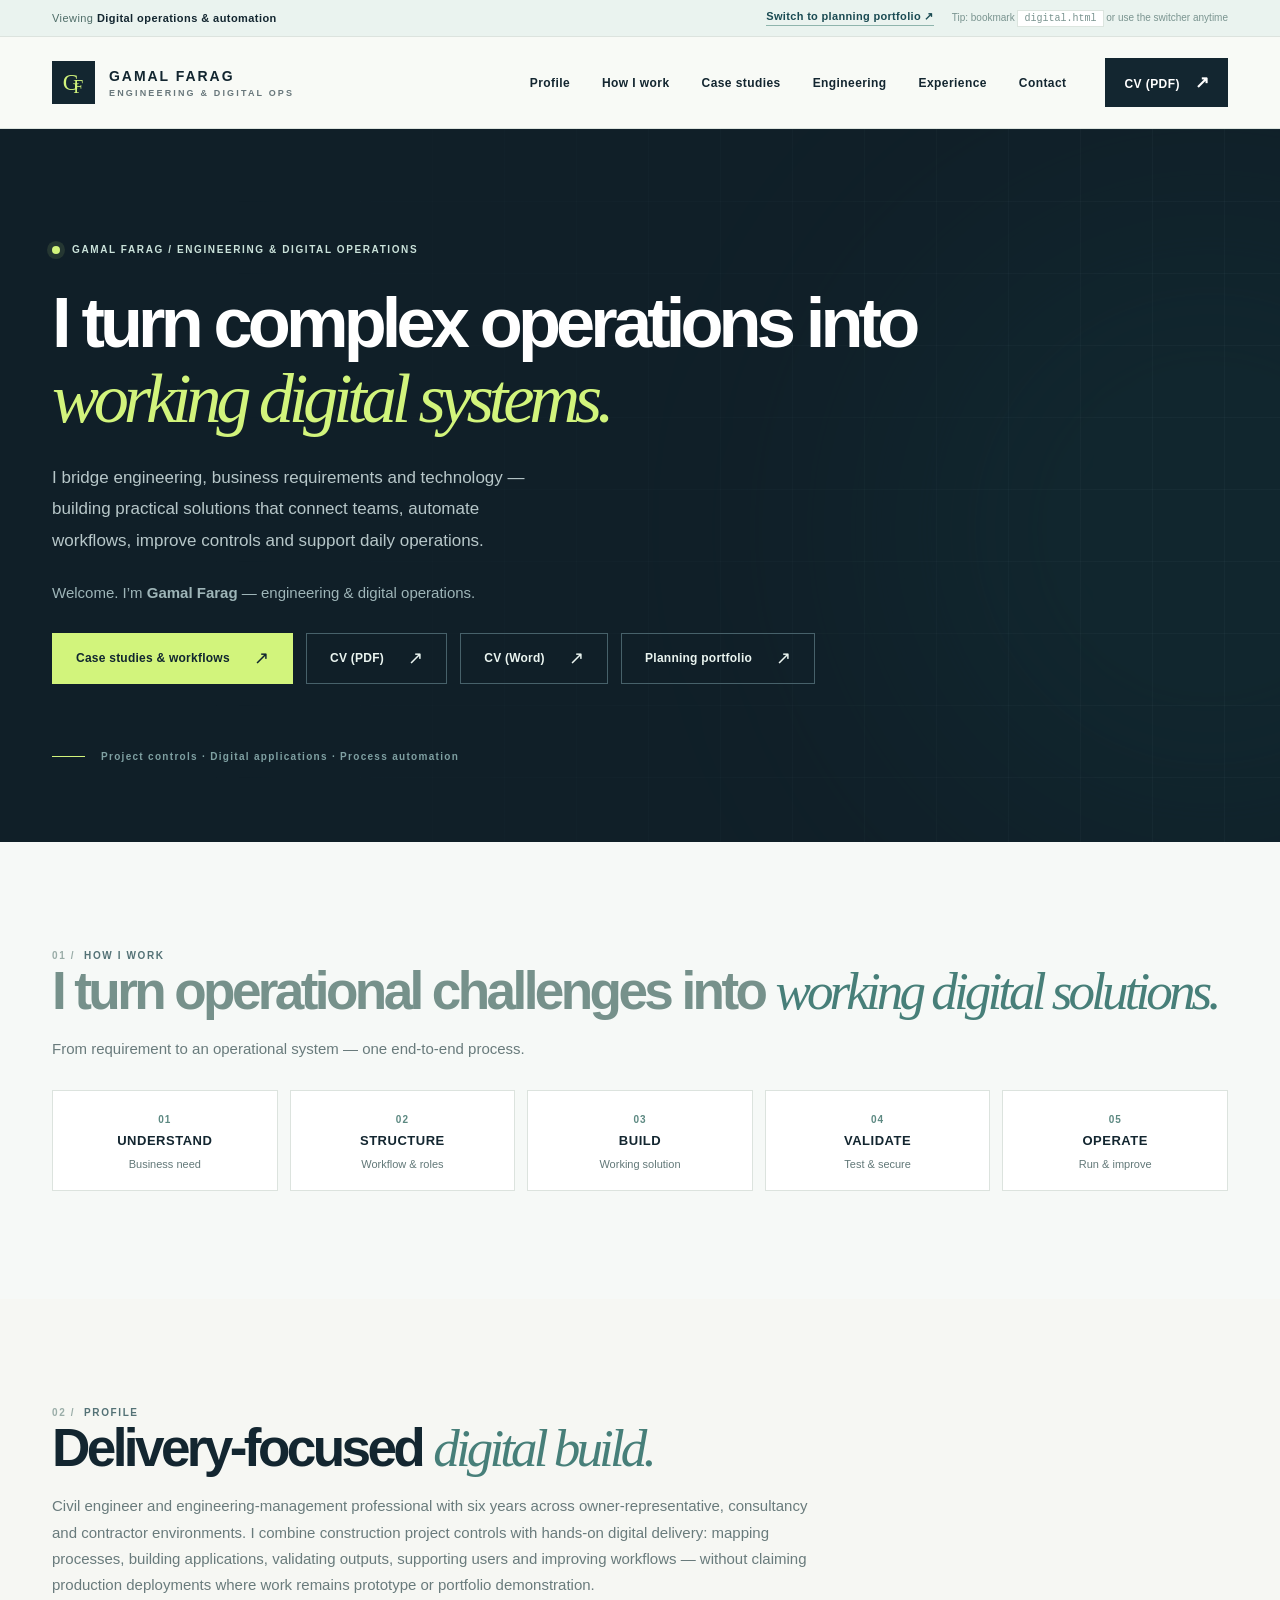
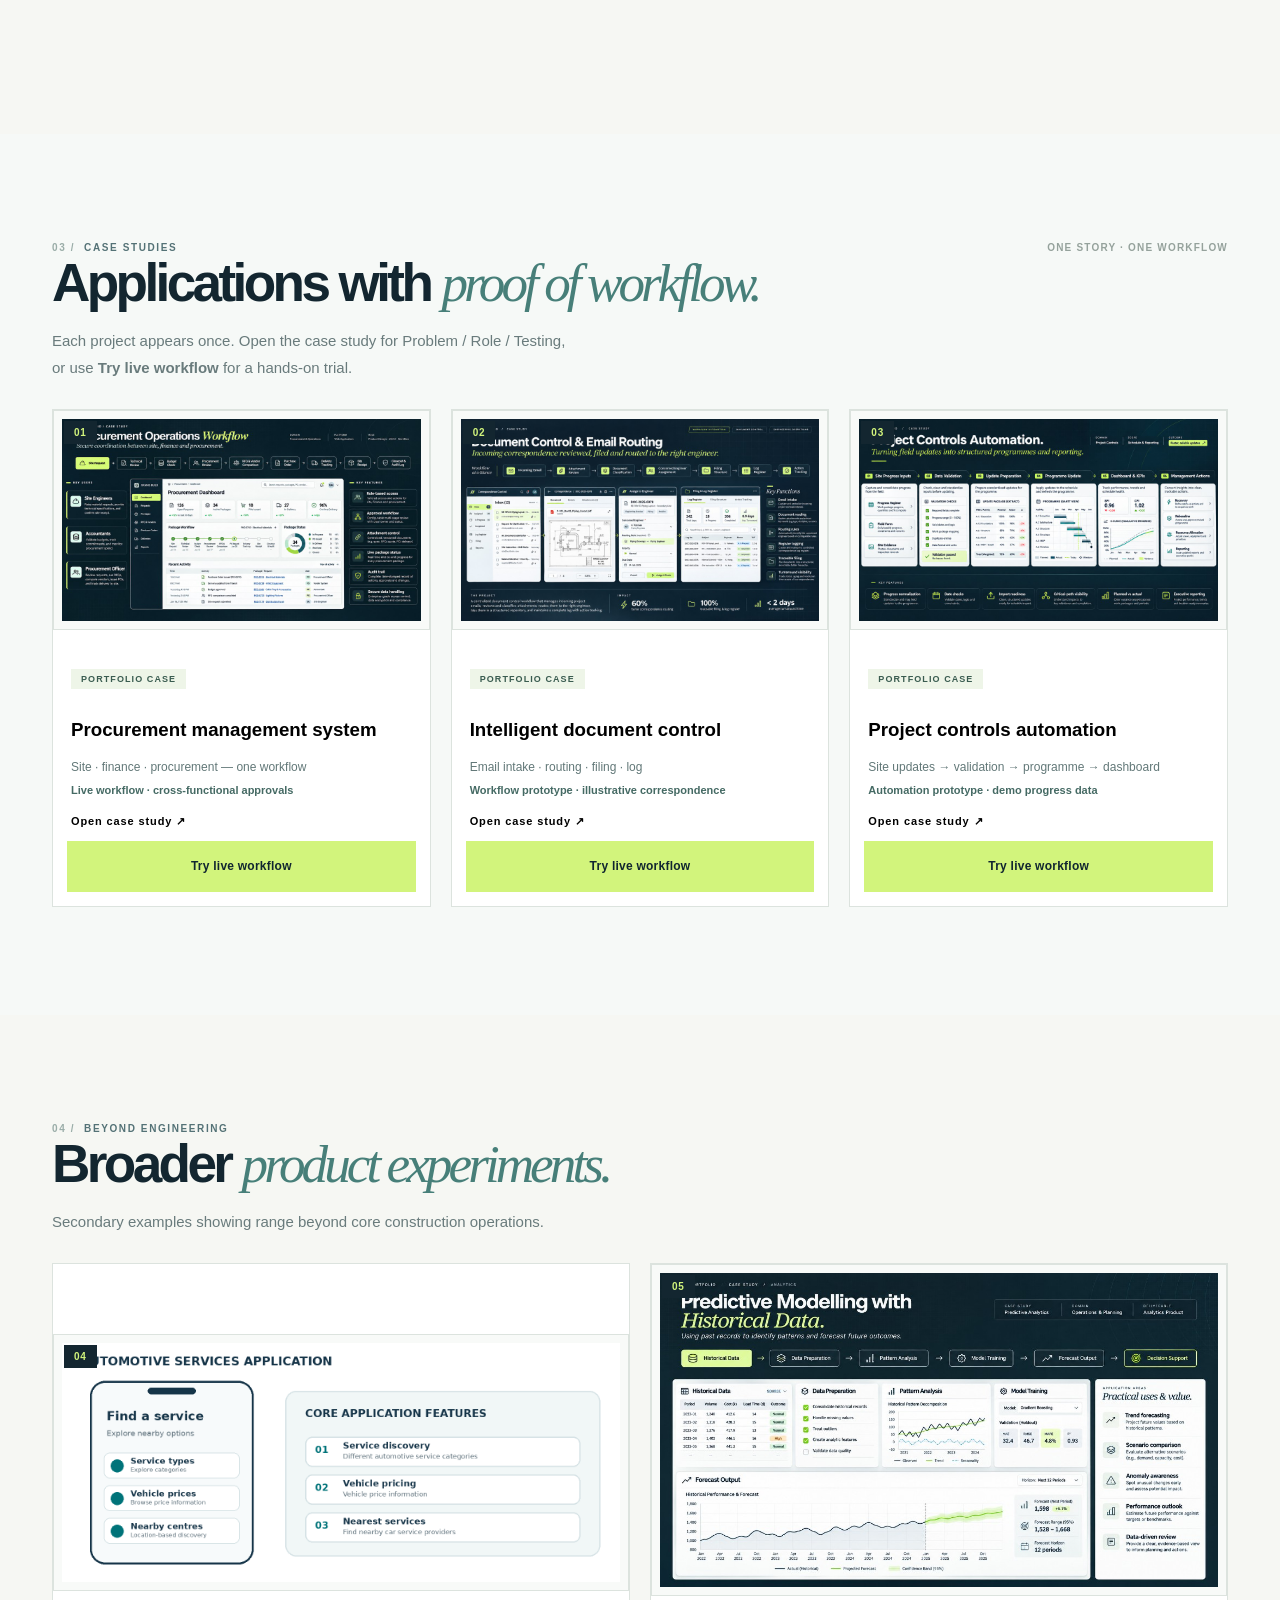
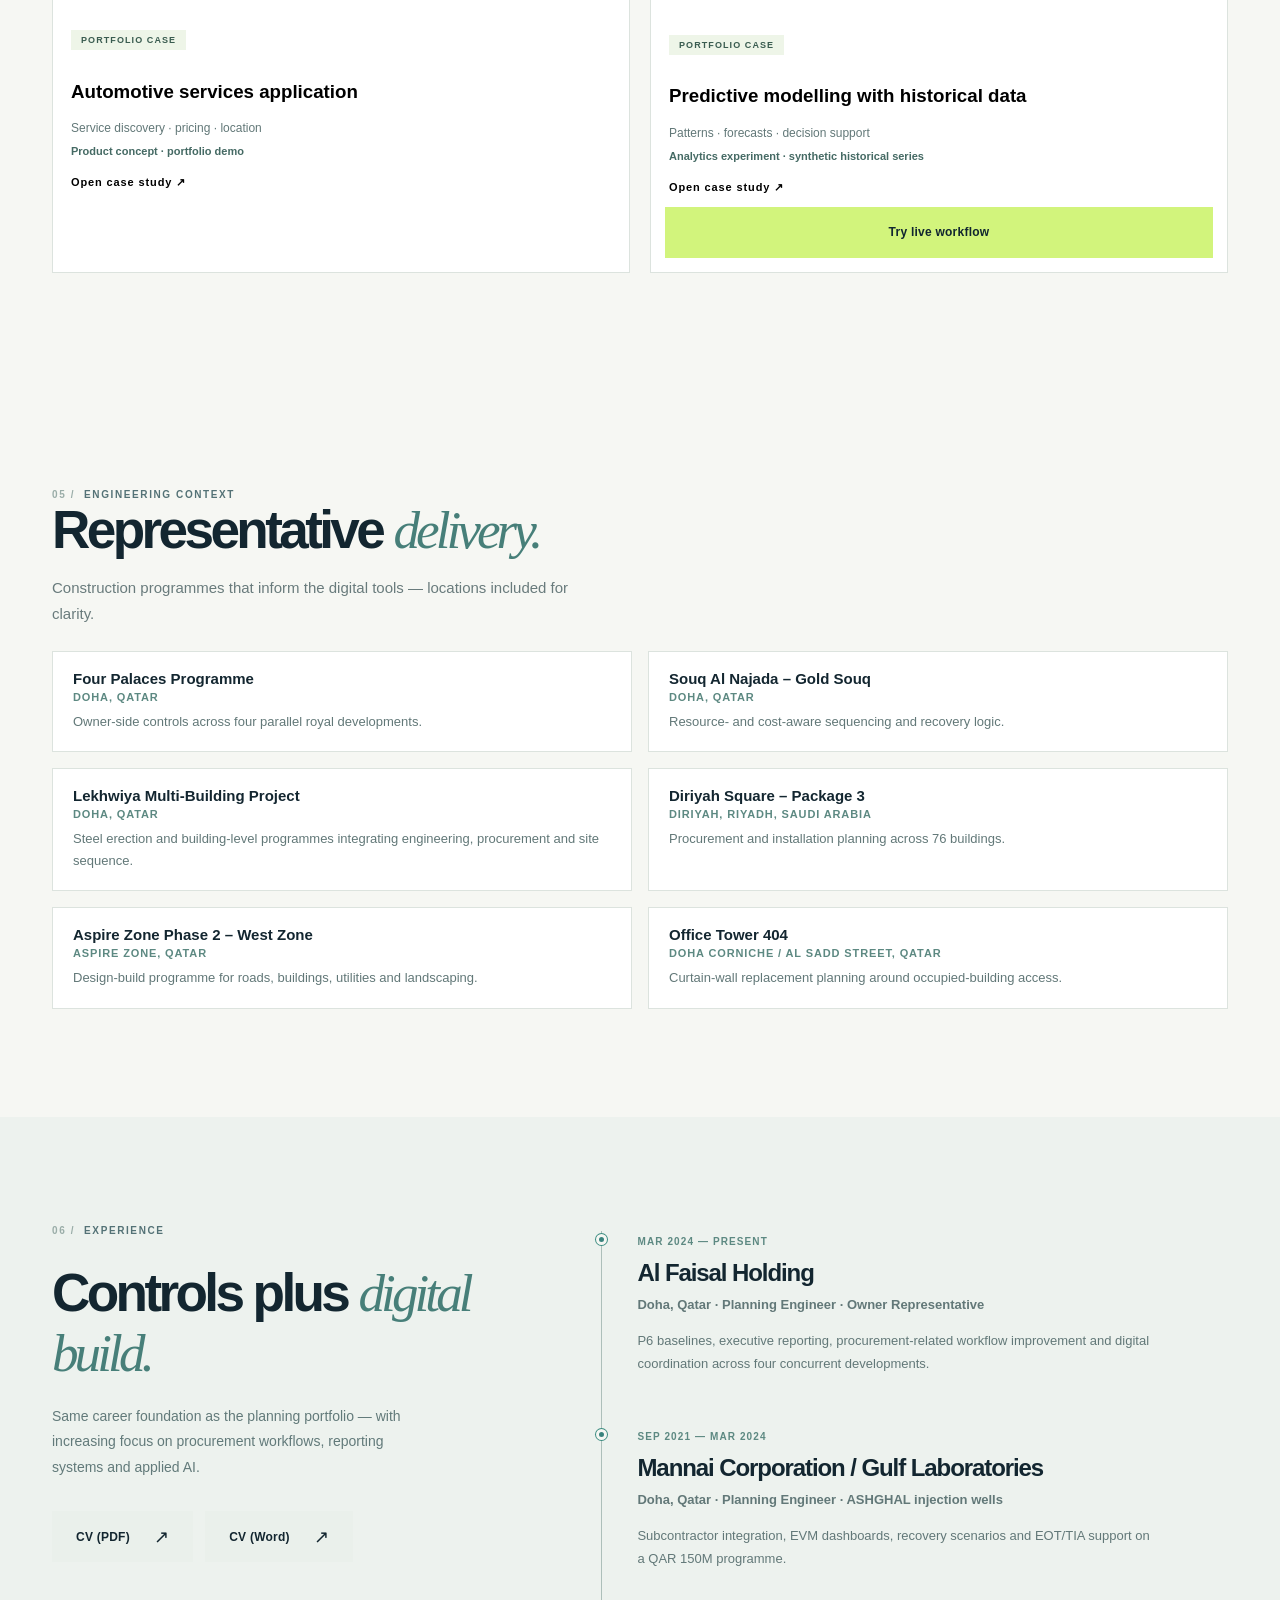
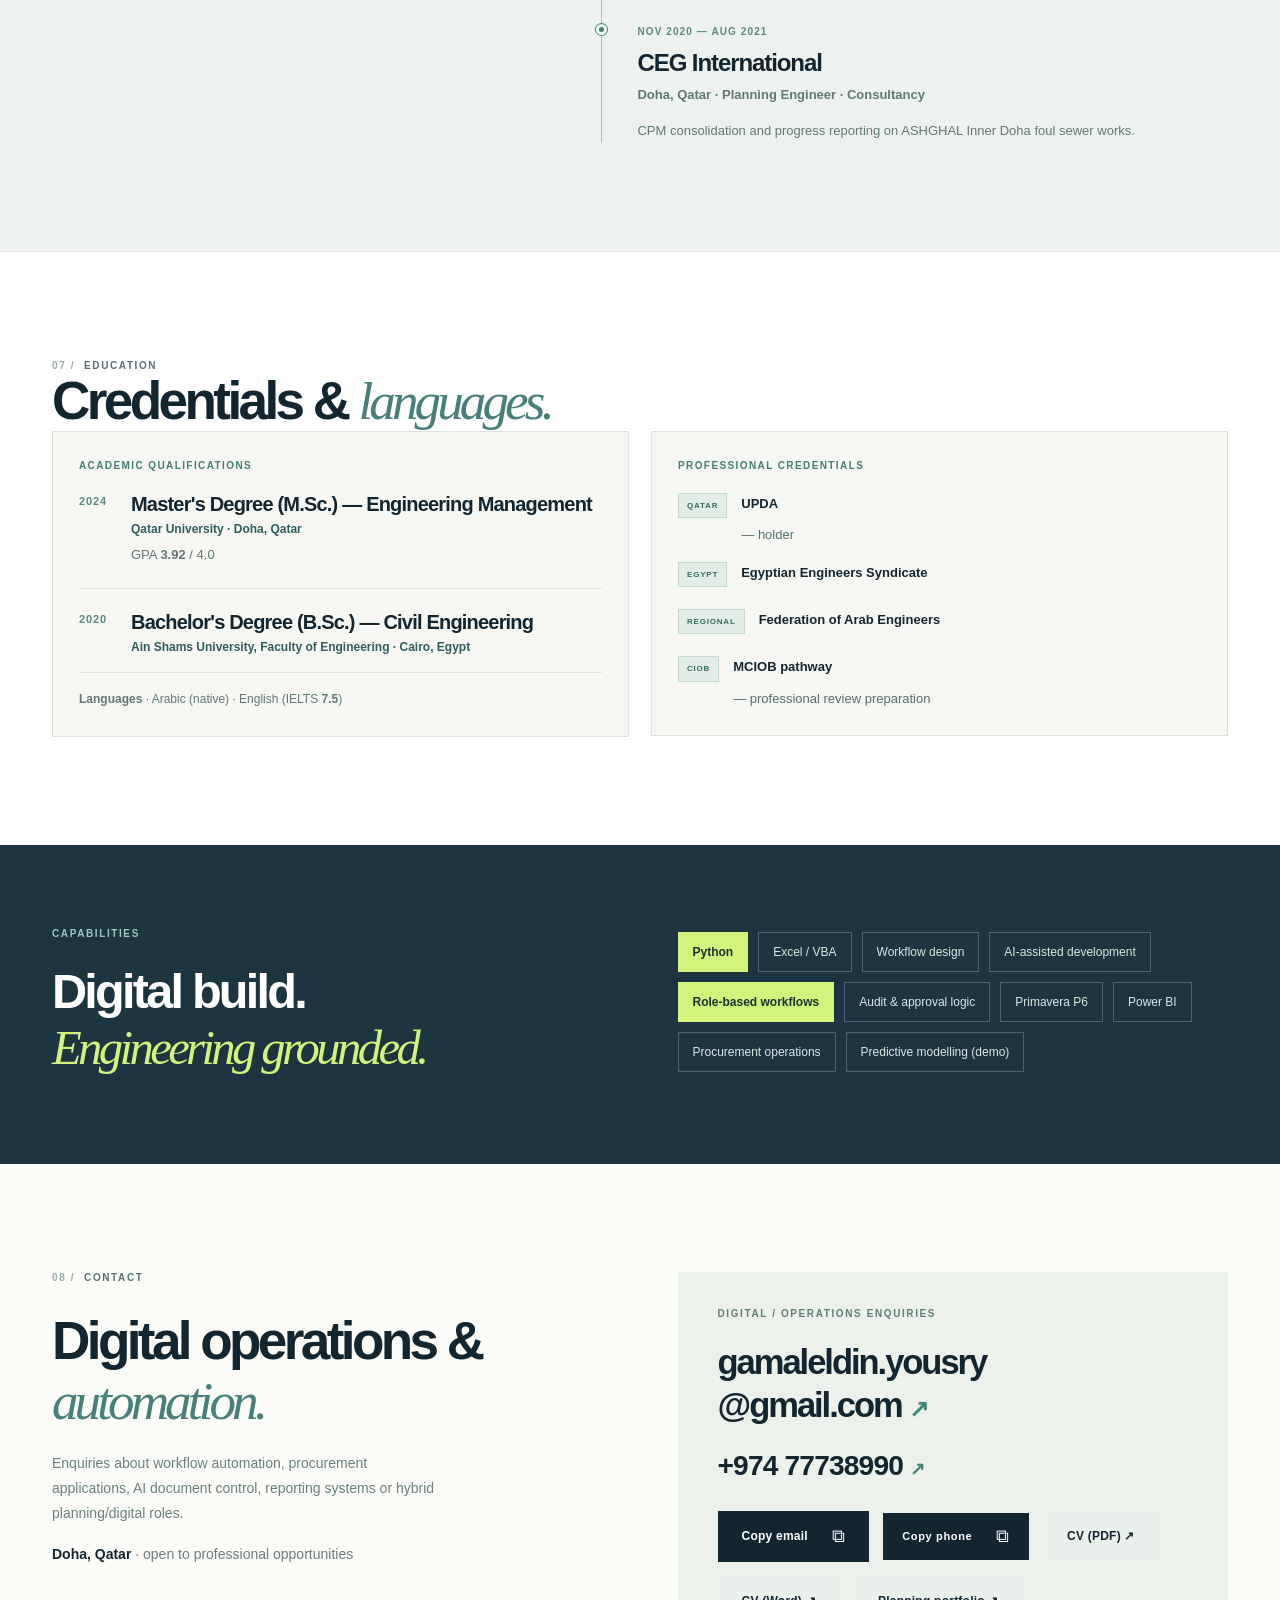
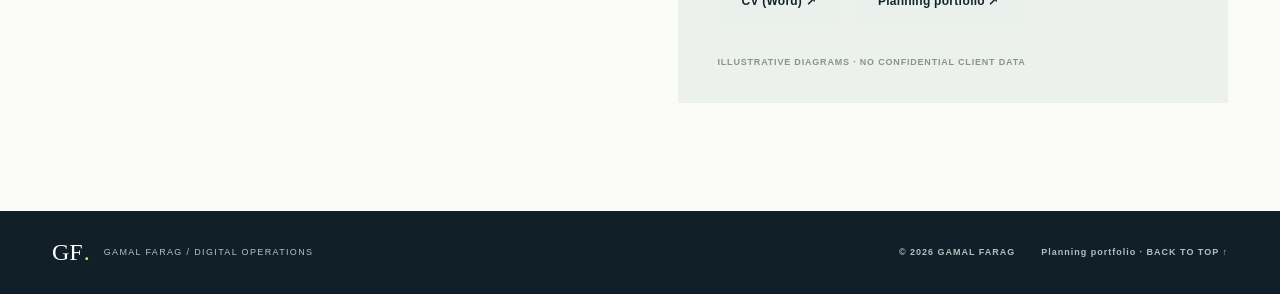
==== commit 7c18edaf: "Remove demo labeling from interactive workflows and add live narrative engine. Co-authored-by: Curso" ====
--- a/digital.html
+++ b/digital.html
@@ -12,10 +12,11 @@
   <title>Gamal Farag — Digital Operations &amp; Automation Portfolio</title>
   <link rel="icon" type="image/svg+xml" href="assets/favicon.svg"/>
   <link rel="canonical" href="https://gamaleldinyousryibrahimfarag.github.io/gamal-portfolio/digital.html"/>
-  <link rel="stylesheet" href="styles.css?v=20261112"/>
-  <script defer src="digital-data.js?v=20261112"></script>
-  <script defer src="digital-demos.js?v=20261112"></script>
-  <script defer src="digital.js?v=20261112"></script>
+  <link rel="stylesheet" href="styles.css?v=20261117"/>
+  <script defer src="digital-data.js?v=20261117"></script>
+  <script defer src="digital-demo-engine.js?v=20261117"></script>
+  <script defer src="digital-demos.js?v=20261117"></script>
+  <script defer src="digital.js?v=20261117"></script>
 </head>
 <body class="digital-page">
   <a class="skip-link" href="#main">Skip to content</a>
@@ -54,7 +55,7 @@
           <p class="hero-intro">I bridge engineering, business requirements and technology — building practical solutions that connect teams, automate workflows, improve controls and support daily operations.</p>
           <p class="hero-sub">Welcome. I’m <strong>Gamal Farag</strong> — engineering &amp; digital operations.</p>
           <div class="hero-actions">
-            <a class="btn btn-lime" href="#case-studies">Case studies &amp; live demos <span aria-hidden="true">↗</span></a>
+            <a class="btn btn-lime" href="#case-studies">Case studies &amp; workflows <span aria-hidden="true">↗</span></a>
             <a class="btn btn-outline" href="assets/Gamal_Farag_Digital_Operations_CV.pdf" target="_blank" rel="noopener">CV (PDF) <span aria-hidden="true">↗</span></a>
             <a class="btn btn-outline" href="assets/Gamal_Farag_Digital_Operations_CV.docx" download>CV (Word) <span aria-hidden="true">↗</span></a>
             <a class="btn btn-outline" href="index.html">Planning portfolio <span aria-hidden="true">↗</span></a>
@@ -83,9 +84,9 @@
 
     <section class="section digital-section digital-section--soft" id="case-studies" aria-labelledby="case-studies-title">
       <div class="shell">
-        <div class="section-topline"><div class="section-tag"><span class="tag-num">03 /</span> CASE STUDIES</div><span class="section-side-note">ONE STORY · ONE DEMO</span></div>
+        <div class="section-topline"><div class="section-tag"><span class="tag-num">03 /</span> CASE STUDIES</div><span class="section-side-note">ONE STORY · ONE WORKFLOW</span></div>
         <h2 class="section-heading" id="case-studies-title">Applications with <em>proof of workflow.</em></h2>
-        <p class="section-subtitle">Each project appears once. Open the case study for Problem / Role / Testing, or use <strong>Try workflow demo</strong> for a live trial with demo data.</p>
+        <p class="section-subtitle">Each project appears once. Open the case study for Problem / Role / Testing, or use <strong>Try live workflow</strong> for a hands-on trial.</p>
         <div class="digital-cases-grid" id="digital-primary-cases"></div>
       </div>
     </section>
@@ -186,17 +187,16 @@
   <dialog class="digital-case-dialog" id="digital-case-dialog" aria-labelledby="digital-case-title">
     <div class="digital-dialog-scroll">
       <div class="digital-dialog-top">
-        <span>CASE STUDY / DEMO TRIAL</span>
+        <span>CASE STUDY</span>
         <button type="button" class="dialog-close" id="digital-case-close" aria-label="Close">×</button>
       </div>
       <div class="digital-dialog-body">
-        <p class="demo-data-tag">Synthetic demo data · portfolio illustration</p>
         <h2 id="digital-case-title"></h2>
         <p class="digital-case-dialog-sub" id="digital-case-subtitle"></p>
         <p class="digital-case-status" id="digital-case-status"></p>
         <div class="digital-case-tabs">
           <button type="button" class="digital-case-tab active" id="digital-tab-overview">Overview</button>
-          <button type="button" class="digital-case-tab" id="digital-tab-demo">Interactive demo</button>
+          <button type="button" class="digital-case-tab" id="digital-tab-demo">Interactive workflow</button>
         </div>
         <div id="digital-panel-overview">
           <figure class="digital-case-visual" id="digital-case-visual"></figure>
--- a/styles.css
+++ b/styles.css
@@ -65,5 +65,9 @@
 .how-i-work-steps{display:grid;grid-template-columns:repeat(5,1fr);gap:12px;margin-top:28px}.how-work-step{border:1px solid var(--line);background:#fff;padding:18px 14px;text-align:center}.how-work-num{display:inline-block;font-size:10px;font-weight:800;letter-spacing:.1em;color:#5d8982;margin-bottom:8px}.how-work-step strong{display:block;font-size:13px;margin-bottom:6px;text-transform:uppercase;letter-spacing:.04em}.how-work-step small{font-size:11px;color:#627878;line-height:1.5}
 .digital-cases-grid{display:grid;grid-template-columns:repeat(3,1fr);gap:20px;margin-top:28px}.digital-cases-grid--beyond{grid-template-columns:repeat(2,1fr)}.digital-case-card{border:1px solid var(--line);background:#fff;display:flex;flex-direction:column}.digital-case-button{appearance:none;border:0;background:transparent;padding:0;text-align:left;cursor:pointer;width:100%;flex:1}.digital-case-visual{position:relative;display:block;border-bottom:1px solid var(--line)}.digital-case-visual img{width:100%;height:auto;display:block}.digital-case-body{padding:18px 18px 12px;display:block}.digital-case-sub{font-size:12px;color:#627878;margin:0 0 8px}.digital-case-status{font-size:11px;font-weight:700;color:#456a64;margin:0 0 12px;line-height:1.5}.digital-case-cta{font-size:11px;font-weight:800;letter-spacing:.08em}.digital-try-demo{margin:0 14px 14px;width:calc(100% - 28px)}
 .demo-data-tag{display:inline-block;font-size:9px;font-weight:800;letter-spacing:.12em;text-transform:uppercase;background:#eef5e8;color:#3a5c50;padding:5px 10px;margin-bottom:12px}
-.digital-case-dialog{width:min(960px,96vw);max-height:94vh;padding:0;border:0}.digital-case-dialog::backdrop{background:rgba(7,20,26,.82)}.digital-dialog-scroll{max-height:94vh;overflow:auto;background:#fff}.digital-dialog-top{display:flex;justify-content:space-between;align-items:center;padding:0 22px;height:54px;border-bottom:1px solid var(--line);font-size:10px;font-weight:800;letter-spacing:.14em}.digital-dialog-body{padding:28px 26px 32px}.digital-case-dialog-sub{color:#627878;margin:0 0 8px}.digital-case-tabs{display:flex;gap:8px;margin:20px 0 18px}.digital-case-tab{appearance:none;border:1px solid var(--line);background:#f6f9f7;padding:10px 16px;font-size:11px;font-weight:800;cursor:pointer}.digital-case-tab.active{background:var(--ink);color:#fff;border-color:var(--ink)}.digital-case-visual{margin:0 0 20px;border:1px solid var(--line);padding:8px;background:#f8faf8}.digital-case-visual img{width:100%;height:auto}.digital-case-meta{display:grid;gap:18px}.digital-case-meta h4{margin:0 0 6px;font-size:11px;text-transform:uppercase;letter-spacing:.12em;color:#5d8982}.digital-case-meta p,.digital-case-meta li{font-size:13px;line-height:1.75;color:#556e6e}.demo-badge{margin:0 0 16px}.demo-badge span{background:#1a3a42;color:var(--lime);font-size:10px;font-weight:800;letter-spacing:.12em;padding:6px 12px}.demo-hint{font-size:12px;color:#627878;line-height:1.6;margin:12px 0 0}.demo-success{color:#2d5a4a;font-size:13px;font-weight:700}.demo-toolbar{display:flex;flex-wrap:wrap;gap:12px;align-items:center;margin-bottom:16px}.demo-toolbar select{margin-left:8px;padding:6px 8px}.demo-pkg-id{font-size:12px;font-weight:700;color:#315d5d}.demo-stage-track{display:flex;flex-wrap:wrap;gap:6px;align-items:center;margin-bottom:18px}.demo-stage{font-size:9px;font-weight:800;letter-spacing:.06em;padding:6px 8px;border:1px solid #dce5df;background:#f8faf8;text-transform:uppercase}.demo-stage.done{background:#e8f5ee;border-color:#8fbf9f}.demo-stage.active{background:var(--lime);border-color:var(--lime);color:#112630}.demo-stage-arrow{color:#9ab5ad;font-size:10px}.demo-panel{border:1px solid var(--line);padding:16px;margin-bottom:16px}.demo-panel h4,.demo-audit h4{margin:0 0 10px;font-size:12px;text-transform:uppercase;letter-spacing:.08em;color:#5d8982}.demo-actions{display:flex;flex-wrap:wrap;gap:10px;margin-top:12px}.demo-btn{min-height:42px!important;padding:0 16px!important;gap:8px!important}.demo-audit ul{list-style:none;margin:0;padding:0;max-height:160px;overflow:auto;border:1px solid var(--line)}.demo-audit li{font-size:12px;padding:10px 12px;border-bottom:1px solid #eef2ef;line-height:1.5}.demo-audit time{color:#7a9490;margin-right:6px}.demo-doc-layout{display:grid;grid-template-columns:1fr 1.2fr;gap:16px;margin-bottom:16px}.demo-inbox ul{list-style:none;margin:8px 0 0;padding:0}.demo-inbox-item{width:100%;text-align:left;padding:10px 12px;border:1px solid var(--line);background:#fff;margin-bottom:8px;cursor:pointer;font-size:12px}.demo-inbox-item:hover{background:#f6f9f7}.demo-doc-detail{border:1px solid var(--line);padding:14px;min-height:180px}.demo-log-table{width:100%;border-collapse:collapse;font-size:12px}.demo-log-table th,.demo-log-table td{border:1px solid var(--line);padding:8px 10px;text-align:left}.demo-log-table .pass{color:#2d6a4a;font-weight:700}.demo-log-table .review{color:#b45309;font-weight:700}.demo-step-tabs{display:flex;flex-wrap:wrap;gap:8px;margin-bottom:14px}.demo-tab{border:1px solid var(--line);background:#fff;padding:8px 12px;font-size:11px;font-weight:700;cursor:pointer}.demo-tab.active{background:var(--ink);color:#fff}.demo-kpi-row{display:grid;grid-template-columns:repeat(4,1fr);gap:10px;margin-top:12px}.demo-kpi-row div{border:1px solid var(--line);padding:12px;background:#f8faf8}.demo-kpi-row small{display:block;font-size:9px;letter-spacing:.1em;text-transform:uppercase;color:#7a9490;margin-bottom:6px}.demo-kpi-row strong{font-size:22px;letter-spacing:-.04em}
-@media(max-width:900px){.how-i-work-steps,.digital-cases-grid,.digital-cases-grid--beyond{grid-template-columns:1fr}.demo-doc-layout{grid-template-columns:1fr}.demo-kpi-row{grid-template-columns:repeat(2,1fr)}}
+.digital-case-dialog{width:min(1040px,96vw);max-height:94vh;padding:0;border:0}.digital-case-dialog::backdrop{background:rgba(7,20,26,.82)}.digital-dialog-scroll{max-height:94vh;overflow:auto;background:#fff}.digital-dialog-top{display:flex;justify-content:space-between;align-items:center;padding:0 22px;height:54px;border-bottom:1px solid var(--line);font-size:10px;font-weight:800;letter-spacing:.14em}.digital-dialog-body{padding:28px 26px 32px}.digital-case-dialog-sub{color:#627878;margin:0 0 8px}.digital-case-tabs{display:flex;gap:8px;margin:20px 0 18px}.digital-case-tab{appearance:none;border:1px solid var(--line);background:#f6f9f7;padding:10px 16px;font-size:11px;font-weight:800;cursor:pointer}.digital-case-tab.active{background:var(--ink);color:#fff;border-color:var(--ink)}.digital-case-visual{margin:0 0 20px;border:1px solid var(--line);padding:8px;background:#f8faf8}.digital-case-visual img{width:100%;height:auto}.digital-case-meta{display:grid;gap:18px}.digital-case-meta h4{margin:0 0 6px;font-size:11px;text-transform:uppercase;letter-spacing:.12em;color:#5d8982}.digital-case-meta p,.digital-case-meta li{font-size:13px;line-height:1.75;color:#556e6e}.demo-badge{margin:0 0 16px}.demo-badge span{background:#1a3a42;color:var(--lime);font-size:10px;font-weight:800;letter-spacing:.12em;padding:6px 12px}.demo-hint{font-size:12px;color:#627878;line-height:1.6;margin:12px 0 0}.demo-success{color:#2d5a4a;font-size:13px;font-weight:700}.demo-toolbar{display:flex;flex-wrap:wrap;gap:12px;align-items:center;margin-bottom:16px}.demo-toolbar select{margin-left:8px;padding:6px 8px}.demo-pkg-id{font-size:12px;font-weight:700;color:#315d5d}.demo-stage-track{display:flex;flex-wrap:wrap;gap:6px;align-items:center;margin-bottom:18px}.demo-stage{font-size:9px;font-weight:800;letter-spacing:.06em;padding:6px 8px;border:1px solid #dce5df;background:#f8faf8;text-transform:uppercase}.demo-stage.done{background:#e8f5ee;border-color:#8fbf9f}.demo-stage.active{background:var(--lime);border-color:var(--lime);color:#112630}.demo-stage-arrow{color:#9ab5ad;font-size:10px}.demo-panel{border:1px solid var(--line);padding:16px;margin-bottom:16px}.demo-panel h4,.demo-audit h4{margin:0 0 10px;font-size:12px;text-transform:uppercase;letter-spacing:.08em;color:#5d8982}.demo-actions{display:flex;flex-wrap:wrap;gap:10px;margin-top:12px}.demo-btn{min-height:42px!important;padding:0 16px!important;gap:8px!important}.demo-audit ul{list-style:none;margin:0;padding:0;max-height:160px;overflow:auto;border:1px solid var(--line)}.demo-audit li{font-size:12px;padding:10px 12px;border-bottom:1px solid #eef2ef;line-height:1.5}.demo-audit time{color:#7a9490;margin-right:6px}.demo-doc-layout{display:grid;grid-template-columns:1fr 1.2fr;gap:16px;margin-bottom:16px}.demo-inbox ul{list-style:none;margin:8px 0 0;padding:0}.demo-inbox-item{width:100%;text-align:left;padding:10px 12px;border:1px solid var(--line);background:#fff;margin-bottom:8px;cursor:pointer;font-size:12px}.demo-inbox-item:hover{background:#f6f9f7}.demo-doc-detail{border:1px solid var(--line);padding:14px;min-height:180px}.demo-log-table{width:100%;border-collapse:collapse;font-size:12px}.demo-log-table th,.demo-log-table td{border:1px solid var(--line);padding:8px 10px;text-align:left}.demo-log-table .pass{color:#2d6a4a;font-weight:700}.demo-log-table .review{color:#b45309;font-weight:700}.demo-step-tabs{display:flex;flex-wrap:wrap;gap:8px;margin-bottom:14px}.demo-tab{border:1px solid var(--line);background:#fff;padding:8px 12px;font-size:11px;font-weight:700;cursor:pointer}.demo-tab.active{background:var(--ink);color:#fff}.demo-kpi-row{display:grid;grid-template-columns:repeat(4,1fr);gap:10px;margin-top:12px}.demo-kpi-row div{border:1px solid var(--line);padding:12px;background:#f8faf8}.demo-kpi-row small{display:block;font-size:9px;letter-spacing:.1em;text-transform:uppercase;color:#7a9490;margin-bottom:6px}.demo-kpi-row strong{font-size:22px;letter-spacing:-.04em}
+@media(max-width:900px){.how-i-work-steps,.digital-cases-grid,.digital-cases-grid--beyond{grid-template-columns:1fr}.demo-doc-layout,.demo-split,.demo-p6-layout{grid-template-columns:1fr}.demo-kpi-row{grid-template-columns:repeat(2,1fr)}}
+
+/* Enhanced demo app shell */
+.demo-app{border:1px solid var(--line);background:#fafcfb;margin-top:8px}.demo-app-header{display:flex;justify-content:space-between;align-items:center;padding:14px 18px;background:var(--ink);color:#fff}.demo-app-header strong{display:block;font-size:13px;letter-spacing:.06em}.demo-app-header span{font-size:11px;color:#a9d4ce}.demo-app-env{font-size:9px;font-weight:800;letter-spacing:.14em;padding:5px 10px;border:1px solid #4a6a72;color:var(--lime)}.demo-app-body{padding:18px}.demo-toast{position:sticky;top:0;z-index:2;background:#1a3a42;color:var(--lime);font-size:12px;font-weight:700;padding:10px 14px;margin:0 0 12px;opacity:0;transform:translateY(-6px);transition:.25s}.demo-toast.show{opacity:1;transform:translateY(0)}.demo-kpi-strip{display:grid;grid-template-columns:repeat(4,1fr);gap:10px;margin-bottom:16px}.demo-kpi-strip div{border:1px solid var(--line);background:#fff;padding:10px 12px}.demo-kpi-strip small{display:block;font-size:9px;text-transform:uppercase;letter-spacing:.08em;color:#7a9490;margin-bottom:4px}.demo-kpi-strip strong{font-size:20px;letter-spacing:-.03em}.demo-label{display:block;font-size:9px;font-weight:800;letter-spacing:.12em;text-transform:uppercase;color:#7a9490;margin-bottom:6px}.demo-role-cards{display:flex;flex-wrap:wrap;gap:8px;margin-top:8px}.demo-role-card{display:flex;align-items:center;gap:8px;border:1px solid var(--line);background:#fff;padding:8px 12px;font-size:11px;font-weight:700;cursor:pointer}.demo-role-card.active{border-color:var(--ink);background:#eef5f2;box-shadow:0 0 0 1px var(--ink)}.demo-avatar{width:28px;height:28px;border-radius:50%;background:var(--lime);color:#112630;display:grid;place-items:center;font-size:10px;font-weight:800}.demo-split{display:grid;grid-template-columns:1.35fr .85fr;gap:16px}.demo-progress-wrap{margin-bottom:14px}.demo-progress-label{display:flex;justify-content:space-between;font-size:11px;margin-bottom:6px;color:#556e6e}.demo-progress-bar{height:8px;background:#e8eeeb;border-radius:99px;overflow:hidden}.demo-progress-bar i{display:block;height:100%;background:linear-gradient(90deg,#8fbf9f,var(--lime));transition:width .35s ease}.demo-stage-track--rich .demo-stage{display:inline-flex;align-items:center;gap:6px;padding:8px 10px;font-size:8px}.demo-stage-track--rich .demo-stage i{font-style:normal;width:18px;height:18px;border-radius:50%;background:#e8eeeb;display:grid;place-items:center;font-size:9px;font-weight:800}.demo-stage-track--rich .demo-stage.active i,.demo-stage-track--rich .demo-stage.done i{background:var(--lime);color:#112630}.demo-panel--rich{margin-top:14px}.demo-task-text{font-size:14px;line-height:1.65;color:#445f5f;margin:0 0 12px}.demo-chip{display:inline-block;font-size:9px;font-weight:800;letter-spacing:.08em;text-transform:uppercase;padding:4px 8px;border:1px solid #dce5df;background:#f6f9f7}.demo-chip--ok{border-color:#8fbf9f;background:#e8f5ee;color:#2d5a4a}.demo-chip--wait{border-color:#d4c48a;background:#f5f0e4;color:#7a5c20}.demo-package-card,.demo-security-note{border:1px solid var(--line);padding:14px;background:#fff;margin-bottom:12px}.demo-dl-compact{margin:0;display:grid;gap:8px}.demo-dl-compact dt{font-size:9px;font-weight:800;text-transform:uppercase;color:#7a9490}.demo-dl-compact dd{margin:0;font-size:12px;color:#445f5f}.demo-security-note ul{margin:8px 0 0;padding-left:16px;font-size:12px;color:#627878;line-height:1.6}.demo-audit--rich ul{max-height:200px}.demo-audit-badge{font-size:8px;font-weight:800;letter-spacing:.08em;text-transform:uppercase;padding:2px 6px;background:#eef2ef;margin:0 4px}.demo-audit-approve .demo-audit-badge{background:#e8f5ee}.demo-audit-submit .demo-audit-badge{background:#e8f0f5}.demo-flow-steps{display:flex;flex-wrap:wrap;gap:8px;margin-bottom:16px}.demo-flow-step{font-size:10px;font-weight:800;letter-spacing:.06em;padding:8px 12px;border:1px solid var(--line);background:#fff;text-transform:uppercase}.demo-flow-step.active{background:var(--ink);color:#fff;border-color:var(--ink)}.demo-flow-step.done{background:#e8f5ee;border-color:#8fbf9f}.demo-inbox--rich{border:1px solid var(--line);background:#fff;padding:12px}.demo-inbox-head{display:flex;justify-content:space-between;align-items:center;margin-bottom:10px}.demo-inbox-head h4{margin:0;font-size:12px;text-transform:uppercase;letter-spacing:.08em;color:#5d8982}.demo-inbox-subj{display:block;font-size:12px;font-weight:700;margin-bottom:4px}.demo-inbox-meta{font-size:10px;color:#7a9490}.demo-inbox-item.is-done{opacity:.45;cursor:not-allowed}.demo-doc-detail--rich{min-height:280px;border:1px solid var(--line);padding:16px;background:#fff}.demo-email-header h4{margin:0 0 6px;font-size:15px}.demo-email-from{font-size:12px;color:#627878;margin:0 0 10px}.demo-classify-grid{display:grid;grid-template-columns:1fr 1fr;gap:12px;margin:16px 0}.demo-classify-grid code{font-size:10px;word-break:break-all}.demo-status-pill{font-size:10px;font-weight:800;padding:3px 8px;background:#e8f5ee;color:#2d5a4a}.demo-step-tabs--rich .demo-tab{display:inline-flex;align-items:center;gap:8px}.demo-step-tabs--rich .demo-tab span{width:22px;height:22px;border-radius:50%;background:#e8eeeb;display:grid;place-items:center;font-size:10px}.demo-step-tabs--rich .demo-tab.active span,.demo-step-tabs--rich .demo-tab.done span{background:var(--lime);color:#112630}.demo-p6-layout{display:grid;grid-template-columns:1.2fr .8fr;gap:16px;margin-top:14px}.demo-p6-aside{border:1px solid var(--line);padding:14px;background:#fff;font-size:12px;color:#627878}.demo-p6-aside h4{margin:0 0 10px;font-size:11px;text-transform:uppercase;letter-spacing:.08em;color:#5d8982}.demo-checklist{margin:0;padding-left:16px;line-height:1.7}.demo-checklist .warn{color:#b45309}.demo-file-chip{display:inline-flex;align-items:center;gap:10px;border:1px solid var(--line);padding:10px 14px;margin-bottom:14px;background:#fff;font-size:12px;font-weight:700}.demo-file-icon{background:var(--ink);color:var(--lime);font-size:9px;padding:4px 6px;font-weight:800}.demo-export-card{border:1px solid var(--line);padding:16px;background:#fff;margin-bottom:14px}.demo-export-card ul{margin:10px 0;padding-left:18px;font-size:12px;line-height:1.7}.demo-spark{width:100%;height:auto;margin-bottom:14px;border:1px solid var(--line);background:#fff}.demo-variance{color:#b45309!important}.demo-pred-controls{display:flex;flex-wrap:wrap;gap:16px;align-items:center;margin-bottom:14px}.demo-range-label{font-size:12px;color:#556e6e}.demo-range-label input{display:block;width:100%;max-width:280px;margin-top:8px}.demo-pred-chart-wrap{border:1px solid var(--line);padding:8px;background:#fff;margin-bottom:14px}.demo-pred-chart-wrap canvas{width:100%;height:auto;display:block}
+.demo-live-panel{border:1px solid var(--line);background:#fff;padding:14px 16px;margin:0 0 16px;box-shadow:0 4px 20px rgba(16,31,40,.04)}.demo-live-head{display:flex;justify-content:space-between;align-items:center;margin-bottom:10px;gap:12px}.demo-live-status{display:flex;align-items:center;gap:10px;font-size:11px;font-weight:700;color:#456a64;min-width:0}.demo-live-label{overflow:hidden;text-overflow:ellipsis;white-space:nowrap}.demo-live-dot{width:10px;height:10px;border-radius:50%;background:#c5d9d0;flex-shrink:0}.demo-live-dot.is-live{background:var(--lime);box-shadow:0 0 0 4px rgba(208,244,124,.25);animation:demo-live-pulse 1.2s ease infinite}.demo-live-dot.is-pause{background:#d4c48a}.demo-live-dot.is-done{background:#8fbf9f}.demo-live-pct strong{font-size:28px;letter-spacing:-.05em;color:var(--ink)}.demo-live-track{height:10px;background:#e8eeeb;border-radius:99px;overflow:hidden;margin-bottom:8px}.demo-live-fill{display:block;height:100%;width:0;background:linear-gradient(90deg,#5d8982,var(--lime));transition:width .08s linear}.demo-live-step{font-size:12px;color:#627878;margin:0 0 12px;min-height:1.4em}.demo-live-narrative{border:1px solid #dce5df;background:linear-gradient(180deg,#f8faf8,#fff);padding:12px 14px;margin:0 0 14px}.demo-narrative-label{display:block;font-size:9px;font-weight:800;letter-spacing:.14em;text-transform:uppercase;color:#5d8982;margin-bottom:8px}.demo-narrative-wrap{display:flex;align-items:flex-end;gap:2px;min-height:4.5em;max-height:11em;overflow:auto}.demo-narrative-text{margin:0;font-family:Georgia,'Times New Roman',serif;font-size:14px;line-height:1.65;color:#2a4548;white-space:pre-wrap;flex:1}.demo-narrative-cursor{display:inline-block;width:8px;height:1.1em;background:#5d8982;margin-bottom:3px;opacity:0;flex-shrink:0}.demo-narrative-cursor.is-typing{opacity:1;animation:demo-cursor-blink .85s step-end infinite}@keyframes demo-cursor-blink{0%,100%{opacity:1}50%{opacity:0}}.demo-auto-controls{display:flex;flex-wrap:wrap;gap:8px;align-items:center;margin-bottom:12px}.demo-auto-controls .demo-speed{font-size:11px;font-weight:700;color:#627878;margin-left:auto}.demo-speed-select{margin-left:6px;padding:4px 8px;border:1px solid var(--line);background:#fff}.demo-live-feed{max-height:148px;overflow:auto;border:1px solid var(--line);background:#f8faf8;padding:8px 10px;font-size:11px;line-height:1.5}.demo-feed-empty{color:#9ab5ad;font-style:italic;margin:4px 0}.demo-feed-line{display:grid;grid-template-columns:auto 1fr;gap:10px;padding:6px 0;border-bottom:1px solid #eef2ef}.demo-feed-line:last-child{border-bottom:0}.demo-feed-line--new{animation:demo-feed-in .35s var(--ease)}.demo-feed-line time{font-size:10px;color:#7a9490;font-variant-numeric:tabular-nums}@keyframes demo-live-pulse{0%,100%{opacity:1}50%{opacity:.65}}@keyframes demo-feed-in{from{opacity:0;transform:translateY(-4px)}to{opacity:1;transform:none}}@media(prefers-reduced-motion:reduce){.demo-live-dot.is-live{animation:none}.demo-live-fill{transition:none}}
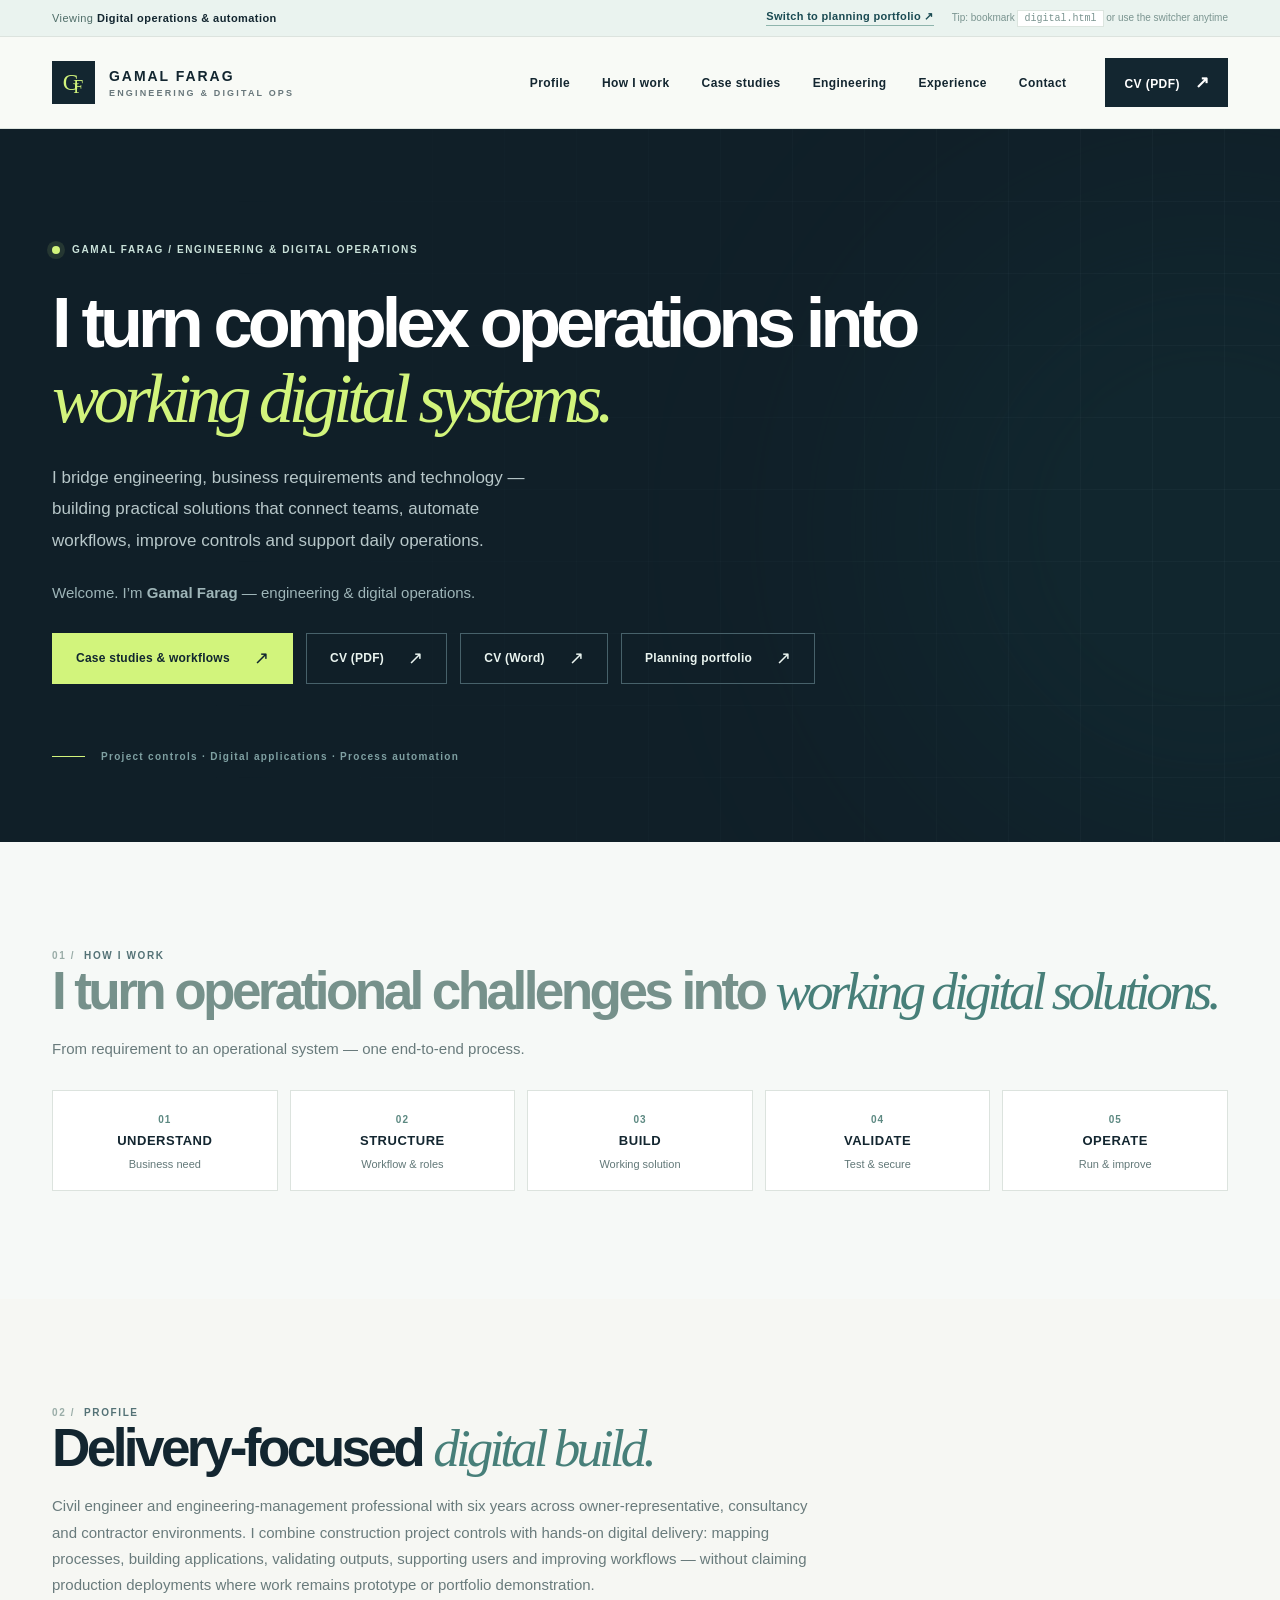
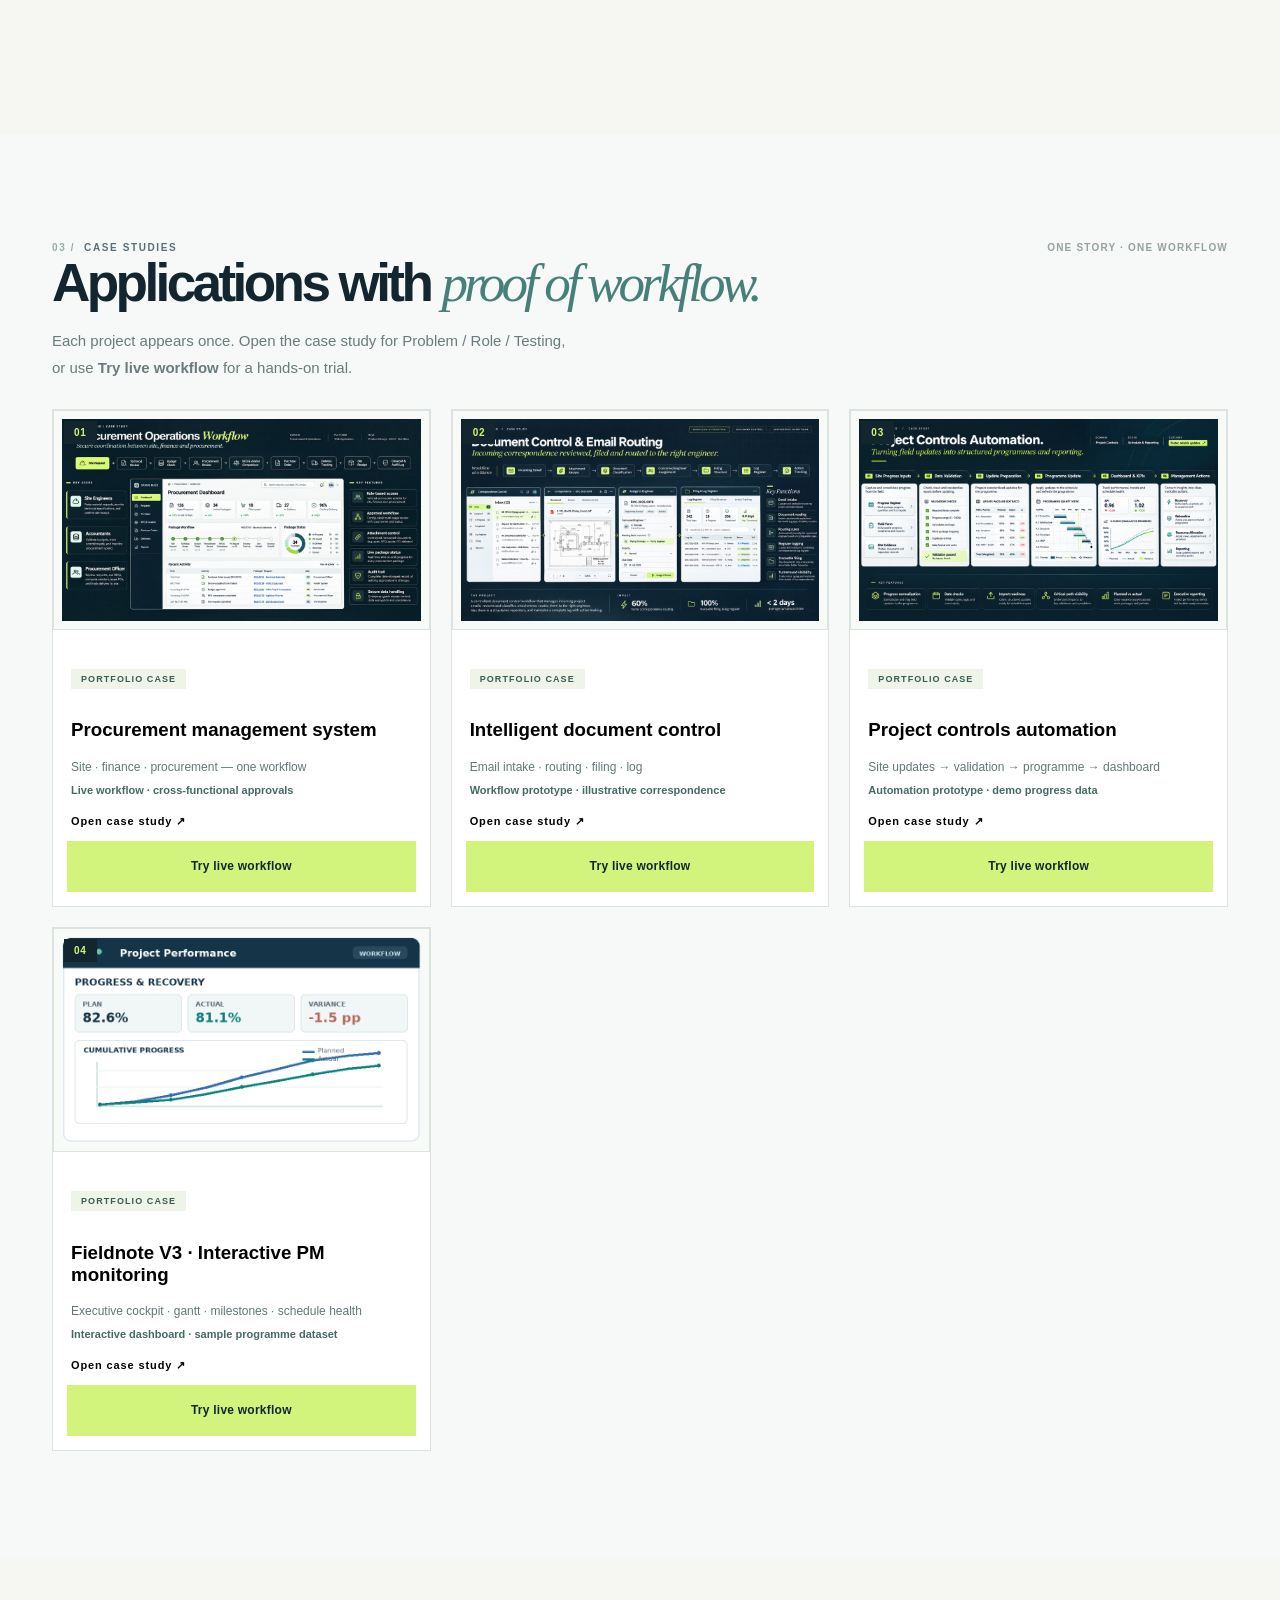
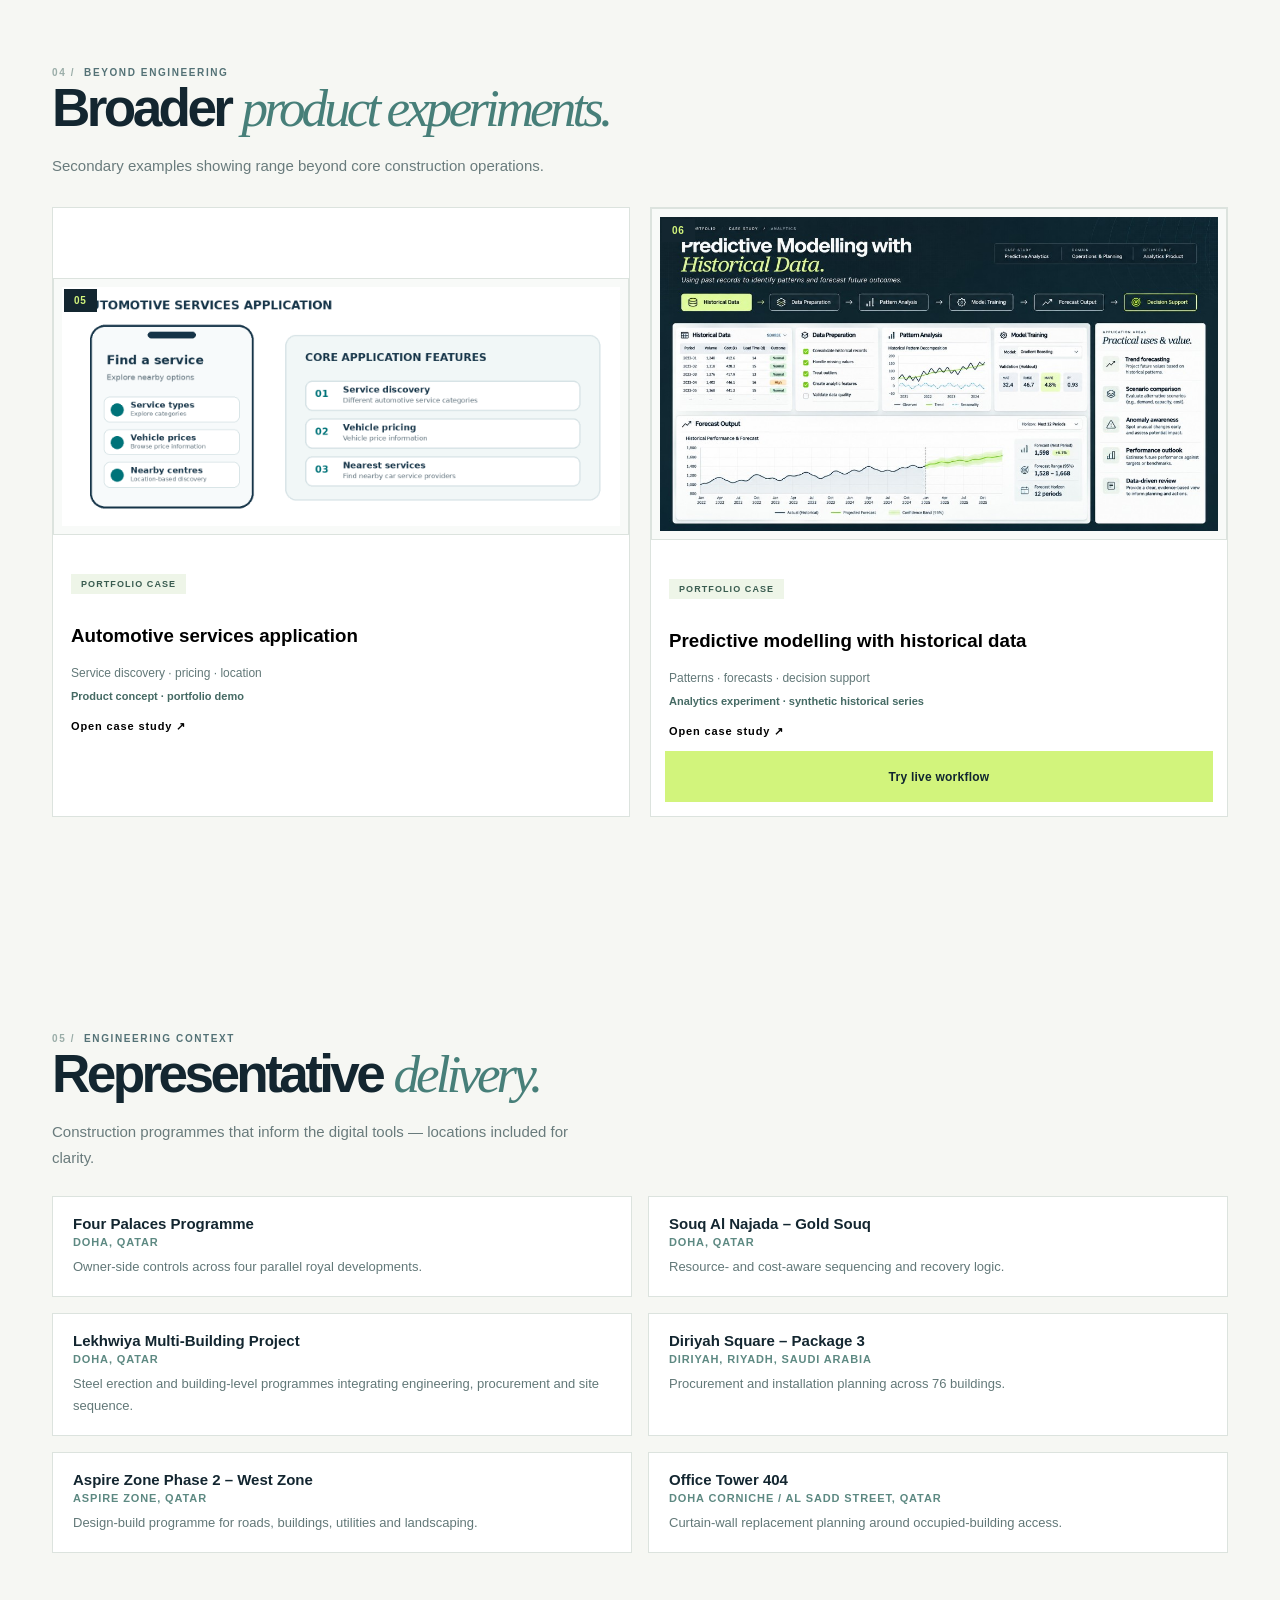
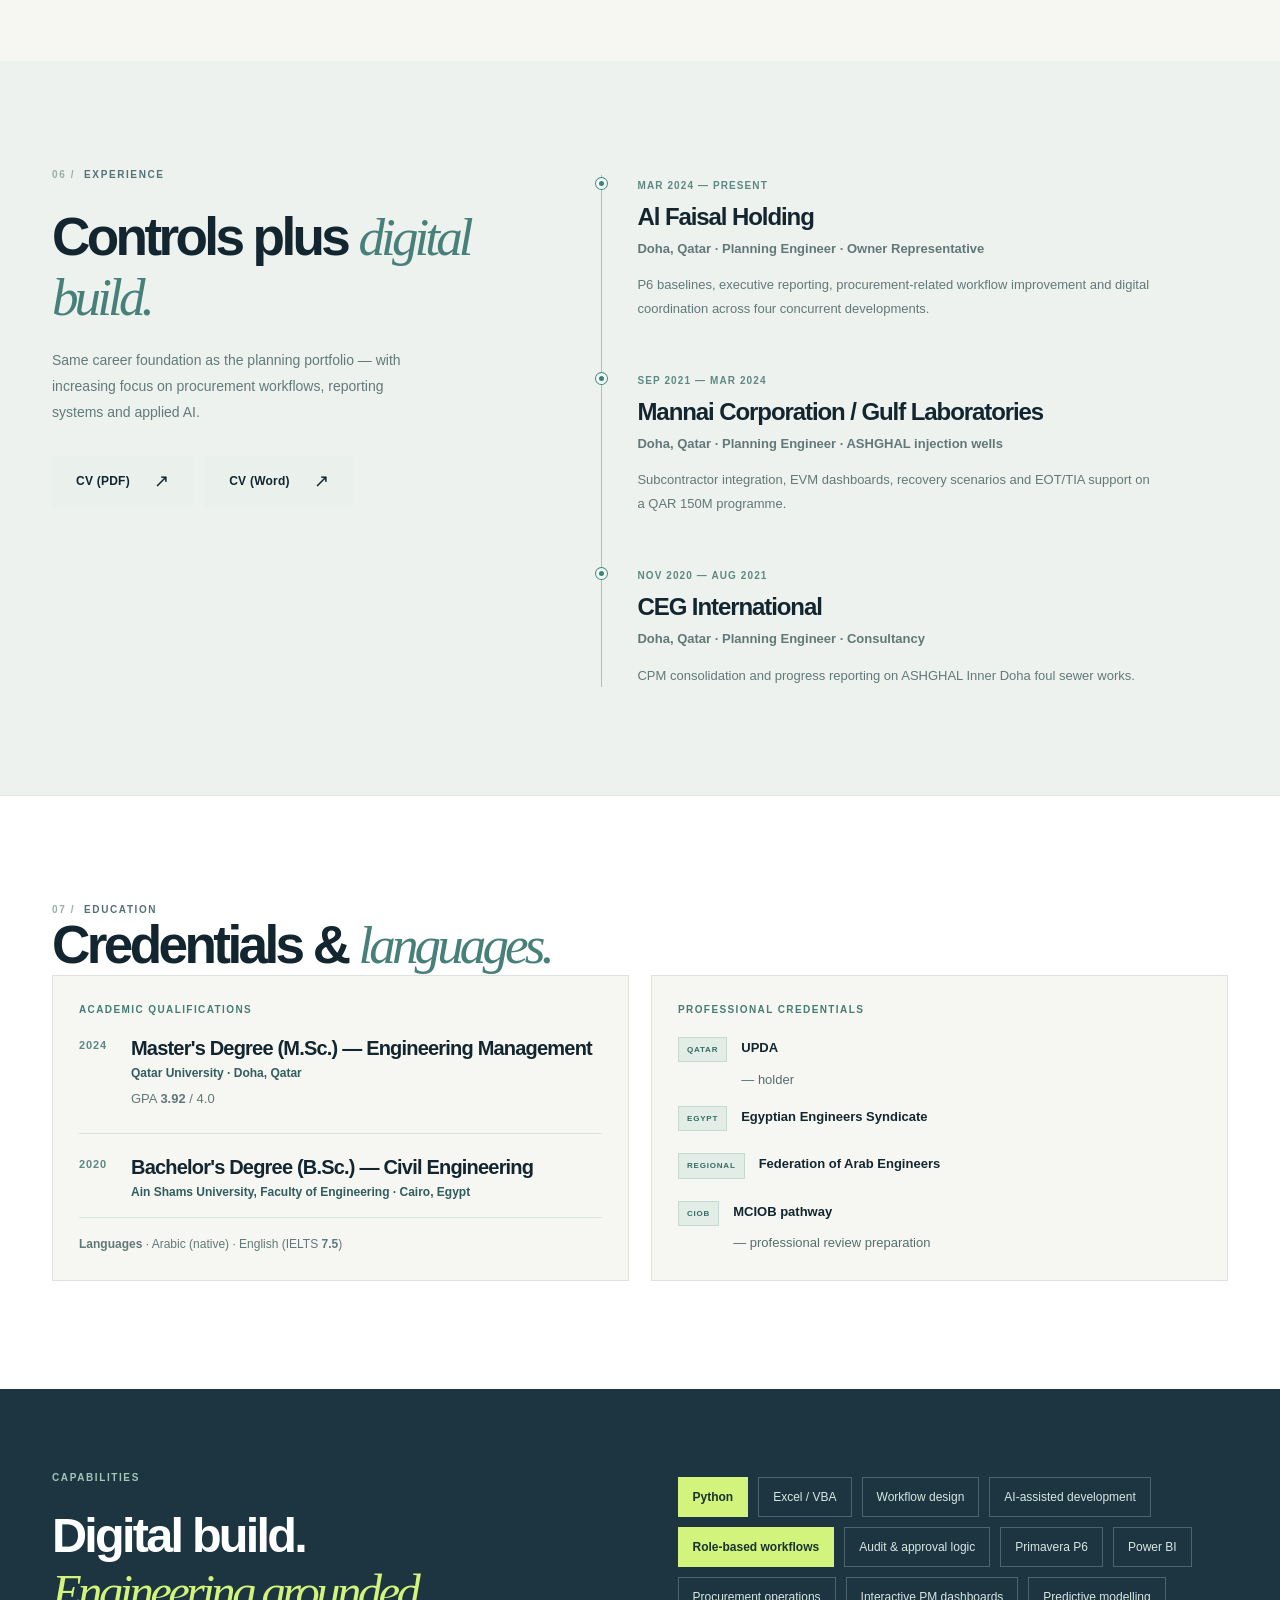
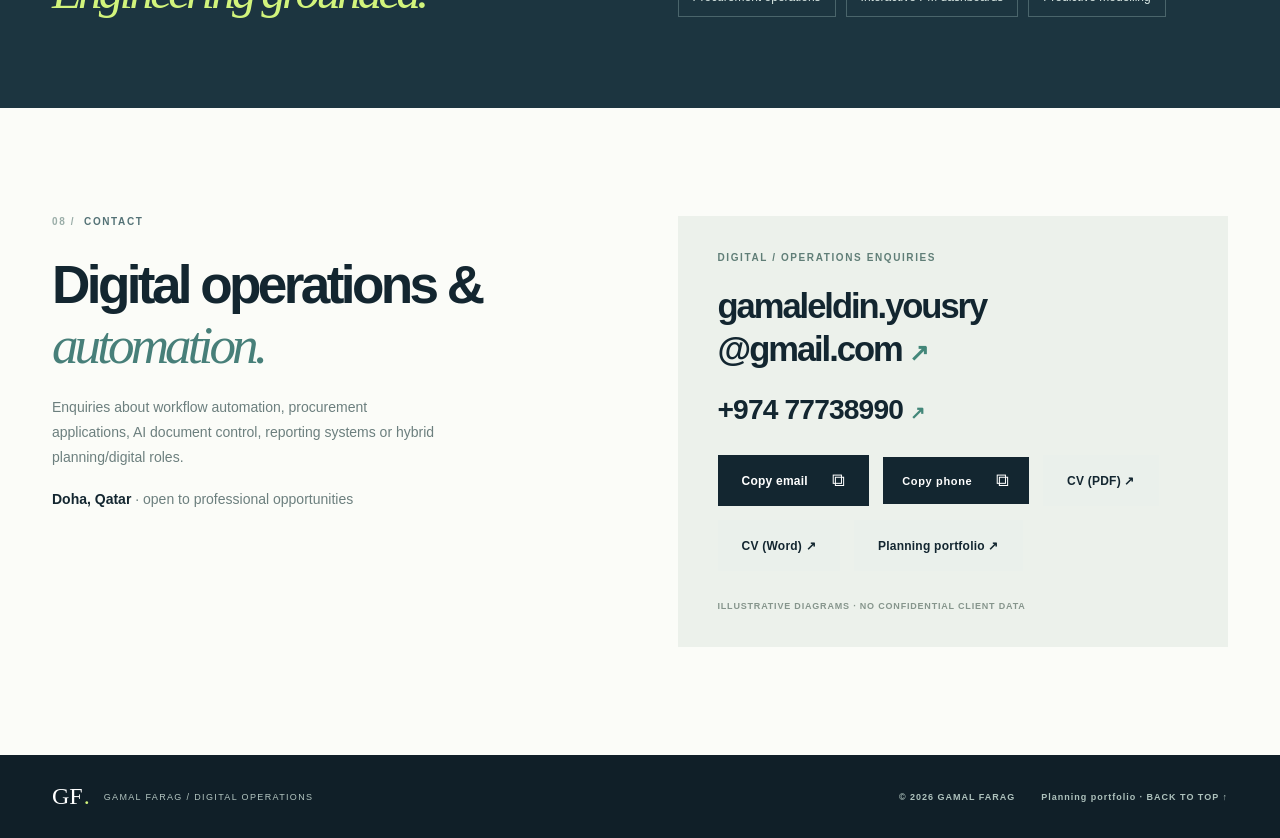
==== commit 80688bae: "Add Fieldnote V3 PM dashboard as embedded primary case study demo. Co-authored-by: Cursor <cursorage" ====
--- a/digital.html
+++ b/digital.html
@@ -12,11 +12,11 @@
   <title>Gamal Farag — Digital Operations &amp; Automation Portfolio</title>
   <link rel="icon" type="image/svg+xml" href="assets/favicon.svg"/>
   <link rel="canonical" href="https://gamaleldinyousryibrahimfarag.github.io/gamal-portfolio/digital.html"/>
-  <link rel="stylesheet" href="styles.css?v=20261117"/>
-  <script defer src="digital-data.js?v=20261117"></script>
-  <script defer src="digital-demo-engine.js?v=20261117"></script>
-  <script defer src="digital-demos.js?v=20261117"></script>
-  <script defer src="digital.js?v=20261117"></script>
+  <link rel="stylesheet" href="styles.css?v=20261118"/>
+  <script defer src="digital-data.js?v=20261118"></script>
+  <script defer src="digital-demo-engine.js?v=20261118"></script>
+  <script defer src="digital-demos.js?v=20261118"></script>
+  <script defer src="digital.js?v=20261118"></script>
 </head>
 <body class="digital-page">
   <a class="skip-link" href="#main">Skip to content</a>
--- a/styles.css
+++ b/styles.css
@@ -65,9 +65,10 @@
 .how-i-work-steps{display:grid;grid-template-columns:repeat(5,1fr);gap:12px;margin-top:28px}.how-work-step{border:1px solid var(--line);background:#fff;padding:18px 14px;text-align:center}.how-work-num{display:inline-block;font-size:10px;font-weight:800;letter-spacing:.1em;color:#5d8982;margin-bottom:8px}.how-work-step strong{display:block;font-size:13px;margin-bottom:6px;text-transform:uppercase;letter-spacing:.04em}.how-work-step small{font-size:11px;color:#627878;line-height:1.5}
 .digital-cases-grid{display:grid;grid-template-columns:repeat(3,1fr);gap:20px;margin-top:28px}.digital-cases-grid--beyond{grid-template-columns:repeat(2,1fr)}.digital-case-card{border:1px solid var(--line);background:#fff;display:flex;flex-direction:column}.digital-case-button{appearance:none;border:0;background:transparent;padding:0;text-align:left;cursor:pointer;width:100%;flex:1}.digital-case-visual{position:relative;display:block;border-bottom:1px solid var(--line)}.digital-case-visual img{width:100%;height:auto;display:block}.digital-case-body{padding:18px 18px 12px;display:block}.digital-case-sub{font-size:12px;color:#627878;margin:0 0 8px}.digital-case-status{font-size:11px;font-weight:700;color:#456a64;margin:0 0 12px;line-height:1.5}.digital-case-cta{font-size:11px;font-weight:800;letter-spacing:.08em}.digital-try-demo{margin:0 14px 14px;width:calc(100% - 28px)}
 .demo-data-tag{display:inline-block;font-size:9px;font-weight:800;letter-spacing:.12em;text-transform:uppercase;background:#eef5e8;color:#3a5c50;padding:5px 10px;margin-bottom:12px}
-.digital-case-dialog{width:min(1040px,96vw);max-height:94vh;padding:0;border:0}.digital-case-dialog::backdrop{background:rgba(7,20,26,.82)}.digital-dialog-scroll{max-height:94vh;overflow:auto;background:#fff}.digital-dialog-top{display:flex;justify-content:space-between;align-items:center;padding:0 22px;height:54px;border-bottom:1px solid var(--line);font-size:10px;font-weight:800;letter-spacing:.14em}.digital-dialog-body{padding:28px 26px 32px}.digital-case-dialog-sub{color:#627878;margin:0 0 8px}.digital-case-tabs{display:flex;gap:8px;margin:20px 0 18px}.digital-case-tab{appearance:none;border:1px solid var(--line);background:#f6f9f7;padding:10px 16px;font-size:11px;font-weight:800;cursor:pointer}.digital-case-tab.active{background:var(--ink);color:#fff;border-color:var(--ink)}.digital-case-visual{margin:0 0 20px;border:1px solid var(--line);padding:8px;background:#f8faf8}.digital-case-visual img{width:100%;height:auto}.digital-case-meta{display:grid;gap:18px}.digital-case-meta h4{margin:0 0 6px;font-size:11px;text-transform:uppercase;letter-spacing:.12em;color:#5d8982}.digital-case-meta p,.digital-case-meta li{font-size:13px;line-height:1.75;color:#556e6e}.demo-badge{margin:0 0 16px}.demo-badge span{background:#1a3a42;color:var(--lime);font-size:10px;font-weight:800;letter-spacing:.12em;padding:6px 12px}.demo-hint{font-size:12px;color:#627878;line-height:1.6;margin:12px 0 0}.demo-success{color:#2d5a4a;font-size:13px;font-weight:700}.demo-toolbar{display:flex;flex-wrap:wrap;gap:12px;align-items:center;margin-bottom:16px}.demo-toolbar select{margin-left:8px;padding:6px 8px}.demo-pkg-id{font-size:12px;font-weight:700;color:#315d5d}.demo-stage-track{display:flex;flex-wrap:wrap;gap:6px;align-items:center;margin-bottom:18px}.demo-stage{font-size:9px;font-weight:800;letter-spacing:.06em;padding:6px 8px;border:1px solid #dce5df;background:#f8faf8;text-transform:uppercase}.demo-stage.done{background:#e8f5ee;border-color:#8fbf9f}.demo-stage.active{background:var(--lime);border-color:var(--lime);color:#112630}.demo-stage-arrow{color:#9ab5ad;font-size:10px}.demo-panel{border:1px solid var(--line);padding:16px;margin-bottom:16px}.demo-panel h4,.demo-audit h4{margin:0 0 10px;font-size:12px;text-transform:uppercase;letter-spacing:.08em;color:#5d8982}.demo-actions{display:flex;flex-wrap:wrap;gap:10px;margin-top:12px}.demo-btn{min-height:42px!important;padding:0 16px!important;gap:8px!important}.demo-audit ul{list-style:none;margin:0;padding:0;max-height:160px;overflow:auto;border:1px solid var(--line)}.demo-audit li{font-size:12px;padding:10px 12px;border-bottom:1px solid #eef2ef;line-height:1.5}.demo-audit time{color:#7a9490;margin-right:6px}.demo-doc-layout{display:grid;grid-template-columns:1fr 1.2fr;gap:16px;margin-bottom:16px}.demo-inbox ul{list-style:none;margin:8px 0 0;padding:0}.demo-inbox-item{width:100%;text-align:left;padding:10px 12px;border:1px solid var(--line);background:#fff;margin-bottom:8px;cursor:pointer;font-size:12px}.demo-inbox-item:hover{background:#f6f9f7}.demo-doc-detail{border:1px solid var(--line);padding:14px;min-height:180px}.demo-log-table{width:100%;border-collapse:collapse;font-size:12px}.demo-log-table th,.demo-log-table td{border:1px solid var(--line);padding:8px 10px;text-align:left}.demo-log-table .pass{color:#2d6a4a;font-weight:700}.demo-log-table .review{color:#b45309;font-weight:700}.demo-step-tabs{display:flex;flex-wrap:wrap;gap:8px;margin-bottom:14px}.demo-tab{border:1px solid var(--line);background:#fff;padding:8px 12px;font-size:11px;font-weight:700;cursor:pointer}.demo-tab.active{background:var(--ink);color:#fff}.demo-kpi-row{display:grid;grid-template-columns:repeat(4,1fr);gap:10px;margin-top:12px}.demo-kpi-row div{border:1px solid var(--line);padding:12px;background:#f8faf8}.demo-kpi-row small{display:block;font-size:9px;letter-spacing:.1em;text-transform:uppercase;color:#7a9490;margin-bottom:6px}.demo-kpi-row strong{font-size:22px;letter-spacing:-.04em}
+.digital-case-dialog{width:min(1040px,96vw);max-height:94vh;padding:0;border:0}.digital-case-dialog--wide{width:min(1320px,98vw);max-width:1320px}.digital-case-dialog--wide .digital-dialog-body{padding-bottom:22px}.digital-case-dialog::backdrop{background:rgba(7,20,26,.82)}.digital-dialog-scroll{max-height:94vh;overflow:auto;background:#fff}.digital-dialog-top{display:flex;justify-content:space-between;align-items:center;padding:0 22px;height:54px;border-bottom:1px solid var(--line);font-size:10px;font-weight:800;letter-spacing:.14em}.digital-dialog-body{padding:28px 26px 32px}.digital-case-dialog-sub{color:#627878;margin:0 0 8px}.digital-case-tabs{display:flex;gap:8px;margin:20px 0 18px}.digital-case-tab{appearance:none;border:1px solid var(--line);background:#f6f9f7;padding:10px 16px;font-size:11px;font-weight:800;cursor:pointer}.digital-case-tab.active{background:var(--ink);color:#fff;border-color:var(--ink)}.digital-case-visual{margin:0 0 20px;border:1px solid var(--line);padding:8px;background:#f8faf8}.digital-case-visual img{width:100%;height:auto}.digital-case-meta{display:grid;gap:18px}.digital-case-meta h4{margin:0 0 6px;font-size:11px;text-transform:uppercase;letter-spacing:.12em;color:#5d8982}.digital-case-meta p,.digital-case-meta li{font-size:13px;line-height:1.75;color:#556e6e}.demo-badge{margin:0 0 16px}.demo-badge span{background:#1a3a42;color:var(--lime);font-size:10px;font-weight:800;letter-spacing:.12em;padding:6px 12px}.demo-hint{font-size:12px;color:#627878;line-height:1.6;margin:12px 0 0}.demo-success{color:#2d5a4a;font-size:13px;font-weight:700}.demo-toolbar{display:flex;flex-wrap:wrap;gap:12px;align-items:center;margin-bottom:16px}.demo-toolbar select{margin-left:8px;padding:6px 8px}.demo-pkg-id{font-size:12px;font-weight:700;color:#315d5d}.demo-stage-track{display:flex;flex-wrap:wrap;gap:6px;align-items:center;margin-bottom:18px}.demo-stage{font-size:9px;font-weight:800;letter-spacing:.06em;padding:6px 8px;border:1px solid #dce5df;background:#f8faf8;text-transform:uppercase}.demo-stage.done{background:#e8f5ee;border-color:#8fbf9f}.demo-stage.active{background:var(--lime);border-color:var(--lime);color:#112630}.demo-stage-arrow{color:#9ab5ad;font-size:10px}.demo-panel{border:1px solid var(--line);padding:16px;margin-bottom:16px}.demo-panel h4,.demo-audit h4{margin:0 0 10px;font-size:12px;text-transform:uppercase;letter-spacing:.08em;color:#5d8982}.demo-actions{display:flex;flex-wrap:wrap;gap:10px;margin-top:12px}.demo-btn{min-height:42px!important;padding:0 16px!important;gap:8px!important}.demo-audit ul{list-style:none;margin:0;padding:0;max-height:160px;overflow:auto;border:1px solid var(--line)}.demo-audit li{font-size:12px;padding:10px 12px;border-bottom:1px solid #eef2ef;line-height:1.5}.demo-audit time{color:#7a9490;margin-right:6px}.demo-doc-layout{display:grid;grid-template-columns:1fr 1.2fr;gap:16px;margin-bottom:16px}.demo-inbox ul{list-style:none;margin:8px 0 0;padding:0}.demo-inbox-item{width:100%;text-align:left;padding:10px 12px;border:1px solid var(--line);background:#fff;margin-bottom:8px;cursor:pointer;font-size:12px}.demo-inbox-item:hover{background:#f6f9f7}.demo-doc-detail{border:1px solid var(--line);padding:14px;min-height:180px}.demo-log-table{width:100%;border-collapse:collapse;font-size:12px}.demo-log-table th,.demo-log-table td{border:1px solid var(--line);padding:8px 10px;text-align:left}.demo-log-table .pass{color:#2d6a4a;font-weight:700}.demo-log-table .review{color:#b45309;font-weight:700}.demo-step-tabs{display:flex;flex-wrap:wrap;gap:8px;margin-bottom:14px}.demo-tab{border:1px solid var(--line);background:#fff;padding:8px 12px;font-size:11px;font-weight:700;cursor:pointer}.demo-tab.active{background:var(--ink);color:#fff}.demo-kpi-row{display:grid;grid-template-columns:repeat(4,1fr);gap:10px;margin-top:12px}.demo-kpi-row div{border:1px solid var(--line);padding:12px;background:#f8faf8}.demo-kpi-row small{display:block;font-size:9px;letter-spacing:.1em;text-transform:uppercase;color:#7a9490;margin-bottom:6px}.demo-kpi-row strong{font-size:22px;letter-spacing:-.04em}
 @media(max-width:900px){.how-i-work-steps,.digital-cases-grid,.digital-cases-grid--beyond{grid-template-columns:1fr}.demo-doc-layout,.demo-split,.demo-p6-layout{grid-template-columns:1fr}.demo-kpi-row{grid-template-columns:repeat(2,1fr)}}
 
 /* Enhanced demo app shell */
 .demo-app{border:1px solid var(--line);background:#fafcfb;margin-top:8px}.demo-app-header{display:flex;justify-content:space-between;align-items:center;padding:14px 18px;background:var(--ink);color:#fff}.demo-app-header strong{display:block;font-size:13px;letter-spacing:.06em}.demo-app-header span{font-size:11px;color:#a9d4ce}.demo-app-env{font-size:9px;font-weight:800;letter-spacing:.14em;padding:5px 10px;border:1px solid #4a6a72;color:var(--lime)}.demo-app-body{padding:18px}.demo-toast{position:sticky;top:0;z-index:2;background:#1a3a42;color:var(--lime);font-size:12px;font-weight:700;padding:10px 14px;margin:0 0 12px;opacity:0;transform:translateY(-6px);transition:.25s}.demo-toast.show{opacity:1;transform:translateY(0)}.demo-kpi-strip{display:grid;grid-template-columns:repeat(4,1fr);gap:10px;margin-bottom:16px}.demo-kpi-strip div{border:1px solid var(--line);background:#fff;padding:10px 12px}.demo-kpi-strip small{display:block;font-size:9px;text-transform:uppercase;letter-spacing:.08em;color:#7a9490;margin-bottom:4px}.demo-kpi-strip strong{font-size:20px;letter-spacing:-.03em}.demo-label{display:block;font-size:9px;font-weight:800;letter-spacing:.12em;text-transform:uppercase;color:#7a9490;margin-bottom:6px}.demo-role-cards{display:flex;flex-wrap:wrap;gap:8px;margin-top:8px}.demo-role-card{display:flex;align-items:center;gap:8px;border:1px solid var(--line);background:#fff;padding:8px 12px;font-size:11px;font-weight:700;cursor:pointer}.demo-role-card.active{border-color:var(--ink);background:#eef5f2;box-shadow:0 0 0 1px var(--ink)}.demo-avatar{width:28px;height:28px;border-radius:50%;background:var(--lime);color:#112630;display:grid;place-items:center;font-size:10px;font-weight:800}.demo-split{display:grid;grid-template-columns:1.35fr .85fr;gap:16px}.demo-progress-wrap{margin-bottom:14px}.demo-progress-label{display:flex;justify-content:space-between;font-size:11px;margin-bottom:6px;color:#556e6e}.demo-progress-bar{height:8px;background:#e8eeeb;border-radius:99px;overflow:hidden}.demo-progress-bar i{display:block;height:100%;background:linear-gradient(90deg,#8fbf9f,var(--lime));transition:width .35s ease}.demo-stage-track--rich .demo-stage{display:inline-flex;align-items:center;gap:6px;padding:8px 10px;font-size:8px}.demo-stage-track--rich .demo-stage i{font-style:normal;width:18px;height:18px;border-radius:50%;background:#e8eeeb;display:grid;place-items:center;font-size:9px;font-weight:800}.demo-stage-track--rich .demo-stage.active i,.demo-stage-track--rich .demo-stage.done i{background:var(--lime);color:#112630}.demo-panel--rich{margin-top:14px}.demo-task-text{font-size:14px;line-height:1.65;color:#445f5f;margin:0 0 12px}.demo-chip{display:inline-block;font-size:9px;font-weight:800;letter-spacing:.08em;text-transform:uppercase;padding:4px 8px;border:1px solid #dce5df;background:#f6f9f7}.demo-chip--ok{border-color:#8fbf9f;background:#e8f5ee;color:#2d5a4a}.demo-chip--wait{border-color:#d4c48a;background:#f5f0e4;color:#7a5c20}.demo-package-card,.demo-security-note{border:1px solid var(--line);padding:14px;background:#fff;margin-bottom:12px}.demo-dl-compact{margin:0;display:grid;gap:8px}.demo-dl-compact dt{font-size:9px;font-weight:800;text-transform:uppercase;color:#7a9490}.demo-dl-compact dd{margin:0;font-size:12px;color:#445f5f}.demo-security-note ul{margin:8px 0 0;padding-left:16px;font-size:12px;color:#627878;line-height:1.6}.demo-audit--rich ul{max-height:200px}.demo-audit-badge{font-size:8px;font-weight:800;letter-spacing:.08em;text-transform:uppercase;padding:2px 6px;background:#eef2ef;margin:0 4px}.demo-audit-approve .demo-audit-badge{background:#e8f5ee}.demo-audit-submit .demo-audit-badge{background:#e8f0f5}.demo-flow-steps{display:flex;flex-wrap:wrap;gap:8px;margin-bottom:16px}.demo-flow-step{font-size:10px;font-weight:800;letter-spacing:.06em;padding:8px 12px;border:1px solid var(--line);background:#fff;text-transform:uppercase}.demo-flow-step.active{background:var(--ink);color:#fff;border-color:var(--ink)}.demo-flow-step.done{background:#e8f5ee;border-color:#8fbf9f}.demo-inbox--rich{border:1px solid var(--line);background:#fff;padding:12px}.demo-inbox-head{display:flex;justify-content:space-between;align-items:center;margin-bottom:10px}.demo-inbox-head h4{margin:0;font-size:12px;text-transform:uppercase;letter-spacing:.08em;color:#5d8982}.demo-inbox-subj{display:block;font-size:12px;font-weight:700;margin-bottom:4px}.demo-inbox-meta{font-size:10px;color:#7a9490}.demo-inbox-item.is-done{opacity:.45;cursor:not-allowed}.demo-doc-detail--rich{min-height:280px;border:1px solid var(--line);padding:16px;background:#fff}.demo-email-header h4{margin:0 0 6px;font-size:15px}.demo-email-from{font-size:12px;color:#627878;margin:0 0 10px}.demo-classify-grid{display:grid;grid-template-columns:1fr 1fr;gap:12px;margin:16px 0}.demo-classify-grid code{font-size:10px;word-break:break-all}.demo-status-pill{font-size:10px;font-weight:800;padding:3px 8px;background:#e8f5ee;color:#2d5a4a}.demo-step-tabs--rich .demo-tab{display:inline-flex;align-items:center;gap:8px}.demo-step-tabs--rich .demo-tab span{width:22px;height:22px;border-radius:50%;background:#e8eeeb;display:grid;place-items:center;font-size:10px}.demo-step-tabs--rich .demo-tab.active span,.demo-step-tabs--rich .demo-tab.done span{background:var(--lime);color:#112630}.demo-p6-layout{display:grid;grid-template-columns:1.2fr .8fr;gap:16px;margin-top:14px}.demo-p6-aside{border:1px solid var(--line);padding:14px;background:#fff;font-size:12px;color:#627878}.demo-p6-aside h4{margin:0 0 10px;font-size:11px;text-transform:uppercase;letter-spacing:.08em;color:#5d8982}.demo-checklist{margin:0;padding-left:16px;line-height:1.7}.demo-checklist .warn{color:#b45309}.demo-file-chip{display:inline-flex;align-items:center;gap:10px;border:1px solid var(--line);padding:10px 14px;margin-bottom:14px;background:#fff;font-size:12px;font-weight:700}.demo-file-icon{background:var(--ink);color:var(--lime);font-size:9px;padding:4px 6px;font-weight:800}.demo-export-card{border:1px solid var(--line);padding:16px;background:#fff;margin-bottom:14px}.demo-export-card ul{margin:10px 0;padding-left:18px;font-size:12px;line-height:1.7}.demo-spark{width:100%;height:auto;margin-bottom:14px;border:1px solid var(--line);background:#fff}.demo-variance{color:#b45309!important}.demo-pred-controls{display:flex;flex-wrap:wrap;gap:16px;align-items:center;margin-bottom:14px}.demo-range-label{font-size:12px;color:#556e6e}.demo-range-label input{display:block;width:100%;max-width:280px;margin-top:8px}.demo-pred-chart-wrap{border:1px solid var(--line);padding:8px;background:#fff;margin-bottom:14px}.demo-pred-chart-wrap canvas{width:100%;height:auto;display:block}
 .demo-live-panel{border:1px solid var(--line);background:#fff;padding:14px 16px;margin:0 0 16px;box-shadow:0 4px 20px rgba(16,31,40,.04)}.demo-live-head{display:flex;justify-content:space-between;align-items:center;margin-bottom:10px;gap:12px}.demo-live-status{display:flex;align-items:center;gap:10px;font-size:11px;font-weight:700;color:#456a64;min-width:0}.demo-live-label{overflow:hidden;text-overflow:ellipsis;white-space:nowrap}.demo-live-dot{width:10px;height:10px;border-radius:50%;background:#c5d9d0;flex-shrink:0}.demo-live-dot.is-live{background:var(--lime);box-shadow:0 0 0 4px rgba(208,244,124,.25);animation:demo-live-pulse 1.2s ease infinite}.demo-live-dot.is-pause{background:#d4c48a}.demo-live-dot.is-done{background:#8fbf9f}.demo-live-pct strong{font-size:28px;letter-spacing:-.05em;color:var(--ink)}.demo-live-track{height:10px;background:#e8eeeb;border-radius:99px;overflow:hidden;margin-bottom:8px}.demo-live-fill{display:block;height:100%;width:0;background:linear-gradient(90deg,#5d8982,var(--lime));transition:width .08s linear}.demo-live-step{font-size:12px;color:#627878;margin:0 0 12px;min-height:1.4em}.demo-live-narrative{border:1px solid #dce5df;background:linear-gradient(180deg,#f8faf8,#fff);padding:12px 14px;margin:0 0 14px}.demo-narrative-label{display:block;font-size:9px;font-weight:800;letter-spacing:.14em;text-transform:uppercase;color:#5d8982;margin-bottom:8px}.demo-narrative-wrap{display:flex;align-items:flex-end;gap:2px;min-height:4.5em;max-height:11em;overflow:auto}.demo-narrative-text{margin:0;font-family:Georgia,'Times New Roman',serif;font-size:14px;line-height:1.65;color:#2a4548;white-space:pre-wrap;flex:1}.demo-narrative-cursor{display:inline-block;width:8px;height:1.1em;background:#5d8982;margin-bottom:3px;opacity:0;flex-shrink:0}.demo-narrative-cursor.is-typing{opacity:1;animation:demo-cursor-blink .85s step-end infinite}@keyframes demo-cursor-blink{0%,100%{opacity:1}50%{opacity:0}}.demo-auto-controls{display:flex;flex-wrap:wrap;gap:8px;align-items:center;margin-bottom:12px}.demo-auto-controls .demo-speed{font-size:11px;font-weight:700;color:#627878;margin-left:auto}.demo-speed-select{margin-left:6px;padding:4px 8px;border:1px solid var(--line);background:#fff}.demo-live-feed{max-height:148px;overflow:auto;border:1px solid var(--line);background:#f8faf8;padding:8px 10px;font-size:11px;line-height:1.5}.demo-feed-empty{color:#9ab5ad;font-style:italic;margin:4px 0}.demo-feed-line{display:grid;grid-template-columns:auto 1fr;gap:10px;padding:6px 0;border-bottom:1px solid #eef2ef}.demo-feed-line:last-child{border-bottom:0}.demo-feed-line--new{animation:demo-feed-in .35s var(--ease)}.demo-feed-line time{font-size:10px;color:#7a9490;font-variant-numeric:tabular-nums}@keyframes demo-live-pulse{0%,100%{opacity:1}50%{opacity:.65}}@keyframes demo-feed-in{from{opacity:0;transform:translateY(-4px)}to{opacity:1;transform:none}}@media(prefers-reduced-motion:reduce){.demo-live-dot.is-live{animation:none}.demo-live-fill{transition:none}}
+.demo-embed{margin-top:4px}.demo-embed-toolbar{display:flex;flex-wrap:wrap;align-items:center;justify-content:space-between;gap:12px 18px;margin-bottom:14px;padding:12px 14px;border:1px solid var(--line);background:#f6f9f7}.demo-embed-lead{margin:0;font-size:13px;line-height:1.6;color:#556e6e;max-width:720px}.demo-embed-frame{display:block;width:100%;height:min(78vh,880px);border:1px solid var(--line);border-radius:12px;background:#f7f8f5;box-shadow:0 12px 40px rgba(16,31,40,.06)}@media(max-width:820px){.demo-embed-frame{height:min(70vh,720px)}}
